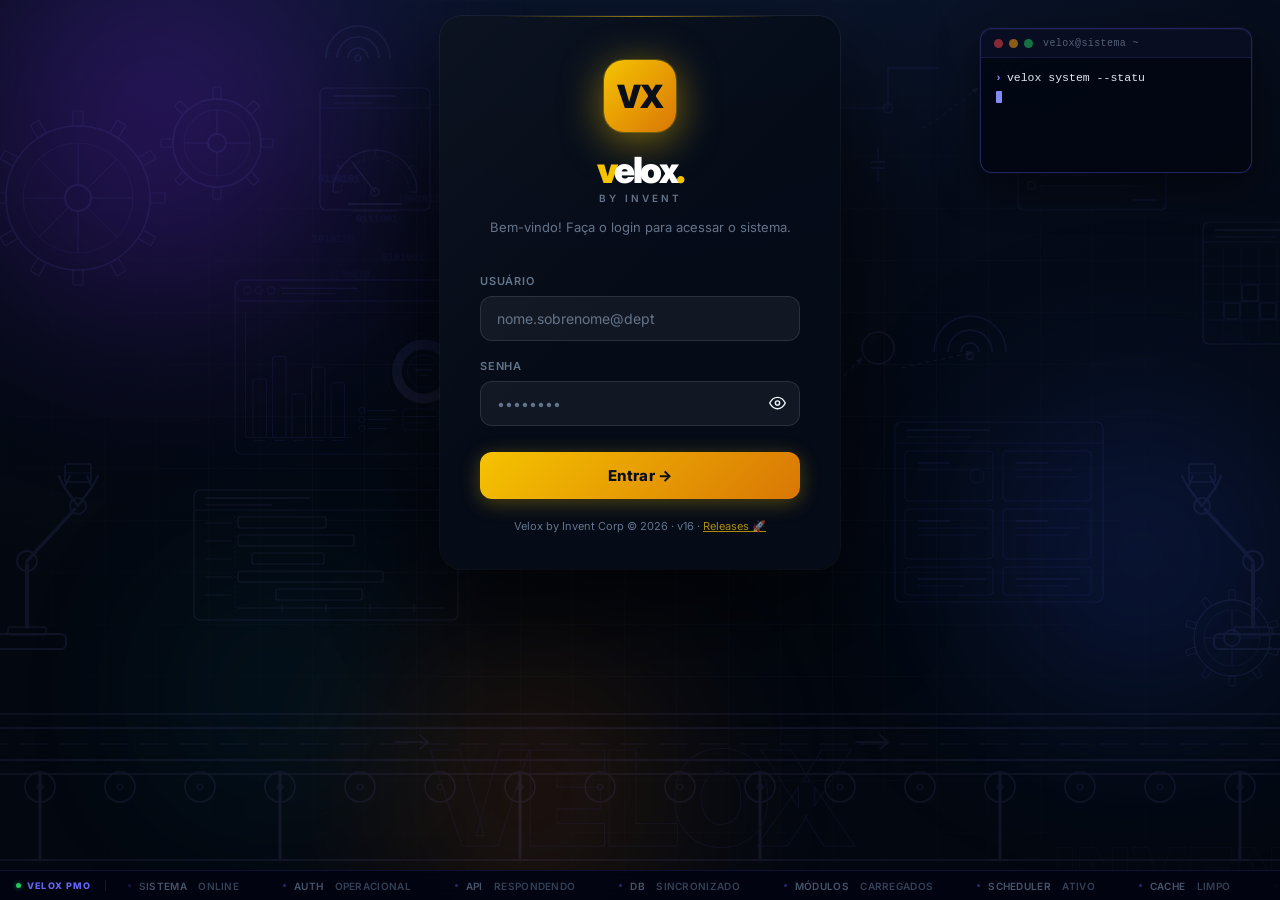
==== index.html @ f92113db "Fix TV Go Lives badge: move isMob logic from JS to CSS Problem: status badge ("Em andamento", "Bloqu" ====
<!DOCTYPE html>
<html lang="pt-BR" data-theme="dark">
<head>
<meta charset="UTF-8">
<meta name="viewport" content="width=device-width,initial-scale=1,viewport-fit=cover">
<meta name="mobile-web-app-capable" content="yes">
<meta name="apple-mobile-web-app-capable" content="yes">
<meta name="apple-mobile-web-app-status-bar-style" content="black-translucent">
<meta name="apple-mobile-web-app-title" content="Velox PMO">
<meta name="theme-color" content="#0a0e19">
<title>Dashboard — Velox by Invent</title>
<link rel="icon" href="data:image/svg+xml,<svg xmlns='http://www.w3.org/2000/svg' viewBox='0 0 32 32'><rect width='32' height='32' rx='8' fill='%23F5C300'/><text x='16' y='23' text-anchor='middle' font-size='18' font-weight='900' font-family='Inter,sans-serif' fill='%230a0e19'>VX</text></svg>">
<link rel="preconnect" href="https://fonts.googleapis.com">
<link href="https://fonts.googleapis.com/css2?family=Inter:wght@300;400;500;600;700;800;900&display=swap" rel="stylesheet">
<style>
*,*::before,*::after{box-sizing:border-box;margin:0;padding:0}
:root{--brand:#F5C300;--brand-dim:rgba(245,195,0,.15);--bg:#030610;--bg2:#100c2a;--surface:rgba(255,255,255,.065);--surface2:rgba(255,255,255,.1);--border:rgba(255,255,255,.12);--text:#f1f5f9;--muted:#64748b;--muted2:#94a3b8;--sidebar-w:240px;--sidebar-collapsed:60px;--radius:14px;--radius-sm:8px;--green:#22c55e;--blue:#3b82f6;--red:#ef4444}
[data-theme="light"]{--bg:#f1f5f9;--bg2:#e2e8f0;--surface:rgba(255,255,255,.9);--surface2:rgba(255,255,255,.7);--border:rgba(0,0,0,.08);--text:#0f172a;--muted:#64748b;--muted2:#475569}
html,body{height:100%;font-family:'Inter',sans-serif;background:radial-gradient(ellipse 120% 60% at 50% -5%,#1a1060 0%,#0a0520 35%,#030610 70%);color:var(--text);overflow:hidden}
[data-theme="light"] body{background:#f0f4f8!important}
button{cursor:pointer;border:none;background:none;font-family:inherit}
a{color:inherit;text-decoration:none}
::-webkit-scrollbar{width:6px;height:6px}::-webkit-scrollbar-track{background:transparent}::-webkit-scrollbar-thumb{background:var(--border);border-radius:3px}
.app{display:flex;height:100vh;overflow:hidden}
/* Sidebar */
#sidebar{width:var(--sidebar-w);min-width:var(--sidebar-w);background:var(--bg2);border-right:1px solid var(--border);display:flex;flex-direction:column;transition:all .3s cubic-bezier(.4,0,.2,1);z-index:10;overflow:hidden}
#sidebar.collapsed{width:var(--sidebar-collapsed);min-width:var(--sidebar-collapsed)}
.sb-header{padding:18px 14px 12px;display:flex;align-items:center;gap:10px;border-bottom:1px solid var(--border)}
.sb-logo{width:32px;height:32px;background:linear-gradient(135deg,#F5C300,#d97706);border-radius:8px;display:flex;align-items:center;justify-content:center;font-size:13px;font-weight:900;color:#0a0e19;flex-shrink:0;letter-spacing:-0.5px}
.sb-brand{overflow:hidden;transition:opacity .2s}
.sb-brand-name{font-size:13px;font-weight:900;letter-spacing:-0.5px;line-height:1;white-space:nowrap}
.sb-brand-name .vy{color:#F5C300}.sb-brand-name .dot{color:#F5C300}
.sb-brand-by{font-size:8px;font-weight:600;letter-spacing:1.5px;color:var(--muted);text-transform:uppercase;margin-top:1px;white-space:nowrap}
#sidebar.collapsed .sb-brand{opacity:0;width:0}
#sidebar-toggle{margin-left:auto;color:var(--muted);font-size:18px;padding:4px;border-radius:6px;flex-shrink:0;transition:color .2s}
#sidebar-toggle:hover{color:var(--text)}
.sb-nav{flex:1;padding:12px 8px;overflow-y:auto;display:flex;flex-direction:column;gap:2px}
.nav-item{display:flex;align-items:center;gap:12px;padding:10px;border-radius:var(--radius-sm);color:var(--muted2);font-size:13px;font-weight:500;transition:all .2s;white-space:nowrap;overflow:hidden}
.nav-item:hover{background:var(--surface2);color:var(--text)}.nav-item.active{background:var(--brand-dim);color:var(--brand)}
.nav-icon{font-size:17px;flex-shrink:0;width:20px;text-align:center}.nav-label{transition:opacity .2s}
#sidebar.collapsed .nav-label{opacity:0;width:0;overflow:hidden}
.sb-footer{padding:12px 8px;border-top:1px solid var(--border)}
#sidebar-user{display:flex;align-items:center;gap:10px;padding:8px 10px;border-radius:var(--radius-sm)}
.su-avatar{width:32px;height:32px;border-radius:8px;display:flex;align-items:center;justify-content:center;font-size:11px;font-weight:700;color:#fff;flex-shrink:0}
.su-info{overflow:hidden;flex:1}.su-nome{font-size:12px;font-weight:600;white-space:nowrap;overflow:hidden;text-overflow:ellipsis}.su-papel{font-size:10px;color:var(--muted);text-transform:capitalize}
.su-logout{padding:4px 6px;color:var(--muted);font-size:14px;border-radius:4px;transition:color .2s}.su-logout:hover{color:var(--red)}
#sidebar.collapsed .su-info{opacity:0;width:0;overflow:hidden}
/* Main */
#main{flex:1;overflow-y:auto;display:flex;flex-direction:column;min-width:0}
.topbar{padding:14px 28px;display:flex;align-items:center;gap:12px;border-bottom:1px solid var(--border);background:var(--bg2);position:sticky;top:0;z-index:5}
.topbar-left{flex:1}
.topbar-title{font-size:17px;font-weight:700}
.topbar-sub{font-size:11px;color:var(--muted);margin-top:1px}
.topbar-actions{display:flex;align-items:center;gap:8px}
.btn-icon{width:36px;height:36px;border-radius:var(--radius-sm);display:flex;align-items:center;justify-content:center;background:var(--surface);border:1px solid var(--border);color:var(--muted2);font-size:15px;transition:all .2s}
.btn-icon:hover{background:var(--surface2);color:var(--text)}
.btn-print{display:flex;align-items:center;gap:7px;padding:8px 16px;background:rgba(139,92,246,.12);border:1px solid rgba(139,92,246,.3);border-radius:var(--radius-sm);font-size:12px;font-weight:700;color:#a78bfa;transition:all .2s}
.btn-print:hover{background:rgba(139,92,246,.22);border-color:#a78bfa}
.btn-tv{display:flex;align-items:center;gap:7px;padding:8px 16px;background:rgba(59,130,246,.22);border:1px solid rgba(59,130,246,.6);border-radius:var(--radius-sm);font-size:12px;font-weight:700;color:#60a5fa;transition:all .2s;box-shadow:0 0 10px rgba(59,130,246,.25),inset 0 1px 0 rgba(255,255,255,.06);animation:tvBtnPulse 3s ease-in-out infinite}
.btn-tv:hover{background:rgba(59,130,246,.35);border-color:#3b82f6;box-shadow:0 0 18px rgba(59,130,246,.45),inset 0 1px 0 rgba(255,255,255,.08);animation:none}
@keyframes tvBtnPulse{0%,100%{box-shadow:0 0 8px rgba(59,130,246,.2),inset 0 1px 0 rgba(255,255,255,.06)}50%{box-shadow:0 0 16px rgba(59,130,246,.5),inset 0 1px 0 rgba(255,255,255,.06)}}
.btn-cmd{display:flex;align-items:center;gap:8px;padding:8px 14px;background:var(--surface);border:1px solid var(--border);border-radius:var(--radius-sm);font-size:12px;color:var(--muted);transition:all .2s}
.btn-cmd:hover{background:var(--surface2);color:var(--text);border-color:var(--brand)}
.btn-cmd kbd{background:var(--border);padding:1px 5px;border-radius:3px;font-size:10px}
/* Bento */
.bento{display:grid;grid-template-columns:repeat(12,1fr);gap:16px;padding:24px 28px;align-content:start}
.card{
  background:linear-gradient(145deg,rgba(255,255,255,.058) 0%,rgba(255,255,255,.02) 100%);
  border:1px solid rgba(255,255,255,.11);
  border-top:1px solid rgba(255,255,255,.17);
  border-radius:var(--radius);padding:20px;position:relative;overflow:hidden;
  backdrop-filter:blur(10px);-webkit-backdrop-filter:blur(10px);
  box-shadow:0 8px 32px rgba(0,0,0,.16);
}
.card::before{content:'';position:absolute;inset:0;border-radius:var(--radius);background:linear-gradient(135deg,rgba(255,255,255,.025),transparent 50%);pointer-events:none}
.card-title{font-size:11px;font-weight:700;text-transform:uppercase;letter-spacing:.7px;color:var(--muted);margin-bottom:16px;display:flex;align-items:center;justify-content:space-between}
.chip{background:var(--surface2);border:1px solid var(--border);color:var(--muted);font-size:10px;font-weight:600;padding:2px 8px;border-radius:20px;text-transform:none;letter-spacing:0}
.kpi-card{grid-column:span 3;display:flex;flex-direction:column;gap:6px}
.kpi-val{font-size:38px;font-weight:800;letter-spacing:-2px;line-height:1}
.kpi-lbl{font-size:10px;font-weight:700;text-transform:uppercase;letter-spacing:.8px;color:var(--muted)}
.kpi-sub{font-size:11px;color:var(--muted2)}
.health-card{grid-column:span 3;display:flex;align-items:center;gap:16px}
.health-info{flex:1}
.health-score{font-size:34px;font-weight:800;letter-spacing:-1px;margin:4px 0}
.health-lbl{font-size:10px;font-weight:700;text-transform:uppercase;letter-spacing:.8px;color:var(--muted)}
.health-status{font-size:12px;color:var(--muted2)}
.chart-fases{grid-column:span 7}
.chart-ativs{grid-column:span 5}
.chart-wrap{position:relative;height:220px}
.donut-center{position:absolute;top:50%;left:50%;transform:translate(-50%,-50%);text-align:center;pointer-events:none}
.donut-val{font-size:26px;font-weight:800;display:block}
.donut-lbl{font-size:10px;color:var(--muted)}
.feed-card{grid-column:span 5}
.timeline-card{grid-column:span 7}
.pulse-dot{width:7px;height:7px;background:var(--green);border-radius:50%;animation:blink 2s infinite;display:inline-block;margin-left:4px}
@keyframes blink{0%,100%{opacity:1}50%{opacity:.25}}
.feed-list{display:flex;flex-direction:column;gap:7px;max-height:280px;overflow-y:auto;padding-right:2px}
.feed-item{display:flex;align-items:flex-start;gap:9px;padding:8px 10px;background:var(--surface2);border-radius:var(--radius-sm)}
.feed-icon{font-size:13px;flex-shrink:0;margin-top:1px}
.feed-proj{font-size:10px;font-weight:700;color:var(--brand)}
.feed-text{font-size:11px;color:var(--muted2);overflow:hidden;text-overflow:ellipsis;white-space:nowrap;margin-top:1px}
.feed-time{font-size:10px;color:var(--muted);flex-shrink:0}
.gantt-row{display:flex;align-items:center;gap:10px;margin-bottom:9px}
.gantt-lbl{width:140px;font-size:12px;font-weight:500;white-space:nowrap;overflow:hidden;text-overflow:ellipsis;flex-shrink:0;color:var(--text)}
.gantt-track{flex:1;height:26px;background:rgba(255,255,255,.06);border-radius:6px;position:relative;overflow:hidden}
.gantt-bar{height:100%;border-radius:6px;position:absolute;display:flex;align-items:center;padding:0 10px;box-shadow:0 2px 6px rgba(0,0,0,.3)}
.gantt-bar-lbl{font-size:11px;font-weight:700;color:#fff;white-space:nowrap;text-shadow:0 1px 3px rgba(0,0,0,.4)}
.intel-card{grid-column:span 12}
.intel-grid{display:grid;grid-template-columns:repeat(4,1fr);gap:12px}
.farol-mini-grid{display:grid;grid-template-columns:repeat(auto-fill,minmax(200px,1fr));gap:10px;margin-top:8px}
.farol-mini{background:var(--surface2);border-radius:12px;padding:14px 16px;cursor:default;transition:all .25s;border:1px solid var(--border);position:relative;overflow:hidden}
.farol-mini::after{content:'';position:absolute;inset:0;background:linear-gradient(135deg,rgba(255,255,255,.02),transparent);pointer-events:none}
.farol-mini:hover{border-color:rgba(255,255,255,.18);transform:translateY(-2px);box-shadow:0 6px 20px rgba(0,0,0,.25)}
/* Urgency Banner */
#urgency-banner{padding:9px 28px;display:flex;align-items:center;gap:10px;flex-wrap:wrap;border-bottom:1px solid rgba(245,158,11,.2);background:linear-gradient(90deg,rgba(245,158,11,.07),transparent)}
#urgency-banner.has-overdue{border-color:rgba(239,68,68,.25);background:linear-gradient(90deg,rgba(239,68,68,.07),transparent)}
.urg-label{font-size:10px;font-weight:800;text-transform:uppercase;letter-spacing:.9px;color:var(--muted);flex-shrink:0}
.urg-item{display:inline-flex;align-items:center;gap:5px;padding:3px 10px;border-radius:20px;font-size:11px;font-weight:700;white-space:nowrap;background:rgba(245,158,11,.1);border:1px solid rgba(245,158,11,.25);color:#f59e0b;cursor:default;transition:all .2s}
.urg-item.overdue{background:rgba(239,68,68,.1);border-color:rgba(239,68,68,.3);color:#ef4444}
.urg-item.overdue{animation:urgPulse 2s infinite}
@keyframes urgPulse{0%,100%{box-shadow:none}50%{box-shadow:0 0 0 3px rgba(239,68,68,.15)}}
/* Live clock */
.topbar-clock{font-size:13px;font-weight:700;font-variant-numeric:tabular-nums;color:var(--muted2);letter-spacing:.3px;padding:7px 13px;background:var(--surface);border:1px solid var(--border);border-radius:var(--radius-sm);white-space:nowrap}
/* Card stagger animation */
@keyframes bentoIn{from{opacity:0;transform:translateY(16px)}to{opacity:1;transform:translateY(0)}}
.bento>.card{opacity:0;animation:bentoIn .45s cubic-bezier(.34,1.2,.64,1) forwards}
.bento>.card:nth-child(1){animation-delay:.02s}.bento>.card:nth-child(2){animation-delay:.07s}
.bento>.card:nth-child(3){animation-delay:.12s}.bento>.card:nth-child(4){animation-delay:.17s}
.bento>.card:nth-child(5){animation-delay:.22s}.bento>.card:nth-child(6){animation-delay:.27s}
.bento>.card:nth-child(7){animation-delay:.32s}.bento>.card:nth-child(8){animation-delay:.37s}
.bento>.card:nth-child(9){animation-delay:.42s}
/* Intel item hover */
.intel-item{transition:border-color .2s,background .2s}
.intel-item:hover{background:rgba(255,255,255,.06)}
/* KPI card hover */
.kpi-card{transition:border-color .25s,box-shadow .25s}
.kpi-card:hover{border-color:rgba(255,255,255,.14);box-shadow:0 4px 16px rgba(0,0,0,.2)}.hidden{display:none!important}
.intel-item{background:var(--surface2);border-radius:var(--radius-sm);padding:14px 16px;border-left:3px solid transparent}
.intel-lbl{font-size:10px;font-weight:600;text-transform:uppercase;letter-spacing:.7px;color:var(--muted);margin-bottom:5px}
.intel-val{font-size:19px;font-weight:700;margin-bottom:3px}
.intel-desc{font-size:11px;color:var(--muted2);line-height:1.4}
.viewer-mode .edit-only{display:none!important}
/* Command palette */
#cmd-overlay{position:fixed;inset:0;background:rgba(0,0,0,.7);backdrop-filter:blur(6px);z-index:9000;display:none;align-items:flex-start;justify-content:center;padding-top:15vh}
#cmd-overlay.open{display:flex}
#cmd-palette{background:var(--bg2);border:1px solid var(--border);border-radius:14px;width:520px;max-width:90vw;overflow:hidden;box-shadow:0 24px 80px rgba(0,0,0,.5)}
#cmd-header{display:flex;align-items:center;gap:12px;padding:14px 18px;border-bottom:1px solid var(--border)}
#cmd-icon{font-size:18px;color:var(--muted)}
#cmd-input{flex:1;background:none;border:none;outline:none;font-size:15px;color:var(--text);font-family:'Inter',sans-serif}
#cmd-list{max-height:360px;overflow-y:auto;padding:8px}
.cmd-item{display:flex;align-items:center;gap:12px;padding:10px 14px;border-radius:var(--radius-sm);cursor:pointer;font-size:13px;color:var(--muted2);transition:all .15s}
.cmd-item:hover,.cmd-item.active{background:var(--brand-dim);color:var(--brand)}
.cmd-empty{padding:20px;text-align:center;color:var(--muted);font-size:13px}
/* TV Mode */
#tv-overlay{position:fixed;inset:0;background:radial-gradient(ellipse 140% 90% at 50% -10%,#14093e 0%,#080420 45%,#020810 100%);z-index:8000;display:none;flex-direction:column;font-family:'Inter',sans-serif;overflow:hidden;padding-top:env(safe-area-inset-top);padding-bottom:env(safe-area-inset-bottom);padding-left:env(safe-area-inset-left);padding-right:env(safe-area-inset-right)}
#tv-overlay.open{display:flex}
.tv-bg-glow{position:absolute;inset:0;pointer-events:none;overflow:hidden;z-index:0}
.tv-glow-orb{position:absolute;border-radius:50%;filter:blur(130px);animation:tvOrbDrift 14s infinite alternate ease-in-out}
@keyframes tvOrbDrift{from{transform:translate(0,0) scale(1)}to{transform:translate(40px,30px) scale(1.15)}}
.tv-header{display:flex;align-items:center;justify-content:space-between;padding:16px 52px;border-bottom:1px solid rgba(139,92,246,.15);flex-shrink:0;position:relative;z-index:2;background:rgba(10,6,28,.88);backdrop-filter:blur(20px)}
.tv-logo-row{display:flex;align-items:center;gap:14px}
.tv-logo-icon{width:48px;height:48px;background:linear-gradient(135deg,#F5C300,#d97706);border-radius:13px;display:flex;align-items:center;justify-content:center;font-size:19px;font-weight:900;color:#0a0e19;box-shadow:0 4px 24px rgba(245,195,0,.45),0 0 0 1px rgba(245,195,0,.2)}
.tv-logo-name{font-size:26px;font-weight:900;letter-spacing:-1.5px;color:#fff}
.tv-logo-name .vy{color:#F5C300}.tv-logo-name .dot{color:#F5C300}
.tv-logo-by{font-size:9px;font-weight:600;letter-spacing:2.5px;color:#6d6e85;text-transform:uppercase;margin-top:2px}
.tv-slide-badge{display:flex;align-items:center;gap:8px;background:rgba(139,92,246,.1);border:1px solid rgba(139,92,246,.25);border-radius:24px;padding:7px 20px}
.tv-slide-badge-dot{width:7px;height:7px;border-radius:50%;background:#a78bfa;animation:blink 2s infinite;box-shadow:0 0 6px rgba(167,139,250,.6)}
.tv-slide-badge-txt{font-size:13px;font-weight:700;letter-spacing:1.8px;text-transform:uppercase;color:#a78bfa}
.tv-clock-wrap{text-align:right}
.tv-clock{font-size:34px;font-weight:800;color:#fff;letter-spacing:-1.5px;font-variant-numeric:tabular-nums;line-height:1}
.tv-date-lbl{font-size:11px;color:#6d6e85;margin-top:3px;letter-spacing:.3px}
.tv-body{flex:1;display:flex;align-items:stretch;justify-content:center;padding:16px 40px;overflow:hidden;position:relative;z-index:2;min-height:0}
.tv-slide{display:none;width:100%;max-width:1480px;animation:tvIn .5s cubic-bezier(.22,1,.36,1)}
.tv-slide.active{display:flex;flex-direction:column;flex:1;min-height:0;overflow:hidden}
.tv-golive-grid{display:grid;gap:14px;width:100%;flex:1;min-height:0;grid-auto-rows:minmax(0,1fr)}
.tv-glcval{font-size:52px;font-weight:900;letter-spacing:-3px;line-height:1}
.tv-glcval.urgent{font-size:56px}
/* Go Lives card — CSS-driven responsive (não depende de isMob em JS) */
.tv-glcard{padding:28px}
.tv-glcard-top{display:flex;align-items:flex-start;justify-content:space-between;margin-bottom:10px;gap:6px}
.tv-glcard-name{font-size:20px;font-weight:900;color:#f1f5f9;line-height:1.2;flex:1;min-width:0;overflow:hidden;white-space:nowrap;text-overflow:ellipsis}
.tv-glcard-badge{font-size:11px;padding:4px 10px;border-radius:9px;font-weight:700;flex-shrink:0;display:inline-flex;align-items:center;gap:0}
.tv-glcard-pmo{font-size:13px;color:#64748b;font-weight:600;margin-bottom:6px}
/* badge: mostra label completo por padrão (desktop/TV), só ícone no mobile via CSS */
.tv-sb-lbl{display:inline}
.tv-sb-ico{display:none}
.tv-farol-grid{display:grid;gap:12px;width:100%;flex:1;min-height:0;grid-auto-rows:minmax(0,1fr)}
.tv-pmo-grid{display:grid;gap:14px;width:100%;flex:1;min-height:0;grid-auto-rows:minmax(0,1fr)}
.tv-conq-grid{display:grid;gap:12px;width:100%;flex:1;min-height:0;grid-auto-rows:minmax(0,1fr)}
.tv-golive-card{border-radius:16px;padding:22px 24px;border:1px solid rgba(255,255,255,.07);background:rgba(255,255,255,.025);position:relative;overflow:hidden;display:flex;flex-direction:column}
@keyframes tvIn{from{opacity:0;transform:translateY(24px) scale(.99)}to{opacity:1;transform:none}}
@keyframes tvRotAnim{0%,100%{transform:rotate(0deg)}30%{transform:rotate(90deg)}70%{transform:rotate(90deg)}}
.tv-footer{padding:12px 52px;border-top:1px solid rgba(139,92,246,.12);display:flex;align-items:center;justify-content:space-between;flex-shrink:0;position:relative;z-index:2;background:rgba(10,6,28,.88);backdrop-filter:blur(20px)}
.tv-prog-bar{flex:1;height:3px;background:rgba(255,255,255,.07);border-radius:2px;margin:0 28px;overflow:hidden}
.tv-prog-fill{height:100%;background:linear-gradient(90deg,#8b5cf6,#F5C300);border-radius:2px;transition:width .1s linear;box-shadow:0 0 10px rgba(139,92,246,.6)}
.tv-controls{display:flex;gap:8px}
.tv-btn{width:36px;height:36px;border-radius:9px;display:flex;align-items:center;justify-content:center;background:rgba(139,92,246,.1);color:#8b8db8;font-size:15px;cursor:pointer;transition:all .2s;border:1px solid rgba(139,92,246,.2);font-family:'Inter',sans-serif}
.tv-btn:hover{background:rgba(139,92,246,.25);color:#fff;border-color:rgba(139,92,246,.5)}
.tv-slide-dots{display:flex;gap:6px;align-items:center}
.tv-dot{width:6px;height:6px;border-radius:50%;background:rgba(139,92,246,.3);transition:all .3s;cursor:pointer}
.tv-dot.active{background:#a78bfa;width:22px;border-radius:3px;box-shadow:0 0 8px rgba(167,139,250,.5)}
.tv-kbd{font-size:10px;color:#3d3d5c;border:1px solid #1e1b3a;border-radius:4px;padding:1px 5px;background:#0d0a1e}
/* Slide layouts */
.tv-s-title{font-size:30px;font-weight:900;letter-spacing:-1px;color:#f1f5f9;margin-bottom:22px;padding-bottom:14px;border-bottom:1px solid rgba(139,92,246,.2);display:flex;align-items:baseline;justify-content:space-between}
.tv-s-title-sub{font-size:14px;font-weight:400;color:#6d6e85;letter-spacing:.2px}
.tv-kpi-grid{display:grid;grid-template-columns:repeat(4,1fr);gap:18px;margin-bottom:20px}
.tv-kpi{border-radius:20px;padding:36px 28px;text-align:center;position:relative;overflow:hidden;border:1px solid rgba(139,92,246,.18);border-top:1px solid rgba(139,92,246,.35);background:rgba(255,255,255,.03)}
.tv-kpi::before{content:'';position:absolute;inset:0;border-radius:20px;background:linear-gradient(135deg,rgba(255,255,255,.04),transparent 55%);pointer-events:none}
.tv-kpi-accent{position:absolute;top:0;left:20%;right:20%;height:3px;border-radius:0 0 3px 3px}
.tv-kpi-val{font-size:92px;font-weight:900;letter-spacing:-6px;line-height:1.25;margin-bottom:10px}
.tv-kpi-lbl{font-size:13px;font-weight:700;text-transform:uppercase;letter-spacing:1.5px;color:#6d6e85}
.tv-kpi-sub{font-size:12px;color:#3d3d5c;margin-top:6px}
.tv-health-center{display:flex;flex-direction:column;align-items:center;margin:8px 0 24px}
.tv-health-ring-wrap{position:relative;width:160px;height:160px;margin-bottom:8px}
.tv-health-val{position:absolute;inset:0;display:flex;flex-direction:column;align-items:center;justify-content:center}
.tv-health-num{font-size:44px;font-weight:900;letter-spacing:-2px;line-height:1}
.tv-health-txt{font-size:11px;font-weight:700;letter-spacing:1px;text-transform:uppercase;color:#475569;margin-top:2px}
.tv-proj-cards{display:grid;gap:12px;width:100%}
.tv-proj-card{display:grid;grid-template-columns:auto 1fr auto 160px auto;gap:20px;align-items:center;padding:16px 24px;border-radius:14px;border:1px solid rgba(255,255,255,.07);background:rgba(255,255,255,.025);transition:border-color .2s}
.tv-proj-sema{width:44px;height:44px;border-radius:12px;display:flex;align-items:center;justify-content:center;font-size:22px;flex-shrink:0}
.tv-proj-name{font-size:17px;font-weight:700;color:#f1f5f9;line-height:1}
.tv-proj-sub{font-size:11px;color:#475569;margin-top:3px}
.tv-proj-status{display:inline-flex;align-items:center;gap:6px;padding:6px 14px;border-radius:20px;font-size:12px;font-weight:700;white-space:nowrap}
.tv-prog-wrap{display:flex;flex-direction:column;gap:5px}
.tv-prog-track{height:10px;background:rgba(255,255,255,.08);border-radius:5px;overflow:hidden}
.tv-prog-fill-bar{height:100%;border-radius:5px;transition:width .8s ease}
.tv-prog-pct{font-size:13px;font-weight:700;color:#94a3b8}
.tv-proj-risco{font-size:14px;font-weight:700}
.tv-fase-row{display:flex;align-items:center;gap:16px;margin-bottom:10px}
.tv-fase-num{width:28px;height:28px;border-radius:8px;display:flex;align-items:center;justify-content:center;font-size:11px;font-weight:800;flex-shrink:0}
.tv-fase-lbl{width:200px;font-size:13px;color:#94a3b8;flex-shrink:0;font-weight:500}
.tv-fase-track{flex:1;height:28px;background:rgba(255,255,255,.06);border-radius:8px;overflow:hidden;position:relative}
.tv-fase-fill{height:100%;border-radius:8px;display:flex;align-items:center;padding:0 12px;transition:width .9s cubic-bezier(.4,0,.2,1);min-width:2px}
.tv-fase-pct-lbl{font-size:11px;font-weight:800;color:rgba(255,255,255,.9);white-space:nowrap}
.tv-fase-pct-out{width:44px;text-align:right;font-size:14px;font-weight:800;flex-shrink:0}
.tv-golive-grid{display:grid;grid-template-columns:repeat(4,1fr);gap:14px;width:100%}
.tv-golive-card{border-radius:16px;padding:22px 24px;border:1px solid rgba(255,255,255,.07);background:rgba(255,255,255,.025);position:relative;overflow:hidden}
.tv-golive-name{font-size:16px;font-weight:800;color:#f1f5f9;margin-bottom:4px;line-height:1.2}
.tv-golive-pmo{font-size:11px;color:#475569;margin-bottom:16px}
.tv-golive-date{font-size:24px;font-weight:800;color:#fff;letter-spacing:-0.5px;line-height:1}
.tv-golive-countdown{font-size:14px;font-weight:700;margin-top:4px}
.tv-golive-prog{margin-top:14px;height:4px;background:rgba(255,255,255,.08);border-radius:2px;overflow:hidden}
.tv-golive-prog-fill{height:100%;border-radius:2px}
.kpi-spark{margin-top:auto;height:32px;overflow:hidden}
.kpi-trend{font-size:10px;font-weight:700;padding:2px 7px;border-radius:10px;display:inline-flex;align-items:center;gap:3px}
.kpi-trend.up{background:rgba(34,197,94,.15);color:#22c55e}
.kpi-trend.dn{background:rgba(239,68,68,.15);color:#ef4444}
.kpi-trend.flat{background:rgba(100,116,139,.15);color:#64748b}
.comm-feed{display:flex;flex-direction:column;gap:8px;max-height:300px;overflow-y:auto}
.comm-item{display:flex;gap:10px;padding:8px 10px;background:var(--surface2);border-radius:8px;align-items:flex-start;transition:background .15s;cursor:default}
.comm-item:hover{background:rgba(255,255,255,.08)}
.comm-dot{width:8px;height:8px;border-radius:50%;flex-shrink:0;margin-top:4px}
.comm-tipo-enviado  {background:#3b82f6}
.comm-tipo-recebido {background:#22c55e}
.comm-tipo-interno  {background:#a855f7}
.comm-tipo-urgente  {background:#ef4444;box-shadow:0 0 6px rgba(239,68,68,.5)}
.comm-tipo-resolvido{background:#22c55e}
.comm-proj{font-size:10px;font-weight:700;color:var(--brand);white-space:nowrap}
.comm-titulo{font-size:11px;font-weight:500;color:var(--text);line-height:1.3;overflow:hidden;text-overflow:ellipsis;white-space:nowrap}
.comm-data{font-size:10px;color:var(--muted);white-space:nowrap;flex-shrink:0;margin-left:auto}
.health-ring-wrap{position:relative;width:90px;height:90px;flex-shrink:0}
.health-ring-wrap svg{transform:rotate(-90deg)}
.health-ring-val{position:absolute;inset:0;display:flex;flex-direction:column;align-items:center;justify-content:center;text-align:center}
.health-ring-num{font-size:22px;font-weight:800;letter-spacing:-1px;line-height:1}
.health-ring-txt{font-size:8px;font-weight:700;letter-spacing:.5px;text-transform:uppercase;color:var(--muted)}
/* ── Chart sections (dentro do grid 5fr 4fr 3fr — sem span explícito) ─ */
.donut-section{}
.pmo-section  {}
.atencao-section{}
.donut-legend{display:flex;flex-direction:column;gap:5px;flex:1;min-width:80px}
.donut-leg-row{display:flex;align-items:center;gap:7px;font-size:11px;cursor:default}
.donut-leg-dot{width:9px;height:9px;border-radius:2px;flex-shrink:0}
.donut-leg-lbl{color:var(--muted2);flex:1;overflow:hidden;text-overflow:ellipsis;white-space:nowrap}
.donut-leg-val{font-weight:800;color:var(--text);flex-shrink:0}
/* PMO bar chart */
@keyframes pmoBarRise{from{transform:scaleY(0)}to{transform:scaleY(1)}}
/* Bubble chart */
.bubble-svg{display:block;cursor:default;user-select:none}
/* ── Dashboard Clean Layout ─────────────────────────── */
/* KPI Row */
.kpi-row{display:grid;grid-template-columns:repeat(4,1fr);gap:16px;grid-column:span 12}
.kpi-big{border-radius:16px;padding:28px 28px 24px;position:relative;overflow:hidden;cursor:default}
.kpi-big::before{content:'';position:absolute;inset:0;border-radius:16px;background:linear-gradient(135deg,rgba(255,255,255,.04),transparent 60%);pointer-events:none}
.kpi-big-accent{position:absolute;top:0;left:0;right:0;height:3px;border-radius:16px 16px 0 0}
.kpi-big-num{font-size:56px;font-weight:900;letter-spacing:-4px;line-height:1.25;margin-bottom:6px}
.kpi-big-lbl{font-size:11px;font-weight:700;text-transform:uppercase;letter-spacing:1.2px;color:var(--muted)}
.kpi-big-sub{font-size:12px;color:var(--muted2);margin-top:4px;font-weight:400}
/* Status table */
.status-section{grid-column:span 8}
.proj-table{width:100%;border-collapse:collapse}
.proj-table th{font-size:10px;font-weight:700;text-transform:uppercase;letter-spacing:.8px;color:var(--muted);padding:8px 12px;text-align:left;border-bottom:1px solid rgba(255,255,255,.07);white-space:nowrap}
.proj-table td{padding:11px 12px;font-size:12px;border-bottom:1px solid rgba(255,255,255,.04);vertical-align:middle}
.proj-table tr{cursor:default;transition:background .12s}
.proj-table tr:hover td{background:rgba(139,92,246,.08)}
.proj-table td:first-child{border-left:3px solid transparent}
.proj-table tr.row-crit td{background:rgba(239,68,68,.05)} .proj-table tr.row-crit td:first-child{border-left-color:#ef4444}
.proj-table tr.row-bloq td{background:rgba(249,115,22,.05)} .proj-table tr.row-bloq td:first-child{border-left-color:#f97316}
.proj-table tr.row-atras td{background:rgba(245,158,11,.04)} .proj-table tr.row-atras td:first-child{border-left-color:#f59e0b}
.pbar{height:5px;background:rgba(255,255,255,.08);border-radius:3px;overflow:hidden;min-width:60px}
.pbar-fill{height:100%;border-radius:3px;transition:width .7s ease}
/* Alerts sidebar */
.alerts-section{grid-column:span 4;display:flex;flex-direction:column;gap:10px}
.alert-item{display:flex;align-items:flex-start;gap:12px;padding:12px 14px;border-radius:12px;border:1px solid transparent;cursor:default;transition:all .15s}
.alert-item.sev-p0{background:rgba(239,68,68,.08);border-color:rgba(239,68,68,.2)}
.alert-item.sev-p1{background:rgba(249,115,22,.07);border-color:rgba(249,115,22,.18)}
.alert-item.sev-p2{background:rgba(245,195,0,.06);border-color:rgba(245,195,0,.15)}
.alert-item:hover{filter:brightness(1.15)}
.alert-sev{font-size:9px;font-weight:900;padding:2px 6px;border-radius:5px;letter-spacing:.5px;flex-shrink:0;margin-top:1px}
.alert-body{flex:1;min-width:0}
.alert-proj{font-size:12px;font-weight:700;white-space:nowrap;overflow:hidden;text-overflow:ellipsis}
.alert-msg{font-size:11px;color:var(--muted2);margin-top:2px;line-height:1.3;display:-webkit-box;-webkit-line-clamp:2;-webkit-box-orient:vertical;overflow:hidden}
/* Timeline section */
.timeline-section{grid-column:span 12}
.gantt-wrap{overflow-x:auto;padding-bottom:4px}
.gantt-row{display:grid;align-items:center;gap:12px;padding:6px 0;border-bottom:1px solid rgba(255,255,255,.04)}
.gantt-row:last-child{border-bottom:none}
.gantt-label{font-size:12px;font-weight:600;white-space:nowrap;overflow:hidden;text-overflow:ellipsis;cursor:default;color:var(--text)}
.gantt-label:hover{color:var(--brand)}
.gantt-track{position:relative;height:22px;background:rgba(255,255,255,.05);border-radius:6px;overflow:hidden;flex:1}
.gantt-bar{position:absolute;top:0;height:100%;border-radius:6px;transition:opacity .2s;display:flex;align-items:center;padding:0 8px;font-size:10px;font-weight:700;color:rgba(255,255,255,.9);white-space:nowrap;overflow:hidden}
.gantt-today{position:absolute;top:-2px;bottom:-2px;width:2px;background:#F5C300;border-radius:1px;z-index:2;box-shadow:0 0 6px rgba(245,195,0,.6)}
.gantt-header{display:grid;align-items:center;gap:12px;padding:0 0 6px;border-bottom:1px solid rgba(255,255,255,.07);margin-bottom:4px}
.gantt-month-labels{position:relative;height:16px}
.gantt-month-lbl{position:absolute;font-size:9px;font-weight:600;color:var(--muted);text-transform:uppercase;letter-spacing:.5px}
/* ── Print / PDF ──────────────────────────────────────── */
.print-header-bar{display:none}
@media print{
  *{-webkit-print-color-adjust:exact!important;print-color-adjust:exact!important}
  html,body{overflow:visible!important;height:auto!important;min-height:0!important;font-size:9.5px!important}
  #sidebar,.topbar,#tv-overlay,#cmd-overlay,#urgency-banner,.no-print{display:none!important}
  .app{display:block!important;height:auto!important;overflow:visible!important}
  #main{margin-left:0!important;padding:0!important;height:auto!important;overflow:visible!important}
  .print-header-bar{
    display:flex!important;justify-content:space-between;align-items:center;
    padding:5px 0 7px;border-bottom:1px solid var(--border);margin-bottom:8px;
    font-size:9px;color:var(--muted);
  }
  .print-header-bar strong{font-size:12px;color:var(--text);font-weight:800}
  /* Bento: mantém grid de 12 colunas mas comprimido */
  .bento{display:grid!important;grid-template-columns:repeat(12,1fr)!important;gap:8px!important;padding:6px 8px!important}
  /* Cards menores */
  .card{break-inside:avoid!important;padding:8px 10px!important}
  .card-title{font-size:10px!important;margin-bottom:6px!important}
  /* KPI comprimido */
  .kpi-big{padding:10px 8px!important}
  .kpi-big-num{font-size:30px!important;letter-spacing:-2px!important}
  .kpi-big-lbl{font-size:9px!important}
  .kpi-big-sub{font-size:9px!important}
  /* Mid-row */
  .mid-row{gap:8px!important}
  /* Tabela de projetos */
  .proj-table th,.proj-table td{padding:4px 6px!important;font-size:9px!important}
  /* Gantt menor */
  .gantt-row{min-height:24px!important}
  /* Intel cards */
  .intel-grid{gap:8px!important}
  @page{margin:5mm 7mm;size:A4 landscape}
}
</style>
<link rel="stylesheet" href="responsive.css">
</head>
<body>
<div class="app">
<nav id="sidebar">
  <div class="sb-header">
    <div class="sb-logo">VX</div>
    <div class="sb-brand">
      <div class="sb-brand-name"><span class="vy">v</span>elox<span class="dot">.</span></div>
      <div class="sb-brand-by">by invent</div>
    </div>
    <button id="sidebar-toggle">☰</button>
  </div>
  <div class="sb-nav">
    <a class="nav-item active" href="index.html">   <span class="nav-icon">📊</span><span class="nav-label">Dashboard</span></a>
    <a class="nav-item" href="gerencial.html">       <span class="nav-icon">⊞</span><span class="nav-label">Gerencial</span></a>
    <a class="nav-item" href="projetos.html">        <span class="nav-icon">📋</span><span class="nav-label">Projetos</span></a>
    <a class="nav-item" href="squads.html">          <span class="nav-icon">🏢</span><span class="nav-label">Áreas</span></a>
    <a class="nav-item" href="alertas.html">         <span class="nav-icon">🔔</span><span class="nav-label" id="nav-alertas-label">Alertas</span></a>
    <a class="nav-item edit-only" href="admin.html"> <span class="nav-icon">⚙</span><span class="nav-label">Admin</span></a>
    <a class="nav-item" href="releases.html">        <span class="nav-icon">🚀</span><span class="nav-label">Releases</span></a>
  </div>
  <div class="sb-footer"><div id="sidebar-user"></div></div>
</nav>
<div id="main">
  <div class="topbar">
    <div class="topbar-left">
      <div class="topbar-title">Dashboard</div>
      <div class="topbar-sub" id="topbar-date"></div>
    </div>
    <div class="topbar-actions">
      <div class="topbar-clock no-print" id="topbar-clock">--:--:--</div>
      <button class="btn-print no-print" onclick="openPM()">📄 <span class="btn-print-lbl">PDF / Imprimir</span></button>
      <button class="btn-tv no-print" onclick="openTV()">🖥️ <span class="btn-tv-lbl">Projetar na TV</span></button>
      <button class="btn-cmd no-print" onclick="document.getElementById('cmd-overlay').classList.add('open')">⌘ Buscar <kbd>Ctrl K</kbd></button>
      <button class="btn-icon no-print" id="theme-toggle-btn" onclick="toggleTheme();updateThemeIcon()" title="Alternar tema claro / escuro">🌙</button>
    </div>
  </div>
  <!-- Cabeçalho visível apenas no print -->
  <div class="print-header-bar">
    <div><strong>Velox PMO · Dashboard</strong><span style="margin-left:12px;font-size:11px;color:#555" id="print-idx-date"></span></div>
    <div style="font-size:9px;color:#888">velox. by invent</div>
  </div>
  <div id="urgency-banner" style="display:none"></div>
  <div id="briefing-bar" style="display:none;padding:12px 28px;background:linear-gradient(90deg,rgba(245,195,0,.06),transparent);border-bottom:1px solid rgba(245,195,0,.12);">
    <div style="display:flex;align-items:center;gap:16px;flex-wrap:wrap">
      <span style="font-size:10px;font-weight:800;text-transform:uppercase;letter-spacing:1px;color:var(--brand);flex-shrink:0">📋 Briefing de Hoje</span>
      <div id="briefing-chips" style="display:flex;gap:8px;flex-wrap:wrap;flex:1"></div>
      <span id="briefing-date" style="font-size:11px;color:var(--muted);flex-shrink:0"></span>
    </div>
  </div>
  <div class="bento" id="bento"></div>
</div>
</div>

<!-- TV Overlay -->
<div id="tv-overlay">
  <!-- Portrait-mode rotation hint (mobile only) -->
  <div id="tv-portrait-hint" style="display:none;position:absolute;inset:0;z-index:20;background:rgba(2,8,16,.92);backdrop-filter:blur(8px);-webkit-backdrop-filter:blur(8px);display:none;flex-direction:column;align-items:center;justify-content:center;gap:20px;text-align:center;padding:32px">
    <div style="font-size:64px;animation:tvRotAnim 2s ease-in-out infinite">🔄</div>
    <div style="font-size:22px;font-weight:800;color:#f1f5f9;letter-spacing:-.5px">Gire o dispositivo</div>
    <div style="font-size:14px;color:#64748b;max-width:260px;line-height:1.5">O modo TV foi projetado para visualização em <strong style="color:#a78bfa">paisagem (horizontal)</strong>. Rode o celular para continuar.</div>
    <button onclick="closeTV()" style="margin-top:8px;padding:10px 24px;border-radius:10px;background:rgba(239,68,68,.12);border:1px solid rgba(239,68,68,.3);color:#f87171;font-size:13px;font-weight:700;cursor:pointer">✕ Fechar TV</button>
  </div>
  <!-- Ambient glow background -->
  <div class="tv-bg-glow" id="tv-bg-glow">
    <div class="tv-glow-orb" id="tv-orb-1" style="width:600px;height:600px;top:-200px;left:-100px;animation-delay:0s"></div>
    <div class="tv-glow-orb" id="tv-orb-2" style="width:500px;height:500px;bottom:-150px;right:-100px;animation-delay:-5s"></div>
  </div>
  <div class="tv-header">
    <div class="tv-logo-row">
      <div class="tv-logo-icon">VX</div>
      <div>
        <div class="tv-logo-name"><span class="vy">v</span>elox<span class="dot">.</span></div>
        <div class="tv-logo-by">by invent</div>
      </div>
    </div>
    <div class="tv-slide-badge">
      <div class="tv-slide-badge-dot"></div>
      <span class="tv-slide-badge-txt" id="tv-slide-title">—</span>
    </div>
    <div class="tv-clock-wrap">
      <div class="tv-clock" id="tv-clock">--:--:--</div>
      <div class="tv-date-lbl" id="tv-date-lbl"></div>
    </div>
  </div>
  <div class="tv-body" id="tv-body"></div>
  <div class="tv-footer">
    <div class="tv-controls">
      <button class="tv-btn" onclick="tvPrev()" title="Anterior">‹</button>
      <button class="tv-btn" id="tv-pause-btn" onclick="tvTogglePause()" title="Pausar">⏸</button>
      <button class="tv-btn" onclick="tvNext()" title="Próximo">›</button>
    </div>
    <div class="tv-prog-bar"><div class="tv-prog-fill" id="tv-progress"></div></div>
    <div style="display:flex;align-items:center;gap:12px">
      <div class="tv-slide-dots" id="tv-dots"></div>
      <span class="tv-kbd">← →</span>
      <span class="tv-kbd">Esc</span>
      <button class="tv-btn" onclick="closeTV()" style="background:rgba(239,68,68,.12);color:#ef4444;border-color:rgba(239,68,68,.2)" title="Fechar">✕</button>
    </div>
  </div>
</div>

<script src="utils.js"></script>
<script>
initTheme();
checkAuth('index');
loadData();
initSidebar();
initPrintModal();
initCommandPalette([{label:'Projetar na TV',icon:'📺',action:()=>openTV()}]);

const dias=['domingo','segunda-feira','terça-feira','quarta-feira','quinta-feira','sexta-feira','sábado'];
const meses=['janeiro','fevereiro','março','abril','maio','junho','julho','agosto','setembro','outubro','novembro','dezembro'];
document.getElementById('topbar-date').textContent=`${dias[HOJE.getDay()]}, ${HOJE.getDate()} de ${meses[HOJE.getMonth()]} de ${HOJE.getFullYear()}`;

function render(){
  const isDark=document.documentElement.getAttribute('data-theme')==='dark';
  const gridColor=isDark?'rgba(255,255,255,.06)':'rgba(0,0,0,.06)';
  const lblColor=isDark?'#64748b':'#94a3b8';
  const ativos=PROJETOS.filter(p=>{const s=calcStatus(p);return s!=='Concluído'&&s!=='Não Iniciado'&&s!=='Standby';});
  const concluidos=PROJETOS.filter(p=>calcStatus(p)==='Concluído');
  const criticos=PROJETOS.filter(p=>isCritico(p));
  const health=calcPortfolioHealth();
  const hColor=health>=70?'#22c55e':health>=45?'#f5c300':'#ef4444';
  const hLabel=health>=70?'Portfólio saudável':health>=45?'Atenção necessária':'Portfólio crítico';
  const ativs=ATIVIDADES.filter(a=>ativos.find(p=>p.nome===a.projeto));
  const ativCount={'Concluído':0,'Em andamento':0,'Aguardando':0,'Não Iniciado':0};
  ativs.forEach(a=>{if(ativCount[a.status]!==undefined)ativCount[a.status]++;});
  const ativRaw=Object.values(ativCount).reduce((s,v)=>s+v,0);
  const ativTotal=ativRaw||1; // evita div/0 em veloc
  const faseProgs=FASES.map(f=>{const fa=ativs.filter(a=>a.fase===f);return fa.length?Math.round(fa.filter(a=>a.status==='Concluído').length/fa.length*100):0;});
  const ganttAtivos=[...ativos].sort((a,b)=>new Date(getFimEfetivo(a)||a.fim)-new Date(getFimEfetivo(b)||b.fim));
  const allD=ganttAtivos.map(p=>new Date(p.inicio).getTime()).filter(d=>!isNaN(d));
  const allE=ganttAtivos.map(p=>new Date(getFimEfetivo(p)||p.fim).getTime()).filter(d=>!isNaN(d));
  const minD=allD.length?Math.min(...allD):HOJE.getTime();
  const maxD=allE.length?Math.max(...allE):HOJE.getTime()+30*86400000;
  const span=maxD-minD||1;
  const veloc=Math.round(ativCount['Concluído']/ativTotal*100);
  const diasList=ativos.map(p=>{const fe=getFimEfetivo(p);return fe?Math.round((new Date(fe)-HOJE)/86400000):null;}).filter(d=>d!==null);
  const avgDias=diasList.length?Math.round(diasList.reduce((a,b)=>a+b,0)/diasList.length):0;
  const maisRisc=criticos[0];

  // ── Urgency Banner ────────────────────────────────────────
  const urgentes = getUrgentProjects(7);
  const ubEl = document.getElementById('urgency-banner');
  if(ubEl){
    if(urgentes.length){
      const hasOverdue = urgentes.some(p=>calcStatus(p)==='Atrasado'||Math.round((new Date(getFimEfetivo(p)||p.fim)-HOJE)/86400000)<0);
      ubEl.style.display='flex';
      if(hasOverdue) ubEl.classList.add('has-overdue'); else ubEl.classList.remove('has-overdue');
      const itemsHtml = urgentes.map(p=>{
        const fe=getFimEfetivo(p)||p.fim;
        const d=Math.round((new Date(fe)-HOJE)/86400000);
        const isOver=d<0;
        const rel=formatRelativeDate(fe);
        return `<span class="urg-item${isOver?' overdue':''}" title="${p.nome}">
          ${isOver?'🚨':'⚡'} ${p.nome} · <strong>${rel}</strong>
        </span>`;
      }).join('');
      ubEl.innerHTML=`<span class="urg-label">⏰ Prazos</span>${itemsHtml}`;
    } else {
      ubEl.style.display='none';
    }
  }

  const atrasadosCount = PROJETOS.filter(p=>calcStatus(p)==='Atrasado').length;
  const bloqCount2 = PROJETOS.filter(p=>p.bloqueador&&p.bloqueador.trim()&&calcStatus(p)!=='Concluído').length;

  // ── Build clean bento HTML ─────────────────────────────────
  const sorted = [...PROJETOS].sort((a,b)=>{
    const stOrder = {Bloqueado:0,Atrasado:1,'Em andamento':2,Standby:3,'Não Iniciado':4,Concluído:5};
    const sa=calcStatus(a), sb=calcStatus(b);
    if(stOrder[sa]!==stOrder[sb]) return (stOrder[sa]||99)-(stOrder[sb]||99);
    const ra=calcRisco(a), rb=calcRisco(b);
    return {alto:0,medio:1,baixo:2}[ra]-{alto:0,medio:1,baixo:2}[rb];
  });

  // KPI cards
  const concl = concluidos.length;
  const atras = PROJETOS.filter(p=>calcStatus(p)==='Atrasado').length;
  const kpiHtml = `
  <div class="kpi-row">
    <div class="card kpi-big" style="border-color:rgba(59,130,246,.25)">
      <div class="kpi-big-accent" style="background:linear-gradient(90deg,#3b82f6,#6366f1)"></div>
      <div class="kpi-big-num" id="kn-ativos" style="color:#60a5fa">0</div>
      <div class="kpi-big-lbl">Projetos Ativos</div>
      <div class="kpi-big-sub">${PROJETOS.length} no portfólio · ${concl} concluídos</div>
    </div>
    <div class="card kpi-big" style="border-color:rgba(239,68,68,.25)">
      <div class="kpi-big-accent" style="background:linear-gradient(90deg,#ef4444,#f97316)"></div>
      <div class="kpi-big-num" id="kn-atras" style="color:#f87171">0</div>
      <div class="kpi-big-lbl">Em Atraso</div>
      <div class="kpi-big-sub">${ativos.length>0?Math.round(atras/ativos.length*100):0}% dos ativos</div>
    </div>
    <div class="card kpi-big" style="border-color:rgba(245,195,0,.25)">
      <div class="kpi-big-accent" style="background:linear-gradient(90deg,#f59e0b,#f5c300)"></div>
      <div class="kpi-big-num" id="kn-crit" style="color:#fbbf24">0</div>
      <div class="kpi-big-lbl">Críticos</div>
      <div class="kpi-big-sub">${bloqCount2} com bloqueio ativo</div>
    </div>
    <div class="card kpi-big" style="border-color:rgba(${hColor==='#22c55e'?'34,197,94':hColor==='#f5c300'?'245,195,0':'239,68,68'},.25)">
      <div class="kpi-big-accent" style="background:linear-gradient(90deg,${hColor},${hColor}aa)"></div>
      <div class="kpi-big-num" id="kn-health" style="color:${hColor}">0</div>
      <div class="kpi-big-lbl">Health Score</div>
      <div class="kpi-big-sub" style="color:${hColor}">${hLabel}</div>
    </div>
  </div>`;

  // ── SVG Donut helper ──────────────────────────────────────────
  function svgDonut(segs, sz=180, thick=26){
    const tot=segs.reduce((s,d)=>s+d.v,0)||1;
    const r=(sz-thick)/2, cx=sz/2, cy=sz/2, circ=2*Math.PI*r;
    let off=0;
    const arcs=segs.filter(d=>d.v>0).map(d=>{
      const dash=(d.v/tot)*circ, rot=(off/circ)*360-90;
      const arc=`<circle cx="${cx}" cy="${cy}" r="${r}" fill="none" stroke="${d.color}" stroke-width="${thick}"
        stroke-dasharray="${dash.toFixed(2)} ${(circ-dash).toFixed(2)}"
        style="transform:rotate(${rot.toFixed(1)}deg);transform-origin:${cx}px ${cy}px;transition:stroke-dasharray .8s ease"/>`;
      off+=dash; return arc;
    }).join('');
    return `<svg width="${sz}" height="${sz}" viewBox="0 0 ${sz} ${sz}" style="overflow:visible">${arcs}</svg>`;
  }

  // ── Donut: Status + Prioridade ────────────────────────────────
  const stOrder=['Bloqueado','Atrasado','Aguardando','Em andamento','Não Iniciado','Standby','Concluído'];
  const statusDist={};
  PROJETOS.forEach(p=>{ const s=calcStatus(p); statusDist[s]=(statusDist[s]||0)+1; });
  const donutSegs = stOrder.filter(s=>statusDist[s]).map(s=>({
    s, v:statusDist[s], color:(STATUS_MAP[s]||STATUS_MAP['Em andamento']).color
  }));
  const donutSVG = svgDonut(donutSegs, 92, 13);
  const donutLegend = donutSegs.map(d=>{
    const sm=STATUS_MAP[d.s]||STATUS_MAP['Em andamento'];
    return `<div class="donut-leg-row" title="${sm.label}: ${d.v}">
      <div class="donut-leg-dot" style="background:${sm.color}"></div>
      <span class="donut-leg-lbl">${sm.icon} ${sm.label}</span>
      <span class="donut-leg-val">${d.v}</span>
    </div>`;
  }).join('');

  // Prioridade donut
  const priorColors={'Alta':'#ef4444','Média':'#f59e0b','Baixa':'#22c55e','Não definida':'#64748b'};
  const priorDist={};
  PROJETOS.forEach(p=>{ const k=(p.prioridade&&p.prioridade.trim())||'Não definida'; priorDist[k]=(priorDist[k]||0)+1; });
  const priorOrder=['Alta','Média','Baixa','Não definida'];
  const priorSegs=priorOrder.filter(k=>priorDist[k]).map(k=>({s:k,v:priorDist[k],color:priorColors[k]}));
  const priorSVG=svgDonut(priorSegs, 92, 13);
  const priorLegend=priorSegs.map(d=>`<div class="donut-leg-row">
      <div class="donut-leg-dot" style="background:${d.color}"></div>
      <span class="donut-leg-lbl">${d.s}</span>
      <span class="donut-leg-val">${d.v}</span>
    </div>`).join('');

  // Top projetos críticos/bloqueados para exibir no portfolio
  const topPortfolioProjs = [...PROJETOS]
    .filter(p=>{const s=calcStatus(p);return s!=='Concluído'&&s!=='Não Iniciado'&&s!=='Standby';})
    .sort((a,b)=>{
      const ord={'Atrasado':0,'Bloqueado':1};
      const critA=isCritico(a)?-1:0, critB=isCritico(b)?-1:0;
      if(critA!==critB) return critA-critB;
      const oa=ord[calcStatus(a)]??2, ob=ord[calcStatus(b)]??2;
      if(oa!==ob) return oa-ob;
      const fa=getFimEfetivo(a)||a.fim||'9999', fb=getFimEfetivo(b)||b.fim||'9999';
      return fa.localeCompare(fb);
    })
    .slice(0,6);
  const topPortfolioHtml = topPortfolioProjs.map(p=>{
    const st=calcStatus(p), sm=STATUS_MAP[st]||STATUS_MAP['Em andamento'];
    const prog=calcProgresso(p);
    const isCrit=isCritico(p);
    const isBloq=!!(p.bloqueador&&p.bloqueador.trim()&&st!=='Concluído');
    const dotColor=isCrit?'#ef4444':isBloq?'#f97316':sm.color;
    return `<div style="display:flex;align-items:center;gap:7px;padding:5px 0;border-bottom:1px solid rgba(255,255,255,.04)">
      <span style="width:7px;height:7px;border-radius:50%;background:${dotColor};flex-shrink:0;box-shadow:0 0 5px ${dotColor}88"></span>
      <span style="font-size:11px;color:var(--text);flex:1;overflow:hidden;text-overflow:ellipsis;white-space:nowrap">${escHtml(p.nome)}</span>
      <span style="font-size:10px;font-weight:700;color:${dotColor};flex-shrink:0;min-width:28px;text-align:right">${prog}%</span>
    </div>`;
  }).join('');

  const donutHtml=`
  <div class="card donut-section" style="overflow:visible;display:flex;flex-direction:column">
    <div class="card-title">📊 Portfolio</div>
    <div style="display:grid;grid-template-columns:1fr 1fr;gap:28px;align-items:start">
      <div>
        <div style="font-size:9px;font-weight:700;text-transform:uppercase;letter-spacing:.8px;color:var(--muted);margin-bottom:10px;text-align:center">Status</div>
        <div style="display:flex;align-items:center;gap:8px;min-width:0">
          <div style="position:relative;flex-shrink:0">
            ${donutSVG}
            <div style="position:absolute;inset:0;display:flex;flex-direction:column;align-items:center;justify-content:center;pointer-events:none">
              <div style="font-size:16px;font-weight:900;letter-spacing:-1px;line-height:1">${PROJETOS.length}</div>
              <div style="font-size:7px;font-weight:700;text-transform:uppercase;letter-spacing:1px;color:var(--muted)">total</div>
            </div>
          </div>
          <div class="donut-legend" style="min-width:0;flex:1">${donutLegend}</div>
        </div>
      </div>
      <div>
        <div style="font-size:9px;font-weight:700;text-transform:uppercase;letter-spacing:.8px;color:var(--muted);margin-bottom:10px;text-align:center">Prioridade</div>
        <div style="display:flex;align-items:center;gap:8px;min-width:0">
          <div style="position:relative;flex-shrink:0">
            ${priorSVG}
            <div style="position:absolute;inset:0;display:flex;flex-direction:column;align-items:center;justify-content:center;pointer-events:none">
              <div style="font-size:16px;font-weight:900;letter-spacing:-1px;line-height:1;color:#ef4444">${priorDist['Alta']||0}</div>
              <div style="font-size:7px;font-weight:700;text-transform:uppercase;letter-spacing:1px;color:#ef4444">alta</div>
            </div>
          </div>
          <div class="donut-legend" style="min-width:0;flex:1">${priorLegend}</div>
        </div>
      </div>
    </div>
    ${topPortfolioProjs.length ? `
    <div style="margin-top:14px;padding-top:12px;border-top:1px solid rgba(255,255,255,.07);flex:1">
      <div style="font-size:9px;font-weight:700;text-transform:uppercase;letter-spacing:.8px;color:var(--muted);margin-bottom:8px">Projetos em andamento</div>
      ${topPortfolioHtml}
    </div>` : ''}
  </div>`;

  // ── PMO Workload — Gráfico de barras vertical ─────────────────
  const pmoMap={};
  PROJETOS.forEach(p=>{
    if(!p.pmo||!p.pmo.trim()) return;
    const raw=p.pmo.trim();
    const k = raw==='PMO' ? 'Sem PMO' : raw; // 'PMO' literal = sem gestor definido
    if(!pmoMap[k]) pmoMap[k]={total:0,bloq:0,crit:0,atras:0,projetos:[]};
    pmoMap[k].total++;
    const st=calcStatus(p);
    if(p.bloqueador&&p.bloqueador.trim()&&st!=='Concluído') pmoMap[k].bloq++;
    if(isCritico(p)) pmoMap[k].crit++;
    if(st==='Atrasado') pmoMap[k].atras++;
    pmoMap[k].projetos.push({nome:p.nome,status:st,crit:isCritico(p),bloq:!!(p.bloqueador&&p.bloqueador.trim()&&st!=='Concluído'),prog:calcProgresso(p)});
  });
  const pmoList=Object.entries(pmoMap)
    .sort((a,b)=>{ if(a[0]==='Sem PMO') return 1; if(b[0]==='Sem PMO') return -1; return b[1].total-a[1].total; })
    .slice(0,8);
  // Expõe dados globalmente para o tooltip de hover
  window._pmoDashData = {};
  pmoList.forEach(([nome,d])=>{ window._pmoDashData[nome]=d; });
  const pmoMax=pmoList[0]?.[1]?.total||1;

  // SVG dimensions
  const pmW=260, pmH=190, pmBottom=50, pmLeft=24, pmTop=8;
  const pmBarArea=pmH-pmBottom-pmTop;
  const pmN=pmoList.length||1;
  const pmSlot=Math.floor((pmW-pmLeft-8)/pmN);
  const pmBarW=Math.min(34,Math.max(16,pmSlot-10));

  // Grid lines
  const pmGrid=[0,.25,.5,.75,1].map(f=>{
    const y=pmTop+pmBarArea-Math.round(f*pmBarArea);
    const val=Math.round(f*pmoMax);
    return `<line x1="${pmLeft}" y1="${y}" x2="${pmW-4}" y2="${y}" stroke="rgba(255,255,255,.055)" stroke-width="1"/>
    ${f>0?`<text x="${pmLeft-3}" y="${y+3}" text-anchor="end" font-size="8" fill="#475569" font-family="Inter,sans-serif">${val}</text>`:''}`;
  }).join('');

  // Barras
  const pmBarsVSvg=pmoList.map(([nome,d],i)=>{
    const bh=Math.max(3,Math.round(d.total/pmoMax*pmBarArea));
    const col=d.crit>0?'#ef4444':d.bloq>0?'#f97316':d.atras>0?'#f59e0b':'#6366f1';
    const cx=pmLeft+(i+.5)*pmSlot;
    const bx=cx-pmBarW/2;
    const by=pmTop+pmBarArea-bh;
    const labelY=(pmTop+pmBarArea+14).toFixed(1);
    const delay=(i*0.07).toFixed(2);
    const safeNome=nome.replace(/\\/g,'\\\\').replace(/'/g,"\\'");
    return `<g onmouseenter="__pmoHover(event,'${safeNome}')" onmouseleave="__pmoLeave()" style="cursor:pointer">
    <rect x="${(bx-4).toFixed(1)}" y="${pmTop.toFixed(1)}" width="${(pmBarW+8).toFixed(1)}" height="${pmBarArea}" rx="4" fill="transparent"/>
    <rect x="${bx.toFixed(1)}" y="${by.toFixed(1)}" width="${pmBarW}" height="${bh}" rx="4"
      fill="${col}" opacity=".82" class="pmo-bar-rect"
      style="transform-origin:${cx.toFixed(1)}px ${(pmTop+pmBarArea).toFixed(1)}px;animation:pmoBarRise .6s cubic-bezier(.4,0,.2,1) ${delay}s both;transition:opacity .15s"/>
    <text x="${cx.toFixed(1)}" y="${(by-4).toFixed(1)}" text-anchor="middle" font-size="10" font-weight="800" fill="${col}" font-family="Inter,sans-serif">${d.total}</text>
    <text x="${cx.toFixed(1)}" y="${labelY}" text-anchor="end" font-size="8" font-weight="600" fill="${nome==='Sem PMO'?'#475569':'#94a3b8'}" font-family="Inter,sans-serif"
      transform="rotate(-40,${cx.toFixed(1)},${labelY})">${escHtml(nome)}</text>
    </g>`;
  }).join('');

  const pmoHtml=`
  <div class="card pmo-section">
    <div class="card-title">👥 Carga por PMO/Gestor
      <span style="font-size:11px;font-weight:400;color:var(--muted)">${pmoList.length} gestores</span>
    </div>
    ${pmoList.length?`
    <div style="width:100%;overflow:visible">
      <svg class="bubble-svg" width="100%" viewBox="0 0 ${pmW} ${pmH}" preserveAspectRatio="xMidYMid meet" style="overflow:visible">
        ${pmGrid}
        <line x1="${pmLeft}" y1="${pmTop+pmBarArea}" x2="${pmW-4}" y2="${pmTop+pmBarArea}" stroke="rgba(255,255,255,.15)" stroke-width="1.5"/>
        ${pmBarsVSvg}
      </svg>
    </div>
    <div style="margin-top:6px;display:flex;gap:10px;flex-wrap:wrap;justify-content:center">
      <span style="font-size:9px;color:#ef4444;font-weight:700">● crítico</span>
      <span style="font-size:9px;color:#f97316;font-weight:700">● bloqueado</span>
      <span style="font-size:9px;color:#f59e0b;font-weight:700">● atraso</span>
      <span style="font-size:9px;color:#6366f1;font-weight:700">● saudável</span>
    </div>`
    :'<div style="color:var(--muted);font-size:12px;text-align:center;padding:20px 0">Nenhum gestor cadastrado</div>'}
  </div>
  <!-- PMO Tooltip -->
  <div id="pmo-tt" style="display:none;position:fixed;z-index:9999;pointer-events:none;
    background:rgba(10,14,25,.97);border:1px solid rgba(99,102,241,.35);border-radius:12px;
    padding:12px 14px;min-width:190px;max-width:240px;box-shadow:0 8px 32px rgba(0,0,0,.6);
    backdrop-filter:blur(12px);transition:opacity .12s">
  </div>`;

  // ── Atenção Imediata — Bubble chart SVG ──────────────────────
  const atvItems=[];
  PROJETOS.forEach(p=>{
    const st=calcStatus(p);
    if(st==='Concluído'||st==='Não Iniciado'||st==='Standby') return;
    const fe=getFimEfetivo(p)||p.fim;
    const d=fe?Math.round((new Date(fe)-HOJE)/86400000):null;
    const dp=calcDiasParadoAuto(p);
    if(st==='Bloqueado'&&p.bloqueador) atvItems.push({sev:'P0',p,tip:'Bloqueado'});
    else if(st==='Atrasado') atvItems.push({sev:'P0',p,tip:'Atrasado'+(d!==null?' '+Math.abs(d)+'d':'')});
    else if(dp>=15) atvItems.push({sev:'P1',p,tip:'Parado '+dp+'d'});
    else if(d!==null&&d<=7&&d>=0) atvItems.push({sev:'P1',p,tip:'Go Live '+(d===0?'hoje':d+'d')});
    else if(d!==null&&d<=30) atvItems.push({sev:'P2',p,tip:'Prazo '+d+'d'});
  });
  atvItems.sort((a,b)=>a.sev.localeCompare(b.sev));

  // Build bubble SVG
  const bvW=280;
  const sevR={P0:30,P1:22,P2:16};
  // Fill sólido mas com gradiente interno — equilibrado como PMO/Portfolio
  const sevFill  ={P0:'rgba(239,68,68,.42)',   P1:'rgba(249,115,22,.38)',  P2:'rgba(59,130,246,.34)'};
  const sevStroke={P0:'#ff5252',               P1:'#ff9a3c',               P2:'#60a5fa'};
  const sevEdge  ={P0:'rgba(255,120,120,.55)', P1:'rgba(255,180,80,.5)',   P2:'rgba(120,180,255,.48)'};

  function bubbleRow(items, r, cy){
    if(!items.length) return '';
    const spacing=Math.min(bvW/(items.length+.5), r*2+18);
    const startX=(bvW-(spacing*(items.length-1)))/2;
    return items.map((b,i)=>{
      const cx=startX+i*spacing;
      const abbr=b.p.nome.replace(/[^A-Z0-9]/gi,'').substring(0,3).toUpperCase()||b.p.nome.substring(0,3).toUpperCase();
      const col=sevStroke[b.sev];
      const fs=r>=28?12:r>=20?10:9;
      const gradId=`bg${b.sev}${i}`;
      const glowId=`gw${b.sev}${i}`;
      // Nome completo do projeto (1ª palavra), mais longo
      const nomeCurto=b.p.nome.replace(/\s*-\s*/g,' ').split(' ')[0].substring(0,11);
      return `<defs>
  <radialGradient id="${gradId}" cx="38%" cy="35%" r="60%">
    <stop offset="0%" stop-color="${sevEdge[b.sev]}"/>
    <stop offset="100%" stop-color="${sevFill[b.sev]}"/>
  </radialGradient>
  <filter id="${glowId}" x="-80%" y="-80%" width="260%" height="260%">
    <feGaussianBlur stdDeviation="3.5" result="blur"/>
    <feMerge><feMergeNode in="blur"/><feMergeNode in="SourceGraphic"/></feMerge>
  </filter>
</defs>
<circle cx="${cx.toFixed(1)}" cy="${cy}" r="${r}" fill="url(#${gradId})" stroke="${col}" stroke-width="2" filter="url(#${glowId})"/>
<text x="${cx.toFixed(1)}" y="${cy}" text-anchor="middle" dominant-baseline="central" font-size="${fs}" font-weight="900" fill="#ffffff" font-family="Inter,sans-serif">${abbr}</text>
<text x="${cx.toFixed(1)}" y="${cy+r+11}" text-anchor="middle" font-size="8.5" fill="#94a3b8" font-family="Inter,sans-serif" font-weight="700">${nomeCurto}</text>
<text x="${cx.toFixed(1)}" y="${cy+r+22}" text-anchor="middle" font-size="8" fill="${col}" font-family="Inter,sans-serif" font-weight="700">${b.tip}</text>`;
    }).join('');
  }

  const p0list=atvItems.filter(a=>a.sev==='P0').slice(0,4);
  const p1list=atvItems.filter(a=>a.sev==='P1').slice(0,4);
  const p2list=atvItems.filter(a=>a.sev==='P2').slice(0,5);
  let bRows='', bH=20;
  if(p0list.length){bRows+=bubbleRow(p0list,sevR.P0,bH+sevR.P0+10);bH+=sevR.P0*2+36;}
  if(p1list.length){bRows+=bubbleRow(p1list,sevR.P1,bH+sevR.P1+8); bH+=sevR.P1*2+32;}
  if(p2list.length){bRows+=bubbleRow(p2list,sevR.P2,bH+sevR.P2+6); bH+=sevR.P2*2+28;}
  const bViewH=Math.max(60,bH+4);

  const p0cnt=p0list.length;
  const atvHtml=atvItems.length===0?`
  <div class="card atencao-section">
    <div class="card-title">⚡ Atenção Imediata</div>
    <div style="display:flex;flex-direction:column;align-items:center;justify-content:center;padding:30px 0 20px;gap:6px">
      <div style="font-size:40px;line-height:1">✅</div>
      <div style="font-size:13px;font-weight:800;color:#22c55e;margin-top:4px">Tudo em dia</div>
      <div style="font-size:10px;color:var(--muted)">Nenhum projeto crítico</div>
    </div>
  </div>`:`
  <div class="card atencao-section">
    <div class="card-title">⚡ Atenção Imediata
      <span style="font-size:11px;font-weight:400;color:var(--muted)">${atvItems.length} proj</span>
    </div>
    <div style="width:100%;display:flex;justify-content:center;overflow:hidden">
      <svg class="bubble-svg" width="100%" viewBox="0 0 ${bvW} ${bViewH}" preserveAspectRatio="xMidYMid meet" style="overflow:visible;max-height:100%">
        ${bRows}
      </svg>
    </div>
    <div style="margin-top:4px;display:flex;gap:10px;justify-content:center;flex-wrap:wrap">
      <span style="font-size:9px;color:#ff5252;font-weight:700">● P0 crítico</span>
      <span style="font-size:9px;color:#ff9a3c;font-weight:700">● P1 alerta</span>
      <span style="font-size:9px;color:#60a5fa;font-weight:700">● P2 prazo</span>
    </div>
    ${atvItems.length>8?`<div style="text-align:center;padding:6px 0 0;font-size:10px;color:var(--muted)">+${atvItems.length-8} registros</div>`:''}
  </div>`;

  // Timeline / Gantt
  const ganttProjs = ganttAtivos.slice(0,10);
  const labelW = 140;
  const todayPct = Math.min(100,Math.max(0,(HOJE.getTime()-minD)/span*100));
  const monthMarks = [];
  let cur = new Date(minD); cur.setDate(1);
  while(cur.getTime()<=maxD){
    const pct=(cur.getTime()-minD)/span*100;
    if(pct>=0&&pct<=100) monthMarks.push({pct,lbl:cur.toLocaleString('pt-BR',{month:'short',year:'2-digit'})});
    cur.setMonth(cur.getMonth()+1);
  }
  const ganttRows = ganttProjs.map(p=>{
    const st=calcStatus(p); const sm=STATUS_MAP[st]||STATUS_MAP['Em andamento'];
    const r=calcRisco(p);
    const s=new Date(p.inicio).getTime(); const e=new Date(getFimEfetivo(p)||p.fim).getTime();
    const left=Math.max(0,(s-minD)/span*100); const w=Math.min(100-left,(e-s)/span*100);
    const prog=calcProgresso(p);
    const barColor=st==='Atrasado'?'#ef4444':st==='Bloqueado'?'#f97316':isCritico(p)?'#f59e0b':sm.color;
    return `<div class="gantt-row" style="grid-template-columns:${labelW}px 1fr" title="${escHtml(p.nome)}">
      <div class="gantt-label" title="${escHtml(p.nome)}">${p.bloqueador?'🔒 ':''}${escHtml(p.nome)}</div>
      <div style="position:relative;height:22px;background:rgba(255,255,255,.05);border-radius:6px;overflow:hidden">
        <div style="position:absolute;left:${left}%;width:${Math.max(.5,w)}%;top:0;height:100%;background:${barColor};opacity:.75;border-radius:6px;display:flex;align-items:center;padding:0 6px;font-size:10px;font-weight:700;color:rgba(255,255,255,.95);overflow:hidden;white-space:nowrap">${prog}%</div>
        <div style="position:absolute;left:${left}%;width:${Math.max(.5,w*prog/100)}%;top:0;height:100%;background:${barColor};border-radius:6px 0 0 6px;pointer-events:none"></div>
        <div style="position:absolute;left:${todayPct}%;top:-2px;bottom:-2px;width:2px;background:#F5C300;border-radius:1px;box-shadow:0 0 6px rgba(245,195,0,.7);z-index:2"></div>
      </div>
    </div>`;
  }).join('');
  const monthLabels = monthMarks.map(m=>`<span style="position:absolute;left:${m.pct}%;font-size:9px;font-weight:600;color:var(--muted);text-transform:uppercase;letter-spacing:.4px;transform:translateX(-50%)">${m.lbl}</span>`).join('');

  const ganttHtml = `
  <div class="card timeline-section">
    <div class="card-title">📅 Timeline de Projetos
      <span style="font-size:11px;font-weight:400;color:var(--muted)">${ganttAtivos.length} projetos ativos</span>
    </div>
    <div class="gantt-wrap">
      <div style="display:grid;grid-template-columns:${labelW}px 1fr;gap:12px;margin-bottom:8px;padding-bottom:6px;border-bottom:1px solid rgba(255,255,255,.06)">
        <div></div>
        <div style="position:relative;height:20px">${monthLabels}<div style="position:absolute;left:${todayPct}%;top:0;font-size:9px;font-weight:700;color:#F5C300;transform:translateX(-50%)">hoje</div></div>
      </div>
      <div style="display:flex;flex-direction:column;gap:4px">${ganttRows}</div>
    </div>
    ${ganttAtivos.length>10?`<div style="text-align:center;padding:8px 0 0;font-size:11px;color:var(--muted)">mostrando 10 de ${ganttAtivos.length} projetos</div>`:''}
  </div>`;

  document.getElementById('bento').innerHTML = kpiHtml + `
  <div class="mid-row" style="grid-column:span 12;display:grid;grid-template-columns:5fr 4fr 3fr;gap:16px;align-items:stretch">
    ${donutHtml}${pmoHtml}${atvHtml}
  </div>` + ganttHtml;
  // Dashboard é estático — nada clicável nas áreas de gráfico.
  // Links de navegação explícitos ("ver todos →") são mantidos.

  renderBriefing();

  // ── KPI counter animations ────────────────────────────────────
  (function(){
    const health = calcPortfolioHealth();
    const counterMap=[
      {id:'kn-ativos', val:ativos.length},
      {id:'kn-atras',  val:atrasadosCount},
      {id:'kn-crit',   val:criticos.length},
      {id:'kn-health', val:health},
    ];
    counterMap.forEach(({id,val})=>{
      const el=document.getElementById(id);
      if(!el){return;}
      if(val===0){el.textContent=id==='kn-health'?'0%':'0';return;}
      let n=0;
      const dur=700, steps=35, inc=Math.max(1,Math.ceil(val/steps));
      const isHealth=id==='kn-health';
      const iv=setInterval(()=>{ n=Math.min(n+inc,val); el.textContent=isHealth?n+'%':n; if(n>=val)clearInterval(iv); },dur/steps);
    });
  })();

  updateAlertBadge();
}

// ── PMO Tooltip Hover ─────────────────────────────────────
let _pmoTtTimer = null;
function __pmoHover(e, nome){
  clearTimeout(_pmoTtTimer);
  const d = window._pmoDashData && window._pmoDashData[nome];
  if(!d) return;
  const tt = document.getElementById('pmo-tt');
  if(!tt) return;

  const stColor = {
    'Em andamento':'#6366f1','Bloqueado':'#f97316','Atrasado':'#ef4444',
    'Concluído':'#22c55e','Não Iniciado':'#64748b','Standby':'#64748b',
    'Aguardando':'#f59e0b','Pausado':'#94a3b8'
  };
  const projRows = (d.projetos||[]).map(pr=>{
    const dot = pr.crit ? '#ef4444' : pr.bloq ? '#f97316' : (stColor[pr.status]||'#6366f1');
    const pct = Math.round(pr.prog||0);
    return `<div style="display:flex;align-items:center;gap:7px;padding:4px 0;border-bottom:1px solid rgba(255,255,255,.05)">
      <span style="width:7px;height:7px;border-radius:50%;background:${dot};flex-shrink:0;box-shadow:0 0 5px ${dot}88"></span>
      <span style="font-size:11px;color:#e2e8f0;flex:1;white-space:nowrap;overflow:hidden;text-overflow:ellipsis">${pr.nome}</span>
      <span style="font-size:10px;color:${dot};font-weight:700;flex-shrink:0">${pct}%</span>
    </div>`;
  }).join('');

  const badges = [
    d.crit  ? `<span style="background:rgba(239,68,68,.18);color:#f87171;border-radius:5px;padding:2px 7px;font-size:10px;font-weight:700">⚠ ${d.crit} crít.</span>` : '',
    d.bloq  ? `<span style="background:rgba(249,115,22,.18);color:#fb923c;border-radius:5px;padding:2px 7px;font-size:10px;font-weight:700">🔒 ${d.bloq} bloq.</span>` : '',
    d.atras ? `<span style="background:rgba(245,158,11,.18);color:#fbbf24;border-radius:5px;padding:2px 7px;font-size:10px;font-weight:700">⏰ ${d.atras} atras.</span>` : '',
  ].filter(Boolean).join(' ');

  tt.innerHTML = `
    <div style="font-size:13px;font-weight:800;color:#f1f5f9;margin-bottom:4px">${nome}</div>
    <div style="font-size:10px;color:#64748b;margin-bottom:8px">${d.total} projeto${d.total===1?'':'s'}</div>
    ${badges ? `<div style="display:flex;flex-wrap:wrap;gap:4px;margin-bottom:8px">${badges}</div>` : ''}
    <div style="max-height:160px;overflow-y:auto">${projRows}</div>`;

  // Posição relativa ao mouse
  const pad = 12;
  let x = e.clientX + pad, y = e.clientY - 10;
  tt.style.display = 'block';
  tt.style.opacity = '0';
  requestAnimationFrame(()=>{
    const tw = tt.offsetWidth, th = tt.offsetHeight;
    if(x + tw > window.innerWidth - 8) x = e.clientX - tw - pad;
    if(y + th > window.innerHeight - 8) y = window.innerHeight - th - 8;
    tt.style.left = x + 'px';
    tt.style.top  = y + 'px';
    tt.style.opacity = '1';
  });
}
function __pmoLeave(){
  _pmoTtTimer = setTimeout(()=>{
    const tt = document.getElementById('pmo-tt');
    if(tt){ tt.style.opacity='0'; setTimeout(()=>{ if(tt) tt.style.display='none'; },120); }
  }, 80);
}

function renderBriefing() {
  const bar = document.getElementById('briefing-bar');
  const chips = document.getElementById('briefing-chips');
  const dateEl = document.getElementById('briefing-date');
  if (!bar || !chips) return;

  const dateStr = HOJE.toLocaleDateString('pt-BR', {weekday:'long', day:'2-digit', month:'long', year:'numeric'});
  if (dateEl) dateEl.textContent = dateStr;

  const goLives = getGoLivesProximos(7);
  const bloqueados = PROJETOS.filter(p => p.bloqueador && p.bloqueador.trim() && calcStatus(p) !== 'Concluído');
  const atrasados  = PROJETOS.filter(p => calcStatus(p) === 'Atrasado');

  const items = [];
  goLives.forEach(p => {
    const days = p._daysLeft;
    const txt  = days === 0 ? 'GO LIVE HOJE' : `Go Live em ${days}d`;
    items.push(`<span style="background:rgba(239,68,68,.15);border:1px solid rgba(239,68,68,.3);color:#ef4444;font-size:11px;font-weight:700;padding:4px 12px;border-radius:14px;white-space:nowrap;animation:urgPulse 2s infinite">🔴 ${p.nome} — ${txt}</span>`);
  });
  bloqueados.slice(0, 3).forEach(p => {
    items.push(`<span style="background:rgba(249,115,22,.12);border:1px solid rgba(249,115,22,.25);color:#f97316;font-size:11px;font-weight:600;padding:4px 12px;border-radius:14px;white-space:nowrap">🔒 ${p.nome} bloqueado</span>`);
  });
  if (atrasados.length) {
    items.push(`<span style="background:rgba(245,158,11,.12);border:1px solid rgba(245,158,11,.25);color:#f59e0b;font-size:11px;font-weight:600;padding:4px 12px;border-radius:14px;white-space:nowrap">⏰ ${atrasados.length} projeto${atrasados.length>1?'s':''} atrasado${atrasados.length>1?'s':''}</span>`);
  }

  chips.innerHTML = items.join('') || `<span style="font-size:11px;color:var(--muted)">✅ Sem alertas urgentes hoje</span>`;
  bar.style.display = items.length ? 'block' : 'none';
}


// ── TV Mode ─────────────────────────────────────────────────
let tvSlide=0, tvPaused=false, tvTimer=null, tvProg=0, tvClkInt=null, tvSlides=[];
const TV_DUR = 12000; // 12s per slide

const TV_THEMES = [
  { orb1:'rgba(99,102,241,.38)',  orb2:'rgba(139,92,246,.3)'  }, // indigo/violet
  { orb1:'rgba(239,68,68,.28)',   orb2:'rgba(245,158,11,.22)' }, // red/amber — alerts
  { orb1:'rgba(59,130,246,.32)',  orb2:'rgba(99,102,241,.28)' }, // blue/indigo
  { orb1:'rgba(16,185,129,.25)',  orb2:'rgba(245,195,0,.22)'  }, // green/gold
  { orb1:'rgba(168,85,247,.35)',  orb2:'rgba(236,72,153,.22)' }, // purple/pink
];

function tvSvgRing(pct, color, size=160){
  const r=64, cx=80, cy=80, circ=2*Math.PI*r;
  const offset=circ*(1-pct/100);
  return `<svg width="${size}" height="${size}" viewBox="0 0 160 160">
    <circle cx="${cx}" cy="${cy}" r="${r}" fill="none" stroke="rgba(255,255,255,.06)" stroke-width="10"/>
    <circle cx="${cx}" cy="${cy}" r="${r}" fill="none" stroke="${color}" stroke-width="10"
      stroke-dasharray="${circ.toFixed(1)}" stroke-dashoffset="${offset.toFixed(1)}"
      stroke-linecap="round" transform="rotate(-90 80 80)"
      style="filter:drop-shadow(0 0 8px ${color})"/>
    <text x="80" y="74" text-anchor="middle" dominant-baseline="middle" fill="${color}" font-size="32" font-weight="900" font-family="Inter">${pct}%</text>
    <text x="80" y="99" text-anchor="middle" dominant-baseline="middle" fill="#64748b" font-size="13" font-weight="700" font-family="Inter">SAÚDE</text>
  </svg>`;
}

function tvSemaforoClass(p){
  const r=calcRisco(p);
  if(r==='alto')  return {cls:'s-vermelho',icon:'🔴',bg:'rgba(239,68,68,.15)',border:'rgba(239,68,68,.3)'};
  if(r==='medio') return {cls:'s-amarelo', icon:'🟡',bg:'rgba(245,158,11,.15)',border:'rgba(245,158,11,.3)'};
  return             {cls:'s-verde',    icon:'🟢',bg:'rgba(34,197,94,.15)', border:'rgba(34,197,94,.3)'};
}

function buildSlides(){
  const ativos    = PROJETOS.filter(p=>{const s=calcStatus(p);return s!=='Concluído'&&s!=='Não Iniciado'&&s!=='Standby';});
  const concluidos = PROJETOS.filter(p=>calcStatus(p)==='Concluído');
  const bloqueados = ativos.filter(p=>calcStatus(p)==='Bloqueado'||isCritico(p)||calcStatus(p)==='Atrasado');
  const criticos   = PROJETOS.filter(p=>isCritico(p));
  const health     = calcPortfolioHealth();
  const hColor     = health>=70?'#22c55e':health>=45?'#F5C300':'#ef4444';
  const hLabel     = health>=70?'Portfólio Saudável':health>=45?'Atenção Necessária':'Portfólio em Risco';
  const ativs      = ATIVIDADES.filter(a=>ativos.find(p=>p.nome===a.projeto));
  const faseProgs  = FASES.map(f=>{const fa=ativs.filter(a=>a.fase===f);return fa.length?Math.round(fa.filter(a=>a.status==='Concluído').length/fa.length*100):0;});
  const faseCores  = ['#a855f7','#3b82f6','#06b6d4','#10b981','#f59e0b','#ef4444','#22c55e'];

  // ── Slide 0: Splash / Health ──────────────────────────
  const bloqCount = PROJETOS.filter(p=>p.bloqueador&&p.bloqueador.trim()&&calcStatus(p)!=='Concluído'&&calcStatus(p)!=='Standby').length;
  const goliveProx = ativos.filter(p=>{const fe=getFimEfetivo(p)||p.fim;return fe&&Math.round((new Date(fe)-HOJE)/86400000)<=30;}).length;
  const taxaConc  = PROJETOS.length ? Math.round(concluidos.length/PROJETOS.length*100) : 0;
  const atrasadosTv = PROJETOS.filter(p=>calcStatus(p)==='Atrasado').length;
  const s0 = `
  <div style="display:flex;flex-direction:column;align-items:center;justify-content:center;gap:24px;width:100%;flex:1;min-height:0">
    <div style="display:flex;align-items:center;gap:40px">
      ${tvSvgRing(health,hColor,260)}
      <div>
        <div style="font-size:12px;font-weight:700;letter-spacing:3px;text-transform:uppercase;color:#3d3d5c;margin-bottom:10px">Portfólio · ${HOJE.toLocaleDateString('pt-BR',{day:'2-digit',month:'long',year:'numeric'})}</div>
        <div style="font-size:72px;font-weight:900;letter-spacing:-4px;line-height:.95;color:#f1f5f9">Velox<br><span style="color:#F5C300">PMO</span></div>
        <div style="font-size:20px;font-weight:700;color:${hColor};margin-top:14px;display:flex;align-items:center;gap:10px">
          <span style="width:10px;height:10px;border-radius:50%;background:${hColor};display:inline-block;animation:blink 2s infinite;box-shadow:0 0 12px ${hColor}"></span>
          ${hLabel}
        </div>
        <div style="font-size:13px;color:#3d3d5c;margin-top:6px">${PROJETOS.length} projetos · ${ativos.length} ativos · ${concluidos.length} concluídos</div>
      </div>
    </div>
    <div style="display:grid;grid-template-columns:repeat(4,1fr);gap:16px;width:100%">
      <div class="tv-kpi" style="background:rgba(59,130,246,.07);border-color:rgba(59,130,246,.35);border-top-color:rgba(59,130,246,.7)">
        <div class="tv-kpi-accent" style="background:linear-gradient(90deg,transparent,#3b82f6,transparent)"></div>
        <div class="tv-kpi-val" style="color:#60a5fa">${ativos.length}</div>
        <div class="tv-kpi-lbl" style="color:#3b82f6">Projetos Ativos</div>
        <div class="tv-kpi-sub" style="color:#1e40af">${PROJETOS.length} total · ${concluidos.length} concluídos</div>
      </div>
      <div class="tv-kpi" style="background:rgba(239,68,68,.07);border-color:rgba(239,68,68,.35);border-top-color:rgba(239,68,68,.7)">
        <div class="tv-kpi-accent" style="background:linear-gradient(90deg,transparent,#ef4444,transparent)"></div>
        <div class="tv-kpi-val" style="color:#f87171">${atrasadosTv}</div>
        <div class="tv-kpi-lbl" style="color:#ef4444">Em Atraso</div>
        <div class="tv-kpi-sub" style="color:#7f1d1d">${ativos.length>0?Math.round(atrasadosTv/ativos.length*100):0}% dos ativos</div>
      </div>
      <div class="tv-kpi" style="background:rgba(249,115,22,.07);border-color:rgba(249,115,22,.35);border-top-color:rgba(249,115,22,.7)">
        <div class="tv-kpi-accent" style="background:linear-gradient(90deg,transparent,#f97316,transparent)"></div>
        <div class="tv-kpi-val" style="color:#fb923c">${bloqCount}</div>
        <div class="tv-kpi-lbl" style="color:#f97316">Bloqueadores</div>
        <div class="tv-kpi-sub" style="color:#7c2d12">${criticos.length} projetos críticos</div>
      </div>
      <div class="tv-kpi" style="background:rgba(245,195,0,.07);border-color:rgba(245,195,0,.35);border-top-color:rgba(245,195,0,.7)">
        <div class="tv-kpi-accent" style="background:linear-gradient(90deg,transparent,#F5C300,transparent)"></div>
        <div class="tv-kpi-val" style="color:#fbbf24">${goliveProx}</div>
        <div class="tv-kpi-lbl" style="color:#F5C300">Go Live &lt;30d</div>
        <div class="tv-kpi-sub" style="color:#78350f">prazos críticos este mês</div>
      </div>
    </div>
  </div>`;


  // ── Slide 2: Críticos & Bloqueados ─────────────────────
  const bloqRows = bloqueados.length ? bloqueados.slice(0,8).map((p,idx)=>{
    const st=calcStatus(p), sm=STATUS_MAP[st]||STATUS_MAP['Em andamento'];
    const sema=tvSemaforoClass(p);
    const fe=getFimEfetivo(p)||p.fim;
    const dias=fe?Math.round((new Date(fe)-HOJE)/86400000):null;
    const dc=dias===null?'#64748b':dias<0?'#ef4444':dias<=7?'#ef4444':dias<=30?'#F5C300':'#94a3b8';
    const diasStr=dias===null?'—':dias<0?`${Math.abs(dias)}d atraso`:dias===0?'Hoje!':dias+'d';
    const bloq=p.bloqueador?p.bloqueador.split(';')[0].trim():'';
    const prog=calcProgresso(p);
    const isP0 = isCritico(p)||(dias!==null&&dias<0);
    return `<div style="display:grid;grid-template-columns:44px 1fr 130px 75px 100px;gap:14px;align-items:center;padding:12px 16px;border-radius:10px;border-left:4px solid ${sema.border};background:${isP0?'rgba(239,68,68,.06)':'rgba(255,255,255,.025)'};margin-bottom:6px;animation:bentoIn .4s ease ${(idx*.05).toFixed(2)}s both">
      <div style="width:40px;height:40px;border-radius:10px;display:flex;align-items:center;justify-content:center;font-size:22px;background:${sema.bg};border:1px solid ${sema.border}">${sema.icon}</div>
      <div style="min-width:0">
        <div style="font-size:16px;font-weight:800;white-space:nowrap;overflow:hidden;text-overflow:ellipsis;color:#f1f5f9">${escHtml(p.nome)}</div>
        <div style="font-size:11px;color:#475569;white-space:nowrap;overflow:hidden;text-overflow:ellipsis;margin-top:2px">${bloq?'🔒 '+escHtml(bloq):(p.pmo?'👤 '+escHtml(p.pmo):'')}</div>
      </div>
      <span style="font-size:11px;font-weight:700;padding:5px 10px;border-radius:8px;background:${sm.bg};color:${sm.color};text-align:center;white-space:nowrap">${sm.icon} ${sm.label}</span>
      <span style="font-size:15px;font-weight:900;color:${dc};text-align:right;letter-spacing:-.5px">${diasStr}</span>
      <div style="display:flex;align-items:center;gap:6px">
        <div style="flex:1;height:8px;background:rgba(255,255,255,.08);border-radius:4px;overflow:hidden"><div style="height:100%;width:${prog}%;background:${sm.color};border-radius:4px;box-shadow:0 0 6px ${sm.color}88"></div></div>
        <span style="font-size:12px;font-weight:800;color:${sm.color};flex-shrink:0">${prog}%</span>
      </div>
    </div>`;
  }).join('')
  : `<div style="text-align:center;padding:80px;color:#22c55e;font-size:22px;font-weight:700;letter-spacing:-.5px">✅ Nenhum projeto crítico ou bloqueado</div>`;

  const s2=`
  <div class="tv-s-title">⚠️ Alertas — Bloqueados & Críticos <span class="tv-s-title-sub">${bloqueados.length} projeto${bloqueados.length!==1?'s':''} requerem atenção</span></div>
  <div style="width:100%;flex:1;min-height:0;overflow-y:auto">${bloqRows}</div>`;

  // ── helper: gera linha do farol — legível na TV ────────
  function _farolRow(p){
    const st=calcStatus(p), sm=STATUS_MAP[st]||STATUS_MAP['Em andamento'];
    const sema=tvSemaforoClass(p);
    const prog=calcProgresso(p);
    const fe=getFimEfetivo(p)||p.fim;
    const dias=fe?Math.round((new Date(fe)-HOJE)/86400000):null;
    const dc=dias===null?'#475569':dias<0?'#ef4444':dias<=7?'#ef4444':dias<=30?'#F5C300':'#94a3b8';
    const diasStr=dias===null?'—':dias<0?`${Math.abs(dias)}d atr`:dias===0?'Hoje':dias+'d';
    return `<div style="display:grid;grid-template-columns:32px 1fr 105px 55px 72px;gap:10px;align-items:center;padding:8px 10px;border-bottom:1px solid rgba(255,255,255,.05);border-left:3px solid ${sema.border}">
      <div style="width:28px;height:28px;border-radius:7px;display:flex;align-items:center;justify-content:center;font-size:16px;background:${sema.bg}">${sema.icon}</div>
      <div style="min-width:0">
        <div style="font-size:14px;font-weight:700;white-space:nowrap;overflow:hidden;text-overflow:ellipsis;color:#e2e8f0">${escHtml(p.nome)}</div>
        <div style="font-size:11px;color:#475569;white-space:nowrap;overflow:hidden;text-overflow:ellipsis;margin-top:1px">${escHtml(p.pmo||p.local||'—')}</div>
      </div>
      <span style="font-size:10px;font-weight:700;padding:3px 7px;border-radius:6px;background:${sm.bg};color:${sm.color};text-align:center;white-space:nowrap">${sm.icon} ${sm.label}</span>
      <span style="font-size:13px;font-weight:800;color:${dc};text-align:right">${diasStr}</span>
      <div style="display:flex;align-items:center;gap:4px">
        <div style="flex:1;height:6px;background:rgba(255,255,255,.08);border-radius:3px;overflow:hidden"><div style="height:100%;width:${prog}%;background:${sm.color};border-radius:3px"></div></div>
        <span style="font-size:11px;font-weight:700;color:${sm.color};flex-shrink:0;min-width:26px;text-align:right">${prog}%</span>
      </div>
    </div>`;
  }

  // ── Slide 3: Farol Visual — grid de tiles por projeto ──
  const ativosSort=[...ativos].sort((a,b)=>{
    const critA=isCritico(a)?-1:0, critB=isCritico(b)?-1:0;
    if(critA!==critB) return critA-critB;
    const ord={'Atrasado':0,'Bloqueado':1,'Aguardando':2,'Em andamento':3};
    const oa=ord[calcStatus(a)]??4, ob=ord[calcStatus(b)]??4;
    if(oa!==ob) return oa-ob;
    const fa=getFimEfetivo(a)||a.fim||'9999', fb=getFimEfetivo(b)||b.fim||'9999';
    return fa.localeCompare(fb);
  });
  const maxFarol = 8; // 2 linhas × 4 cols — cards grandes, sem distorcer
  const farolTiles = ativosSort.slice(0, maxFarol).map((p, idx)=>{
    const st=calcStatus(p), sm=STATUS_MAP[st]||STATUS_MAP['Em andamento'];
    const prog=calcProgresso(p);
    const fe=getFimEfetivo(p)||p.fim;
    const dias=fe?Math.round((new Date(fe)-HOJE)/86400000):null;
    const isCrit=isCritico(p), isBloq=!!(p.bloqueador&&p.bloqueador.trim()&&st!=='Concluído');
    // Cor dominante do tile baseada no risco real
    const tileColor = isCrit||st==='Atrasado' ? '#ef4444'
                    : isBloq||st==='Bloqueado' ? '#f97316'
                    : st==='Aguardando'         ? '#f59e0b'
                    : '#6366f1';
    const dc = dias===null?'#475569':dias<0?'#ef4444':dias<=7?'#ef4444':dias<=30?'#F5C300':'#94a3b8';
    const diasTxt = dias===null?'—':dias<0?`${Math.abs(dias)}d atr`:dias===0?'HOJE':dias+'d';
    const diasBig = dias!==null && (dias<0||dias<=7);
    return `<div style="border-radius:18px;padding:20px 22px;background:linear-gradient(145deg,${tileColor}12,${tileColor}06);border:1px solid ${tileColor}35;border-top:4px solid ${tileColor};position:relative;overflow:hidden;animation:bentoIn .4s ease ${(idx*.04).toFixed(2)}s both;display:flex;flex-direction:column">
      <div style="position:absolute;bottom:-16px;right:-10px;font-size:60px;opacity:.06;pointer-events:none;line-height:1">${sm.icon}</div>
      <div style="display:flex;align-items:flex-start;justify-content:space-between;gap:8px;margin-bottom:10px">
        <span style="font-size:11px;font-weight:700;padding:4px 10px;border-radius:7px;background:${tileColor}25;color:${tileColor};white-space:nowrap">${sm.icon} ${sm.label}</span>
        <span style="font-size:${diasBig?'26':'22'}px;font-weight:900;color:${dc};letter-spacing:-1px;white-space:nowrap;${diasBig?'animation:urgPulse 1.5s infinite':''}">${diasTxt}</span>
      </div>
      <div style="font-size:18px;font-weight:800;color:#f1f5f9;line-height:1.25;margin-bottom:6px;overflow:hidden;display:-webkit-box;-webkit-line-clamp:2;-webkit-box-orient:vertical">${escHtml(p.nome)}</div>
      <div style="font-size:12px;color:#475569;white-space:nowrap;overflow:hidden;text-overflow:ellipsis">${escHtml(p.pmo||p.local||'—')}</div>
      <div style="flex:1"></div>
      <div style="display:flex;align-items:center;gap:10px">
        <div style="flex:1;height:9px;background:rgba(255,255,255,.07);border-radius:5px;overflow:hidden">
          <div style="height:100%;width:${prog}%;background:${tileColor};border-radius:5px;box-shadow:0 0 10px ${tileColor}66"></div>
        </div>
        <span style="font-size:17px;font-weight:900;color:${tileColor};flex-shrink:0">${prog}%</span>
      </div>
    </div>`;
  }).join('');
  const _maisFarol = ativos.length > maxFarol
    ? `<div style="font-size:12px;color:#3d3d5c;font-weight:600;flex-shrink:0;padding-top:6px;text-align:center">+ ${ativos.length-maxFarol} projetos adicionais</div>` : '';
  const s3=`
  <div class="tv-s-title">🚦 Farol de Projetos <span class="tv-s-title-sub">${ativos.length} ativos · top ${Math.min(ativos.length,maxFarol)} por urgência</span></div>
  <div class="tv-farol-grid" style="grid-template-columns:repeat(4,1fr)">${farolTiles}</div>
  ${_maisFarol}`;

  // ── Slide 5: Go Lives — próximos prazos ───────────────
  const proximosTodos = ativos
    .filter(p=>getFimEfetivo(p)||p.fim)
    .sort((a,b)=>new Date(getFimEfetivo(a)||a.fim)-new Date(getFimEfetivo(b)||b.fim));
  // TV: máx 4 para 1 linha grande (mais impacto visual)
  const proximos = proximosTodos.slice(0,4);
  const goCards = proximos.map((p,idx)=>{
    const fe=getFimEfetivo(p)||p.fim;
    const dias=Math.round((new Date(fe)-HOJE)/86400000);
    const isUrgente = dias <= 7;
    const isAtras   = dias < 0;
    const dc=isAtras?'#ef4444':isUrgente?'#ef4444':dias<=30?'#F5C300':'#22c55e';
    const prog=calcProgresso(p);
    const label=isAtras?`−${Math.abs(dias)}d`:dias===0?'HOJE':dias+'d';
    const sm=STATUS_MAP[calcStatus(p)]||STATUS_MAP['Em andamento'];
    return `<div class="tv-glcard" style="border-radius:20px;border:1px solid ${dc}35;background:linear-gradient(145deg,${dc}09,rgba(255,255,255,.015));position:relative;overflow:hidden;animation:bentoIn .4s ease ${(idx*.06).toFixed(2)}s both;display:flex;flex-direction:column">
      <div style="position:absolute;top:0;left:0;right:0;height:4px;background:linear-gradient(90deg,transparent,${dc},transparent);opacity:.9"></div>
      <div style="position:absolute;top:0;right:0;bottom:0;width:4px;background:linear-gradient(180deg,${dc},transparent);opacity:.4"></div>
      <div class="tv-glcard-top">
        <div class="tv-glcard-name">${escHtml(p.nome)}</div>
        <span class="tv-glcard-badge" style="background:${sm.bg};color:${sm.color}"><span class="tv-sb-lbl">${sm.icon} ${sm.label}</span><span class="tv-sb-ico">${sm.icon}</span></span>
      </div>
      <div class="tv-glcard-pmo">${escHtml(p.pmo||'—')}</div>
      <div style="flex:1"></div>
      <div class="tv-glcval-row" style="display:flex;align-items:baseline;justify-content:space-between;margin-bottom:14px">
        <div class="tv-glcval-date" style="font-size:15px;color:#64748b;font-weight:600">${formatDate(fe)}</div>
        <div class="tv-glcval${isAtras||isUrgente?' urgent':''}" style="color:${dc};${isAtras?'animation:urgPulse 1.5s infinite':''}">${label}</div>
      </div>
      <div style="height:10px;background:rgba(255,255,255,.07);border-radius:5px;overflow:hidden;margin-bottom:8px">
        <div style="height:100%;width:${prog}%;background:${dc};border-radius:5px;box-shadow:0 0 14px ${dc}77;transition:width .8s ease"></div>
      </div>
      <div style="font-size:13px;color:#475569;font-weight:700">${prog}% concluído</div>
    </div>`;
  }).join('')||`<div style="text-align:center;padding:60px;color:#22c55e;font-size:22px;font-weight:700">✅ Nenhum Go Live próximo</div>`;
  const _gCols5=Math.min(proximos.length||1,4);
  const _maisGoLives = proximosTodos.length > 4 ? ` · +${proximosTodos.length-4} no portfólio` : '';
  const s5=`
  <div class="tv-s-title">📅 Go Lives — Próximos Prazos <span class="tv-s-title-sub">top ${proximos.length} por urgência${_maisGoLives}</span></div>
  <div class="tv-golive-grid" style="grid-template-columns:repeat(${_gCols5},1fr)">${goCards}</div>`;

  // ── Slide 6: Por PMO — cards visuais ──────────────────
  const wl=calcWorkload();
  const wlEntries=Object.entries(wl).sort((a,b)=>b[1].total-a[1].total);
  const maxWl=wlEntries.reduce((m,[,d])=>Math.max(m,d.total),1);
  const pmoCards=wlEntries.map(([nome,d],idx)=>{
    const pct=Math.round(d.total/maxWl*100);
    const riskColor=d.criticos>0?'#ef4444':d.bloqueados>0?'#f97316':'#22c55e';
    const riskBg   =d.criticos>0?'rgba(239,68,68,.1)':d.bloqueados>0?'rgba(249,115,22,.08)':'rgba(34,197,94,.06)';
    const initials = nome.split(' ').slice(0,2).map(w=>w[0]||'').join('').toUpperCase()||nome.substring(0,2).toUpperCase();
    const dots = (d.projetos||[]).slice(0,6).map(pr=>{
      const dotC = pr.crit?'#ef4444':pr.bloq?'#f97316':(pr.status==='Atrasado'?'#F5C300':'#6366f1');
      return `<span style="width:9px;height:9px;border-radius:50%;background:${dotC};display:inline-block;box-shadow:0 0 5px ${dotC}88" title="${pr.nome}"></span>`;
    }).join('');
    return `<div style="background:${riskBg};border:1px solid ${riskColor}40;border-top:2px solid ${riskColor};border-radius:16px;padding:18px 20px;animation:bentoIn .4s ease ${(idx*.08).toFixed(2)}s both;display:flex;flex-direction:column">
      <div style="display:flex;align-items:center;gap:12px;margin-bottom:14px">
        <div style="width:44px;height:44px;border-radius:12px;background:linear-gradient(135deg,${riskColor}40,${riskColor}20);border:1px solid ${riskColor}50;display:flex;align-items:center;justify-content:center;font-size:16px;font-weight:900;color:${riskColor};flex-shrink:0">${initials}</div>
        <div style="flex:1;min-width:0">
          <div style="font-size:15px;font-weight:800;color:#f1f5f9;white-space:nowrap;overflow:hidden;text-overflow:ellipsis">${escHtml(nome)}</div>
          <div style="display:flex;gap:6px;margin-top:3px;flex-wrap:wrap">${dots}</div>
        </div>
      </div>
      <div style="flex:1"></div>
      <div style="height:10px;background:rgba(255,255,255,.06);border-radius:5px;overflow:hidden;margin-bottom:10px">
        <div style="height:100%;width:${pct}%;background:linear-gradient(90deg,${riskColor}cc,${riskColor}66);border-radius:5px;box-shadow:0 0 8px ${riskColor}55"></div>
      </div>
      <div style="display:grid;grid-template-columns:1fr 1fr 1fr;gap:8px;text-align:center">
        <div><div style="font-size:26px;font-weight:900;color:#60a5fa;letter-spacing:-1px">${d.total}</div><div style="font-size:10px;color:#475569;font-weight:600">projetos</div></div>
        <div><div style="font-size:26px;font-weight:900;color:${d.bloqueados>0?'#f97316':'#334155'};letter-spacing:-1px">${d.bloqueados}</div><div style="font-size:10px;color:#475569;font-weight:600">bloqueados</div></div>
        <div><div style="font-size:26px;font-weight:900;color:${riskColor};letter-spacing:-1px">${d.criticos}</div><div style="font-size:10px;color:#475569;font-weight:600">críticos</div></div>
      </div>
    </div>`;
  }).join('');
  const _gCols6=Math.min(wlEntries.length||1,4);
  const s6=`
  <div class="tv-s-title">👥 Carga por PMO / Gestor <span class="tv-s-title-sub">${wlEntries.length} gestores · portfólio ativo</span></div>
  <div class="tv-pmo-grid" style="grid-template-columns:repeat(${_gCols6},1fr)">${pmoCards}</div>`;

  // ── Slide Conquistas ──────────────────────────────────────────
  const hoje90c=new Date(HOJE); hoje90c.setDate(hoje90c.getDate()-90);
  const concFilt=concluidos.filter(p=>p.fim&&new Date(p.fim)>=hoje90c);
  const concShow=(concFilt.length?concFilt:[...concluidos])
    .sort((a,b)=>new Date(b.fim||'2000')-new Date(a.fim||'2000')).slice(0,8);
  const conquCards=concShow.length===0?`<div style="text-align:center;padding:80px;color:#475569;font-size:20px;font-weight:600">Nenhum projeto concluído ainda</div>`:
    concShow.map((p,idx)=>{
      const fim=p.fim||'';
      const diasAtras=fim?Math.round((HOJE-new Date(fim))/86400000):null;
      const diasLabel=diasAtras===null?'—':diasAtras===0?'Hoje':diasAtras===1?'Ontem':`${diasAtras}d atrás`;
      const isRecente=diasAtras!==null&&diasAtras<=30;
      return `<div style="border-radius:16px;padding:18px 20px;background:linear-gradient(145deg,rgba(34,197,94,.09),rgba(16,185,129,.04));border:1px solid rgba(34,197,94,.3);border-top:3px solid #22c55e;position:relative;overflow:hidden;animation:bentoIn .4s ease ${(idx*.05).toFixed(2)}s both;display:flex;flex-direction:column">
      <div style="position:absolute;bottom:-14px;right:-10px;font-size:56px;opacity:.07;pointer-events:none;line-height:1">🏆</div>
      <div style="display:flex;justify-content:space-between;align-items:flex-start;gap:6px;margin-bottom:8px">
        <span style="font-size:10px;font-weight:700;padding:3px 8px;border-radius:6px;background:rgba(34,197,94,.2);color:#22c55e;white-space:nowrap">✅ Concluído</span>
        <span style="font-size:${isRecente?'16':'14'}px;font-weight:900;color:${isRecente?'#4ade80':'#94a3b8'};letter-spacing:-.5px;white-space:nowrap">${diasLabel}</span>
      </div>
      <div style="font-size:15px;font-weight:800;color:#f1f5f9;line-height:1.25;margin-bottom:4px;overflow:hidden;display:-webkit-box;-webkit-line-clamp:2;-webkit-box-orient:vertical">${escHtml(p.nome)}</div>
      <div style="font-size:11px;color:#475569;margin-bottom:8px;white-space:nowrap;overflow:hidden;text-overflow:ellipsis">${escHtml(p.pmo||p.local||'—')}</div>
      <div style="flex:1"></div>
      <div style="display:flex;align-items:center;gap:8px">
        <div style="flex:1;height:7px;background:rgba(255,255,255,.07);border-radius:4px;overflow:hidden"><div style="height:100%;width:100%;background:linear-gradient(90deg,#22c55e,#4ade80);border-radius:4px;box-shadow:0 0 8px #22c55e55"></div></div>
        <span style="font-size:15px;font-weight:900;color:#22c55e;flex-shrink:0">100%</span>
      </div>
      ${fim?`<div style="font-size:10px;color:#1e3a1e;margin-top:6px;font-weight:600">${formatDate(fim)}</div>`:''}
    </div>`;
    }).join('');
  const _gColsC=Math.min(concShow.length||1,4);
  const sConq=`
  <div class="tv-s-title">🏆 Conquistas <span class="tv-s-title-sub">${concShow.length} projeto${concShow.length!==1?'s':''} entregues</span></div>
  <div class="tv-conq-grid" style="grid-template-columns:repeat(${_gColsC},1fr)">${conquCards}</div>`;

  // ── Slide Atenção Imediata (TV) ────────────────────────────────
  const tvAtvItems=[];
  PROJETOS.forEach(p=>{
    const st=calcStatus(p);
    if(st==='Concluído'||st==='Não Iniciado'||st==='Standby') return;
    const fe=getFimEfetivo(p)||p.fim;
    const d=fe?Math.round((new Date(fe)-HOJE)/86400000):null;
    const dp=calcDiasParadoAuto(p);
    if(st==='Bloqueado'&&p.bloqueador)   tvAtvItems.push({sev:'P0',p,tip:'Bloqueado'});
    else if(st==='Atrasado')             tvAtvItems.push({sev:'P0',p,tip:'Atrasado'+(d!==null?' '+Math.abs(d)+'d':'')});
    else if(dp>=15)                      tvAtvItems.push({sev:'P1',p,tip:'Parado '+dp+'d'});
    else if(d!==null&&d<=7&&d>=0)        tvAtvItems.push({sev:'P1',p,tip:'Go Live '+(d===0?'hoje':d+'d')});
    else if(d!==null&&d<=30)             tvAtvItems.push({sev:'P2',p,tip:'Prazo '+d+'d'});
  });
  tvAtvItems.sort((a,b)=>a.sev.localeCompare(b.sev));
  const tvSevFill  ={P0:'rgba(239,68,68,.42)',  P1:'rgba(249,115,22,.38)', P2:'rgba(59,130,246,.34)'};
  const tvSevStroke={P0:'#ff5252',              P1:'#ff9a3c',              P2:'#60a5fa'};
  const tvSevEdge  ={P0:'rgba(255,120,120,.55)',P1:'rgba(255,180,80,.5)',  P2:'rgba(120,180,255,.48)'};
  const tvAtvW=1100, tvSevR={P0:68,P1:50,P2:36};
  const tvP0list=tvAtvItems.filter(a=>a.sev==='P0').slice(0,5);
  const tvP1list=tvAtvItems.filter(a=>a.sev==='P1').slice(0,6);
  const tvP2list=tvAtvItems.filter(a=>a.sev==='P2').slice(0,7);
  function tvBubRow(items,r,cy){
    if(!items.length) return '';
    const sp=Math.min(tvAtvW/(items.length+.5),r*2+28);
    const sx=(tvAtvW-sp*(items.length-1))/2;
    return items.map((b,i)=>{
      const cx=(sx+i*sp).toFixed(1);
      const col=tvSevStroke[b.sev];
      const gid=`tvbg${b.sev}${i}`;
      const fid=`tvfw${b.sev}${i}`;
      const words=b.p.nome.replace(/\s*[-–]\s*/g,' ').split(' ').filter(Boolean);
      const ln1=words.slice(0,2).join(' ').substring(0,15);
      const ln2=words.length>2?words.slice(2,4).join(' ').substring(0,15):'';
      const fsN=r>=60?13:r>=44?11:9;
      const fsTip=r>=60?10:9;
      const yOff=ln2?-(fsN+2):0;
      return `<defs><radialGradient id="${gid}" cx="38%" cy="35%" r="60%"><stop offset="0%" stop-color="${tvSevEdge[b.sev]}"/><stop offset="100%" stop-color="${tvSevFill[b.sev]}"/></radialGradient><filter id="${fid}" x="-80%" y="-80%" width="260%" height="260%"><feGaussianBlur stdDeviation="${r>=60?6:4}" result="blur"/><feMerge><feMergeNode in="blur"/><feMergeNode in="SourceGraphic"/></feMerge></filter></defs><circle cx="${cx}" cy="${cy}" r="${r}" fill="url(#${gid})" stroke="${col}" stroke-width="2.5" filter="url(#${fid})"/><text x="${cx}" y="${cy+yOff}" text-anchor="middle" dominant-baseline="middle" font-size="${fsN}" font-weight="800" fill="#ffffff" font-family="Inter,sans-serif">${ln1}</text>${ln2?`<text x="${cx}" y="${cy+yOff+fsN+4}" text-anchor="middle" dominant-baseline="middle" font-size="${fsN}" font-weight="800" fill="#ffffff" font-family="Inter,sans-serif">${ln2}</text>`:''}<text x="${cx}" y="${cy+r-fsTip-4}" text-anchor="middle" dominant-baseline="middle" font-size="${fsTip}" font-weight="700" fill="${col}" font-family="Inter,sans-serif">${b.tip}</text><text x="${cx}" y="${cy+r+15}" text-anchor="middle" font-size="10" fill="#64748b" font-family="Inter,sans-serif" font-weight="600">${escHtml(b.p.pmo||'')}</text>`;
    }).join('');
  }
  let tvBH=20,tvBRows='';
  if(tvP0list.length){tvBRows+=tvBubRow(tvP0list,tvSevR.P0,tvBH+tvSevR.P0+10);tvBH+=tvSevR.P0*2+42;}
  if(tvP1list.length){tvBRows+=tvBubRow(tvP1list,tvSevR.P1,tvBH+tvSevR.P1+8); tvBH+=tvSevR.P1*2+38;}
  if(tvP2list.length){tvBRows+=tvBubRow(tvP2list,tvSevR.P2,tvBH+tvSevR.P2+6); tvBH+=tvSevR.P2*2+32;}
  const tvBViewH=Math.max(100,tvBH+10);
  let sAtencao;
  if(tvAtvItems.length===0){
    sAtencao=`
  <div class="tv-s-title">⚡ Atenção Imediata <span class="tv-s-title-sub">0 alertas ativos</span></div>
  <div style="display:flex;flex-direction:column;align-items:center;justify-content:center;flex:1;gap:18px">
    <div style="font-size:90px;line-height:1">✅</div>
    <div style="font-size:36px;font-weight:900;color:#22c55e;letter-spacing:-2px">Portfólio Saudável</div>
    <div style="font-size:17px;color:#475569">Nenhum projeto em situação crítica no momento</div>
  </div>`;
  } else {
    sAtencao=`
  <div class="tv-s-title">⚡ Atenção Imediata <span class="tv-s-title-sub">${tvAtvItems.length} projeto${tvAtvItems.length!==1?'s':''} requerem atenção</span></div>
  <div style="display:flex;gap:14px;margin-bottom:10px;flex-wrap:wrap">
    ${tvP0list.length?`<div style="display:flex;align-items:center;gap:8px;padding:7px 16px;border-radius:10px;background:rgba(239,68,68,.12);border:1px solid rgba(239,68,68,.35)"><span style="width:11px;height:11px;border-radius:50%;background:#ef4444;display:inline-block;animation:blink 2s infinite;box-shadow:0 0 8px #ef4444"></span><span style="font-size:13px;font-weight:800;color:#f87171">P0 — ${tvP0list.length} crítico${tvP0list.length!==1?'s':''}</span></div>`:''}
    ${tvP1list.length?`<div style="display:flex;align-items:center;gap:8px;padding:7px 16px;border-radius:10px;background:rgba(249,115,22,.10);border:1px solid rgba(249,115,22,.3)"><span style="width:11px;height:11px;border-radius:50%;background:#f97316;display:inline-block;animation:blink 2.5s infinite;box-shadow:0 0 8px #f97316"></span><span style="font-size:13px;font-weight:800;color:#fb923c">P1 — ${tvP1list.length} alerta${tvP1list.length!==1?'s':''}</span></div>`:''}
    ${tvP2list.length?`<div style="display:flex;align-items:center;gap:8px;padding:7px 16px;border-radius:10px;background:rgba(59,130,246,.08);border:1px solid rgba(59,130,246,.3)"><span style="width:11px;height:11px;border-radius:50%;background:#3b82f6;display:inline-block;box-shadow:0 0 8px #3b82f6"></span><span style="font-size:13px;font-weight:800;color:#60a5fa">P2 — ${tvP2list.length} prazo${tvP2list.length!==1?'s':''}</span></div>`:''}
  </div>
  <div style="width:100%;flex:1;min-height:0;overflow:hidden;display:flex;align-items:center">
    <svg width="100%" height="100%" viewBox="0 0 ${tvAtvW} ${tvBViewH}" preserveAspectRatio="xMidYMid meet" style="overflow:visible;max-height:100%">
      ${tvBRows}
    </svg>
  </div>`;
  }

  return [
    {title:'VELOX PMO',          html:s0},
    {title:'GO LIVES',           html:s5},
    {title:'ALERTAS · CRÍTICOS', html:s2},
    {title:'CONQUISTAS',         html:sConq},
    {title:'FAROL · ATIVOS',     html:s3},
    {title:'CARGA POR PMO',      html:s6},
    {title:'ATENÇÃO IMEDIATA',   html:sAtencao},
  ];
}

function tvUpdateDots(){
  const dotsEl = document.getElementById('tv-dots');
  if(!dotsEl) return;
  dotsEl.innerHTML = tvSlides.map((_,i)=>
    `<div class="tv-dot${i===tvSlide?' active':''}" onclick="tvGoTo(${i})" title="Slide ${i+1}"></div>`
  ).join('');
}
function tvGoTo(i){ clearInterval(tvTimer); tvSlide=i; tvRender(); if(!tvPaused) tvStart(); }
function tvUpdateTheme(){
  const t = TV_THEMES[tvSlide % TV_THEMES.length];
  document.getElementById('tv-orb-1').style.background = `radial-gradient(circle, ${t.orb1}, transparent 70%)`;
  document.getElementById('tv-orb-2').style.background = `radial-gradient(circle, ${t.orb2}, transparent 70%)`;
}

function tvCheckOrientation(){
  const hint=document.getElementById('tv-portrait-hint');
  if(!hint) return;
  const isPortrait=window.innerHeight>window.innerWidth;
  hint.style.display=isPortrait?'flex':'none';
}
// ── TV: Fullscreen helpers ────────────────────────────────
function tvEnterFullscreen(){
  const el=document.documentElement;
  const isIOS=/iPad|iPhone|iPod/.test(navigator.userAgent)&&!window.MSStream;
  const hasFullscreen=!!(el.requestFullscreen||el.webkitRequestFullscreen||el.mozRequestFullScreen);
  if(isIOS||!hasFullscreen){
    // iOS Safari: Fullscreen API não disponível — exibe dica de PWA
    _tvShowIOSHint();
    return;
  }
  try{
    if(el.requestFullscreen)           el.requestFullscreen({navigationUI:'hide'});
    else if(el.webkitRequestFullscreen) el.webkitRequestFullscreen();
    else if(el.mozRequestFullScreen)    el.mozRequestFullScreen();
  }catch(e){}
}
function _tvShowIOSHint(){
  if(document.getElementById('tv-ios-hint')) return;
  const isPWA=window.navigator.standalone===true;
  if(isPWA) return; // já está em PWA, não precisa do aviso
  const h=document.createElement('div');
  h.id='tv-ios-hint';
  h.style.cssText='position:fixed;bottom:72px;left:50%;transform:translateX(-50%);z-index:9999;'+
    'background:rgba(15,20,35,.95);border:1px solid rgba(245,195,0,.4);border-radius:14px;'+
    'padding:12px 18px;display:flex;align-items:center;gap:12px;max-width:320px;'+
    'box-shadow:0 8px 32px rgba(0,0,0,.6);animation:tvIOSHintIn .3s ease;backdrop-filter:blur(8px);';
  h.innerHTML=`
    <div style="font-size:28px;flex-shrink:0">📲</div>
    <div>
      <div style="font-size:12px;font-weight:700;color:#f1f5f9;letter-spacing:.5px">TELA CHEIA NO iPHONE</div>
      <div style="font-size:11px;color:#94a3b8;margin-top:3px;line-height:1.4">Toque em <strong style="color:#f5c300">Compartilhar ↑</strong> e depois <strong style="color:#f5c300">Adicionar à Tela Inicial</strong> para abrir sem a barra do Safari.</div>
    </div>
    <button onclick="this.parentNode.remove()" style="background:none;border:none;color:#64748b;font-size:18px;cursor:pointer;flex-shrink:0;padding:4px;line-height:1">✕</button>`;
  // Keyframe
  if(!document.getElementById('tv-ios-hint-style')){
    const s=document.createElement('style');
    s.id='tv-ios-hint-style';
    s.textContent='@keyframes tvIOSHintIn{from{opacity:0;transform:translateX(-50%) translateY(12px)}to{opacity:1;transform:translateX(-50%) translateY(0)}}';
    document.head.appendChild(s);
  }
  document.body.appendChild(h);
  setTimeout(()=>{ if(h.parentNode) h.style.opacity='0'; h.style.transition='opacity .5s'; setTimeout(()=>h.remove(),500); }, 8000);
}
function tvExitFullscreen(){
  try{
    if(document.exitFullscreen&&document.fullscreenElement)          document.exitFullscreen();
    else if(document.webkitExitFullscreen&&document.webkitFullscreenElement) document.webkitExitFullscreen();
    else if(document.mozCancelFullScreen&&document.mozFullScreenElement)     document.mozCancelFullScreen();
  }catch(e){}
}
// Se usuário sair do fullscreen pelo SO → fechar TV também
['fullscreenchange','webkitfullscreenchange','mozfullscreenchange'].forEach(ev=>{
  document.addEventListener(ev,()=>{
    const fs=document.fullscreenElement||document.webkitFullscreenElement||document.mozFullScreenElement;
    if(!fs){
      const ov=document.getElementById('tv-overlay');
      if(ov&&ov.classList.contains('open')) closeTV();
    }
  });
});

function openTV(){
  tvSlides=buildSlides(); tvSlide=0; tvPaused=false;
  if(typeof window._hidePortraitToast === 'function') window._hidePortraitToast();
  document.getElementById('tv-overlay').classList.add('open');
  tvRender(); tvStart(); tvClock();
  tvClkInt=setInterval(tvClock,1000);
  tvCheckOrientation();
  tvEnterFullscreen();
}
function closeTV(){
  document.getElementById('tv-overlay').classList.remove('open');
  clearInterval(tvTimer); clearInterval(tvClkInt);
  tvTimer=null; tvClkInt=null;
  tvExitFullscreen();
}
window.addEventListener('resize',()=>{
  const ov=document.getElementById('tv-overlay');
  if(ov&&ov.classList.contains('open')){ tvCheckOrientation(); tvFitSlide(); }
});

// ── TV: swipe touch — listener no document (mais robusto) ────
(function(){
  let tx=0, ty=0;
  document.addEventListener('touchstart',e=>{
    tx=e.touches[0].clientX; ty=e.touches[0].clientY;
    window._tvTx=tx; // compartilhado com click-nav
  },{passive:true});
  document.addEventListener('touchend',e=>{
    const ov=document.getElementById('tv-overlay');
    if(!ov||!ov.classList.contains('open')) return;
    const dx=e.changedTouches[0].clientX-tx;
    const dy=e.changedTouches[0].clientY-ty;
    if(Math.abs(dx)>Math.abs(dy)&&Math.abs(dx)>44){ if(dx<0) tvNext(); else tvPrev(); }
  },{passive:true});
})();
function tvFitSlide(){
  // CSS grid-auto-rows:minmax(0,1fr) + flex:1 + align-items:stretch cuidam do layout.
  // Esta função apenas garante que nenhum transform residual de slides anteriores persista.
  const slide=document.querySelector('#tv-body .tv-slide');
  if(slide){ slide.style.transform=''; slide.style.transformOrigin=''; }
}
// Navegação por toque/clique nas zonas esquerda e direita do tv-body
(function(){
  let _wasSwiped=false;
  // Marca swipe para não disparar click após touchend
  document.addEventListener('touchstart',()=>{ _wasSwiped=false; },{passive:true,capture:true});
  document.addEventListener('touchend',e=>{
    const ov=document.getElementById('tv-overlay');
    if(!ov||!ov.classList.contains('open')) return;
    // Já tratado pelo listener de swipe acima — apenas marca flag
    const dx=Math.abs(e.changedTouches[0].clientX - (window._tvTx||0));
    if(dx>20) _wasSwiped=true;
  },{passive:true,capture:true});

  function tvBodyNav(e){
    if(_wasSwiped){ _wasSwiped=false; return; } // era swipe, ignora click
    const ov=document.getElementById('tv-overlay');
    if(!ov||!ov.classList.contains('open')) return;
    if(e.target.closest('.tv-footer,.tv-header,.tv-btn')) return;
    const body=document.getElementById('tv-body');
    if(!body) return;
    const rect=body.getBoundingClientRect();
    const relX=(e.clientX-rect.left)/rect.width;
    if(relX<0.35) tvPrev();
    else if(relX>0.65) tvNext();
  }
  // DOM já carregado (script no fim do body)
  const tvb=document.getElementById('tv-body');
  if(tvb) tvb.addEventListener('click', tvBodyNav);
})();
function tvRender(){
  const s=tvSlides[tvSlide];
  document.getElementById('tv-body').innerHTML=`<div class="tv-slide active">${s.html}</div>`;
  document.getElementById('tv-slide-title').textContent=s.title;
  document.getElementById('tv-progress').style.width='0%';
  tvProg=0;
  tvUpdateDots();
  tvUpdateTheme();
  tvFitSlide();
}
function tvNext(){ clearInterval(tvTimer); tvSlide=(tvSlide+1)%tvSlides.length; tvRender(); if(!tvPaused)tvStart(); }
function tvPrev(){ clearInterval(tvTimer); tvSlide=(tvSlide-1+tvSlides.length)%tvSlides.length; tvRender(); if(!tvPaused)tvStart(); }
function tvTogglePause(){
  tvPaused=!tvPaused;
  document.getElementById('tv-pause-btn').textContent=tvPaused?'▶':'⏸';
  if(tvPaused) clearInterval(tvTimer); else tvStart();
}
function tvStart(){
  clearInterval(tvTimer);
  const step=100;
  tvTimer=setInterval(()=>{
    tvProg+=step/TV_DUR*100;
    document.getElementById('tv-progress').style.width=Math.min(tvProg,100)+'%';
    if(tvProg>=100) tvNext();
  }, step);
}
function tvClock(){
  const n=new Date();
  document.getElementById('tv-clock').textContent=
    `${String(n.getHours()).padStart(2,'0')}:${String(n.getMinutes()).padStart(2,'0')}:${String(n.getSeconds()).padStart(2,'0')}`;
  const ms=['jan','fev','mar','abr','mai','jun','jul','ago','set','out','nov','dez'];
  const ds=['Dom','Seg','Ter','Qua','Qui','Sex','Sáb'];
  document.getElementById('tv-date-lbl').textContent=
    `${ds[n.getDay()]}, ${n.getDate()} ${ms[n.getMonth()]} ${n.getFullYear()}`;
}
document.addEventListener('keydown',e=>{
  if(e.key==='Escape'){
    // TV overlay first
    const tv = document.getElementById('tv-overlay');
    if(tv && tv.classList.contains('open')){ closeTV(); return; }
    // Command palette
    const cmd = document.getElementById('cmd-overlay');
    if(cmd && cmd.classList.contains('open')){ cmd.classList.remove('open'); return; }
    return;
  }
  if(!document.getElementById('tv-overlay').classList.contains('open'))return;
  if(e.key==='ArrowRight'||e.key===' '){e.preventDefault();tvNext();}
  if(e.key==='ArrowLeft'){e.preventDefault();tvPrev();}
});

render();

// Popula data no print header
(function(){ const el=document.getElementById('print-idx-date'); if(el) el.textContent=HOJE_ISO; })();

// ── Theme Toggle Icon (☀️ / 🌙) ──────────────────────────────
function updateThemeIcon(){
  const btn=document.getElementById('theme-toggle-btn');
  if(!btn) return;
  const isDark=document.documentElement.getAttribute('data-theme')==='dark';
  btn.textContent=isDark?'🌙':'☀️';
}
updateThemeIcon();

// ── Live Clock (topbar) ───────────────────────────────────
(function liveClock(){
  function tick(){
    const n=new Date();
    const el=document.getElementById('topbar-clock');
    if(el) el.textContent=
      `${String(n.getHours()).padStart(2,'0')}:${String(n.getMinutes()).padStart(2,'0')}:${String(n.getSeconds()).padStart(2,'0')}`;
  }
  tick();
  setInterval(tick,1000);
})();

// ── Refresh dashboard quando tab volta ao foco ────────────
// Só recarrega se o usuário ficou ausente mais de 5 minutos
// (evita rebuild completo do DOM a cada troca rápida de aba)
let _tabHiddenAt = 0;
document.addEventListener('visibilitychange',()=>{
  if(document.hidden){
    _tabHiddenAt = Date.now();
  } else {
    if(Date.now() - _tabHiddenAt > 5 * 60 * 1000){
      loadData(); render();
    }
  }
});


</script>
</body>
</html>
---- responsive.css ----
/* ============================================================
 * RESPONSIVE.CSS — V16 · Velox by Invent · PMO Dashboard
 * Mobile-friendly overrides · desktop ≥1024 · tablet 768-1023 · mobile <768
 * ============================================================ */

/* ── Hamburger button (visible only on mobile) ─────────────── */
.topbar-hamburger {
  display: none;
  width: 36px; height: 36px;
  border-radius: 8px;
  align-items: center; justify-content: center;
  background: var(--surface);
  border: 1px solid var(--border);
  color: var(--muted2);
  font-size: 18px;
  cursor: pointer;
  transition: all .2s;
  flex-shrink: 0;
  font-family: inherit;
}
.topbar-hamburger:hover { background: var(--surface2); color: var(--text); }

/* ── Mobile backdrop (behind drawer) ───────────────────────── */
#sidebar-backdrop {
  display: none;
  position: fixed; inset: 0;
  background: rgba(0,0,0,.55);
  backdrop-filter: blur(3px);
  -webkit-backdrop-filter: blur(3px);
  z-index: 99;
  animation: fadeInBd .2s ease;
}
#sidebar-backdrop.open { display: block; }
@keyframes fadeInBd { from { opacity:0 } to { opacity:1 } }

/* ── Tablet: 900–1199px ─────────────────────────────────────── */
@media (max-width: 1199px) {
  .bento { padding: 18px 20px !important; gap: 14px !important; }
  .tv-body { padding: 16px 32px !important; }
  .topbar { padding: 12px 20px !important; }
}

/* ── Sidebar drawer (< 900px) ───────────────────────────────── */
@media (max-width: 900px) {
  /* Show hamburger */
  .topbar-hamburger { display: flex !important; }

  /* Sidebar becomes fixed drawer */
  #sidebar {
    position: fixed !important;
    top: 0; left: 0; height: 100dvh !important;
    z-index: 100 !important;
    transform: translateX(-110%) !important;
    transition: transform .3s cubic-bezier(.4,0,.2,1) !important;
    width: 260px !important;
    min-width: 260px !important;
    box-shadow: none;
  }
  #sidebar.mobile-open {
    transform: translateX(0) !important;
    box-shadow: 6px 0 40px rgba(0,0,0,.55) !important;
  }
  /* When collapsed on mobile, drawer still shows full width */
  #sidebar.collapsed {
    width: 260px !important;
    min-width: 260px !important;
  }
  #sidebar.collapsed .sb-brand { opacity: 1 !important; width: auto !important; }
  #sidebar.collapsed .nav-label { opacity: 1 !important; width: auto !important; overflow: visible !important; }
  #sidebar.collapsed .su-info { opacity: 1 !important; width: auto !important; overflow: visible !important; }

  /* Hide desktop collapse toggle */
  #sidebar-toggle { display: none !important; }

  /* Topbar breathing room */
  .topbar { padding: 10px 16px !important; gap: 8px; }

  /* Hide large action buttons on tablet */
  .btn-print, .btn-tv { font-size: 11px !important; padding: 6px 10px !important; }
  .btn-cmd { display: none !important; }
  .topbar-clock { display: none !important; }
}

/* ── Mobile layout (< 768px) ────────────────────────────────── */
@media (max-width: 768px) {
  /* Allow page to scroll */
  html, body { overflow: auto !important; height: auto !important; }
  .app { flex-direction: column; overflow: visible !important; height: auto !important; }
  #main { height: auto !important; overflow: visible !important; }

  /* ── Topbar ── */
  .topbar { padding: 10px 14px !important; gap: 8px; flex-wrap: nowrap; }
  .topbar-title { font-size: 15px !important; }
  .topbar-sub { display: none !important; }
  .btn-print, .btn-cmd { display: none !important; }
  .topbar-clock { display: none !important; }

  /* ── TV e Print: ícone apenas no mobile ── */
  .btn-tv  { display: flex !important; padding: 7px 10px !important; gap: 0 !important; }
  .btn-tv-lbl { display: none !important; }
  .btn-print { display: flex !important; padding: 7px 10px !important; gap: 0 !important; }
  .btn-print-lbl { display: none !important; }

  /* ── Theme toggle: touch target maior ── */
  .btn-icon { width: 40px !important; height: 40px !important; font-size: 18px !important; }

  /* ── TV Overlay: ajustes para mobile ── */
  .tv-header { padding: 10px 14px !important; gap: 8px !important; flex-wrap: wrap !important; }
  .tv-logo-row { gap: 8px !important; }
  .tv-logo-icon { width: 28px !important; height: 28px !important; font-size: 11px !important; }
  .tv-logo-name { font-size: 16px !important; }
  .tv-logo-by { font-size: 8px !important; }
  .tv-slide-badge { padding: 4px 12px !important; }
  .tv-slide-badge-txt { font-size: 11px !important; letter-spacing: .8px !important; }
  .tv-clock { font-size: 16px !important; }
  .tv-date-lbl { display: none !important; }
  .tv-body { padding: 10px 12px !important; overflow: hidden !important; }
  .tv-s-title { font-size: 15px !important; margin-bottom: 10px !important; padding-bottom: 10px !important; flex-shrink: 0 !important; }
  .tv-s-title-sub { font-size: 10px !important; }
  .tv-kpi-val { font-size: 48px !important; }
  .tv-kpi-lbl { font-size: 11px !important; }
  .tv-kpi-sub { font-size: 10px !important; }
  .tv-footer { padding: 10px 14px !important; }
  /* Portrait: 2 colunas — grid-auto-rows:1fr cuida das linhas automaticamente */
  .tv-golive-grid,
  .tv-farol-grid,
  .tv-pmo-grid,
  .tv-conq-grid { grid-template-columns: 1fr 1fr !important; gap: 8px !important; }
  .tv-golive-card { padding: 14px 16px !important; }
  .tv-golive-name { font-size: 13px !important; }
  .tv-golive-date { font-size: 20px !important; }
  /* Go Lives mobile: data em cima, countdown embaixo (evita overflow lateral) */
  .tv-glcval-row { flex-direction: column !important; align-items: flex-start !important; gap: 2px !important; }
  .tv-glcval-date { font-size: 11px !important; }
  .tv-glcval       { font-size: 30px !important; letter-spacing: -1px !important; }
  .tv-glcval.urgent{ font-size: 32px !important; }
  /* Go Lives card: ajustes por CSS (não por isMob em JS) */
  .tv-glcard        { padding: 16px !important; }
  .tv-glcard-top    { margin-bottom: 6px !important; }
  .tv-glcard-name   { font-size: 14px !important; }
  .tv-glcard-pmo    { font-size: 11px !important; }
  .tv-glcard-badge  { font-size: 14px !important; padding: 3px 6px !important; }
  /* Badge: esconde o texto, mostra só o ícone */
  .tv-sb-lbl { display: none !important; }
  .tv-sb-ico { display: inline !important; }
  .tv-kbd { display: none !important; }

  /* ── Urgency Banner ── */
  #urgency-banner { padding: 8px 14px !important; }

  /* ── Bento grid → vertical stack ── */
  .bento {
    display: flex !important;
    flex-direction: column !important;
    padding: 14px !important;
    gap: 12px !important;
  }

  /* ── KPI row → 2-column grid ── */
  .kpi-row {
    display: grid !important;
    grid-template-columns: 1fr 1fr !important;
    gap: 10px !important;
    width: 100% !important;
  }

  /* ── KPI card sizes ── */
  .kpi-big { padding: 18px 14px 14px !important; }
  .kpi-big-num { font-size: 42px !important; letter-spacing: -2.5px !important; }
  .kpi-big-lbl { font-size: 10px !important; }
  .kpi-big-sub { font-size: 11px !important; }

  /* ── Mid-row (Portfolio / PMO / Atenção) → stacked ── */
  .mid-row {
    display: flex !important;
    flex-direction: column !important;
    gap: 12px !important;
    width: 100% !important;
  }
  .donut-section, .pmo-section, .atencao-section { width: 100% !important; }

  /* ── Status table + alerts → stacked ── */
  .status-section { width: 100% !important; overflow-x: auto !important; }
  .alerts-section { width: 100% !important; }
  .timeline-section { width: 100% !important; }

  /* ── Gantt → horizontal scroll ── */
  .gantt-wrap { overflow-x: auto !important; -webkit-overflow-scrolling: touch; }

  /* ── Proj table → horizontal scroll ── */
  .proj-table { min-width: 540px; }

  /* ── Intel grid → 2 col ── */
  .intel-grid { grid-template-columns: 1fr 1fr !important; }
  .intel-card { width: 100% !important; }

  /* ── Farol grid → 1 col ── */
  .farol-mini-grid { grid-template-columns: 1fr !important; }

  /* ── General card ── */
  .card { min-width: 0; width: 100% !important; }
}

/* ── Small mobile (< 480px) ─────────────────────────────────── */
@media (max-width: 480px) {
  .bento { padding: 10px !important; gap: 10px !important; }
  .kpi-row { grid-template-columns: 1fr !important; }
  .kpi-big-num { font-size: 36px !important; }
  .intel-grid { grid-template-columns: 1fr !important; }
  .topbar-hamburger { width: 34px; height: 34px; }
}

/* ── Login page mobile — portrait ───────────────────────────── */
@media (max-width: 768px) {
  html, body { overflow: auto !important; height: auto !important; }
  .login-wrap { padding: 20px 16px 40px !important; min-height: 100dvh; align-items: flex-start !important; padding-top: 48px !important; }
  .login-card { padding: 32px 24px 28px !important; max-width: 100% !important; }
  .wm-bg, .wm-belt, #wm-gear-lg, #wm-gear-md, #wm-gear-sm { display: none !important; }
}
@media (max-width: 480px) {
  .login-wrap { padding: 12px 10px 32px !important; padding-top: 32px !important; }
  .login-card { padding: 28px 18px 24px !important; border-radius: 16px !important; }
}

/* ── Login page mobile — landscape (altura pequena) ──────────── */
@media (max-height: 560px) {
  html, body { overflow: auto !important; height: auto !important; }
  .login-wrap {
    min-height: 100dvh !important;
    align-items: flex-start !important;
    padding: 16px 20px 32px !important;
    padding-top: 20px !important;
  }
  .login-card { padding: 24px 28px 20px !important; max-width: 480px !important; }
  .wm-bg, .wm-belt, #wm-gear-lg, #wm-gear-md, #wm-gear-sm { display: none !important; }
  /* Compactar logo e espaçamentos */
  .login-logo { width: 52px !important; height: 52px !important; border-radius: 14px !important; }
  .logo-name { font-size: 26px !important; }
  .logo-welcome { margin-top: 8px !important; font-size: 12px !important; }
}

/* ── Releases page mobile ───────────────────────────────────── */
@media (max-width: 768px) {
  .releases-wrap { padding: 16px 14px !important; }
  .rel-hero { flex-direction: column !important; text-align: center !important; padding: 24px 18px !important; gap: 16px !important; }
  .rel-hero-badge { width: 100px; margin: 0 auto; }
  .rel-hero-sub { max-width: 100% !important; }
  .rel-hero-meta { justify-content: center; }
  .rel-grid { grid-template-columns: 1fr !important; }
  .rel-modules { grid-template-columns: 1fr !important; }
  .rel-next-grid { grid-template-columns: 1fr 1fr !important; }
}
@media (max-width: 480px) {
  .rel-next-grid { grid-template-columns: 1fr !important; }
}

/* ── Other pages (gerencial, projetos, squads, alertas, admin) ─ */
@media (max-width: 768px) {
  /* Generic page content areas */
  .page-wrap, .page-content, .content-wrap {
    padding: 14px !important;
  }
  /* Tables in other pages */
  table { min-width: 480px; }
  .table-wrap, .proj-list-wrap { overflow-x: auto !important; -webkit-overflow-scrolling: touch; }
  /* Filters and toolbars */
  .filters-bar, .toolbar { flex-wrap: wrap !important; gap: 8px !important; padding: 10px 14px !important; }
  /* Modals */
  .modal-box, .dialog-box { width: 95vw !important; max-width: 95vw !important; margin: 10px !important; }
  /* Charts */
  .chart-wrap { min-height: 180px; }
  /* Hide decorative side panels */
  .side-panel-deco { display: none !important; }
}

/* ── TV Overlay: landscape mobile (altura < 560px) ─────────────
   Breakpoint por ALTURA — cobre landscape em qualquer largura   */
@media (max-height: 560px) {
  /* Header super-compacto */
  .tv-header { padding: 5px 12px !important; gap: 5px !important; }
  .tv-logo-icon { width: 24px !important; height: 24px !important; font-size: 10px !important; }
  .tv-logo-name { font-size: 13px !important; }
  .tv-logo-by   { display: none !important; }
  .tv-logo-row  { gap: 6px !important; }
  .tv-slide-badge { padding: 3px 10px !important; }
  .tv-slide-badge-txt { font-size: 9px !important; letter-spacing: .5px !important; }
  .tv-clock { font-size: 13px !important; }
  .tv-date-lbl { display: none !important; }
  /* Body: padding mínimo — CSS fill cuida do resto */
  .tv-body { padding: 6px 10px !important; overflow: hidden !important; }
  .tv-s-title { font-size: 13px !important; margin-bottom: 6px !important; padding-bottom: 6px !important; flex-shrink: 0 !important; }
  .tv-s-title-sub { font-size: 9px !important; }
  /* Landscape: 4 colunas (mais largura disponível) — grid-auto-rows cuida das linhas */
  .tv-golive-grid,
  .tv-farol-grid,
  .tv-pmo-grid,
  .tv-conq-grid { grid-template-columns: repeat(4,1fr) !important; gap: 6px !important; }
  .tv-golive-card { padding: 10px 12px !important; border-radius: 10px !important; }
  .tv-golive-name { font-size: 12px !important; margin-bottom: 2px !important; }
  .tv-golive-pmo  { font-size: 9px !important; margin-bottom: 8px !important; }
  .tv-golive-date { font-size: 22px !important; }
  .tv-golive-countdown { font-size: 11px !important; }
  .tv-golive-prog { margin-top: 8px !important; }
  /* Go Lives card — landscape mobile: compact mas ícone ainda */
  .tv-glcard        { padding: 10px 12px !important; }
  .tv-glcard-top    { margin-bottom: 4px !important; }
  .tv-glcard-name   { font-size: 12px !important; }
  .tv-glcard-pmo    { font-size: 9px !important; }
  .tv-glcard-badge  { font-size: 13px !important; padding: 2px 5px !important; }
  .tv-sb-lbl { display: none !important; }
  .tv-sb-ico { display: inline !important; }
  /* Footer compacto */
  .tv-footer { padding: 5px 12px !important; }
  .tv-btn { width: 28px !important; height: 28px !important; font-size: 13px !important; }
  .tv-kbd  { display: none !important; }
  .tv-slide-dots { gap: 4px !important; }
  .tv-dot { width: 5px !important; height: 5px !important; }
}
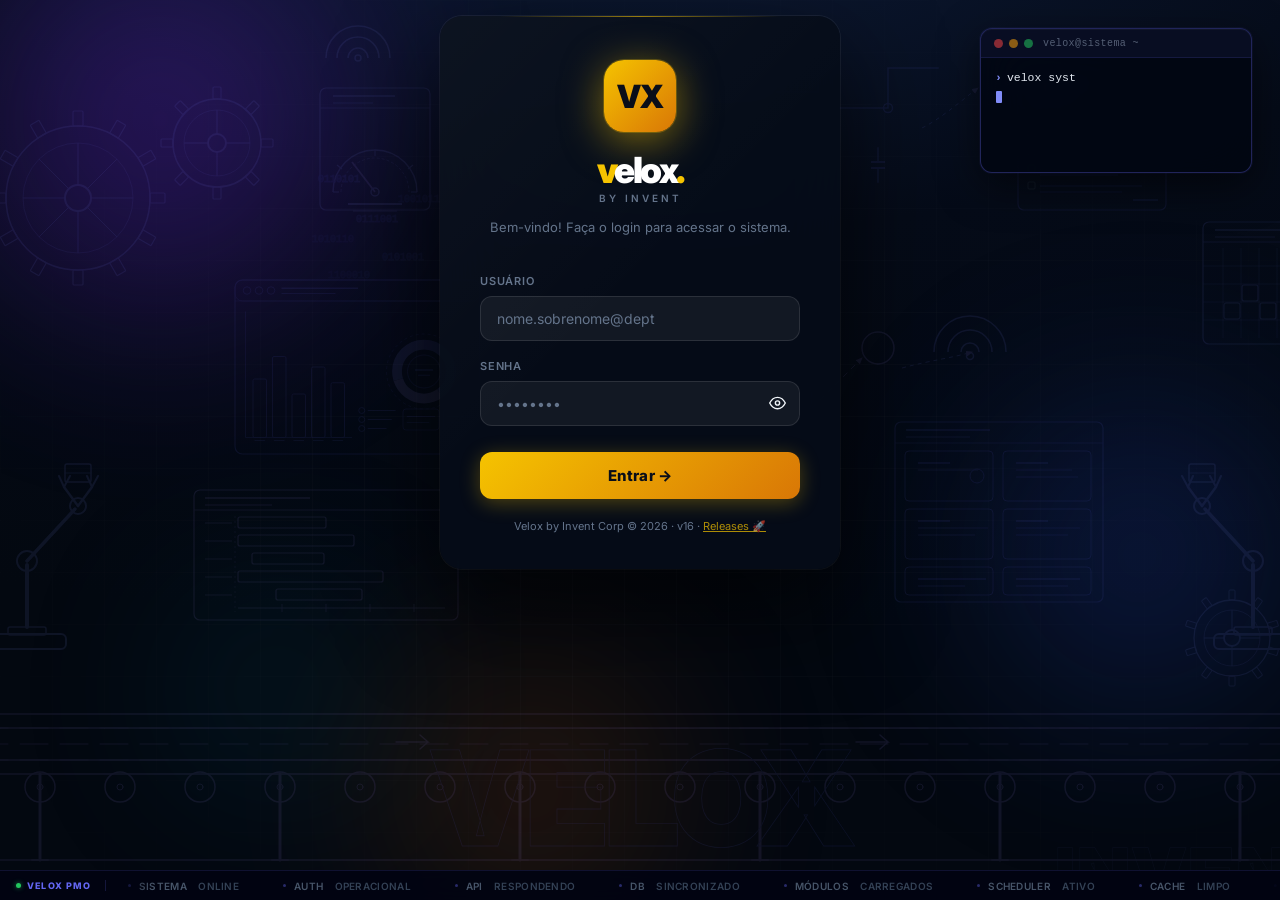
==== commit c802a456: "UX: releases start collapsed; prioridade donut pushed right - releases.html: remove 'open' from V16 " ====
--- a/index.html
+++ b/index.html
@@ -654,7 +654,7 @@
           <div class="donut-legend" style="min-width:0;flex:1">${donutLegend}</div>
         </div>
       </div>
-      <div>
+      <div style="padding-left:16px">
         <div style="font-size:9px;font-weight:700;text-transform:uppercase;letter-spacing:.8px;color:var(--muted);margin-bottom:10px;text-align:center">Prioridade</div>
         <div style="display:flex;align-items:center;gap:8px;min-width:0">
           <div style="position:relative;flex-shrink:0">
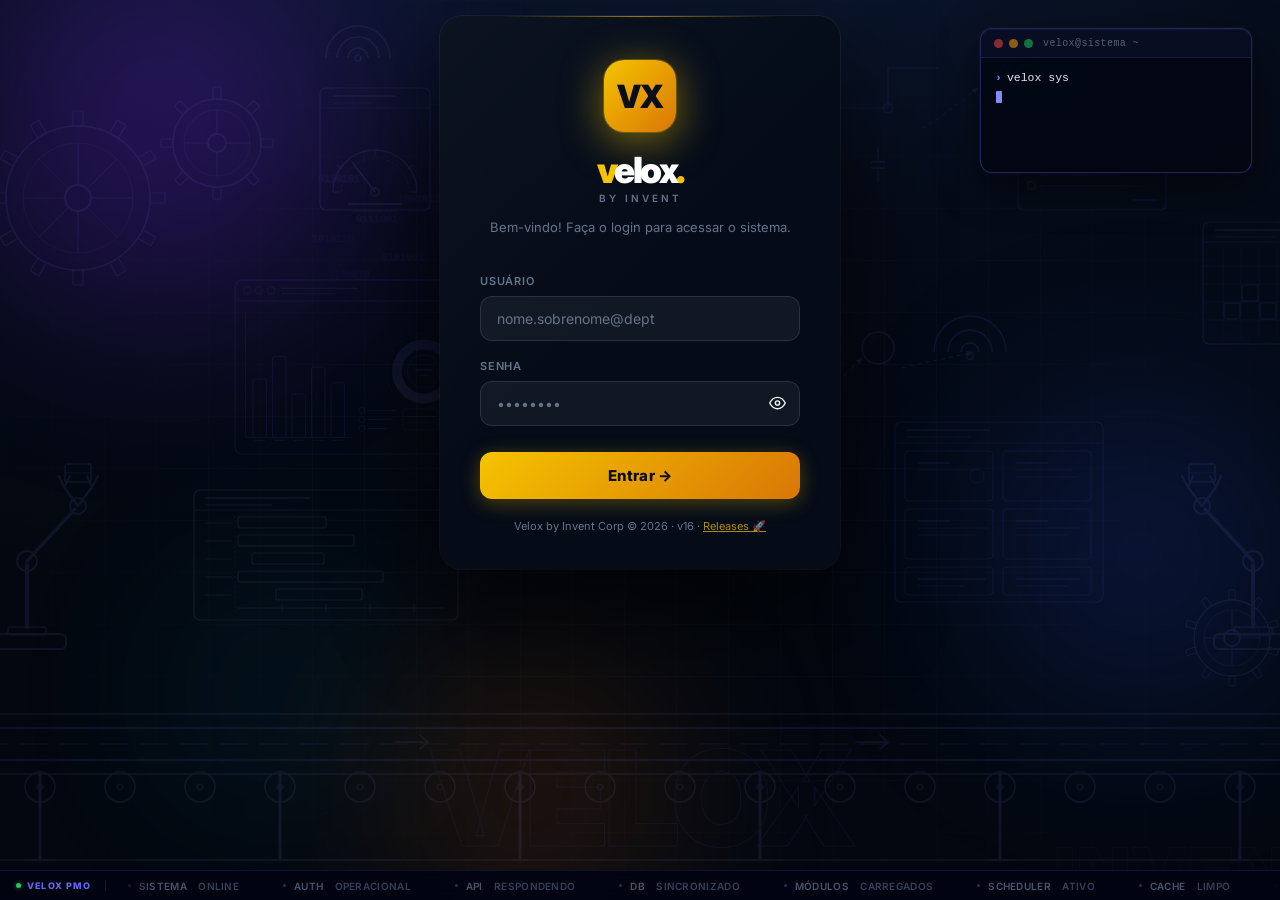
==== commit 4e3cb53b: "TV mode: redesign Go Lives, Farol, Conquistas, PMO slides Go Lives: countdown number is now the visu" ====
--- a/index.html
+++ b/index.html
@@ -1188,20 +1188,26 @@
     const dc = dias===null?'#475569':dias<0?'#ef4444':dias<=7?'#ef4444':dias<=30?'#F5C300':'#94a3b8';
     const diasTxt = dias===null?'—':dias<0?`${Math.abs(dias)}d atr`:dias===0?'HOJE':dias+'d';
     const diasBig = dias!==null && (dias<0||dias<=7);
-    return `<div style="border-radius:18px;padding:20px 22px;background:linear-gradient(145deg,${tileColor}12,${tileColor}06);border:1px solid ${tileColor}35;border-top:4px solid ${tileColor};position:relative;overflow:hidden;animation:bentoIn .4s ease ${(idx*.04).toFixed(2)}s both;display:flex;flex-direction:column">
-      <div style="position:absolute;bottom:-16px;right:-10px;font-size:60px;opacity:.06;pointer-events:none;line-height:1">${sm.icon}</div>
-      <div style="display:flex;align-items:flex-start;justify-content:space-between;gap:8px;margin-bottom:10px">
+    const risco=calcRisco(p), rm=RISCO_MAP[risco];
+    const farolBloq=isBloq&&p.bloqueador?p.bloqueador.split(';')[0].trim().substring(0,42):'';
+    const fe2=getFimEfetivo(p)||p.fim;
+    return `<div style="border-radius:18px;padding:18px 20px;background:linear-gradient(145deg,${tileColor}12,${tileColor}04);border:1px solid ${tileColor}35;border-top:4px solid ${tileColor};position:relative;overflow:hidden;animation:bentoIn .4s ease ${(idx*.04).toFixed(2)}s both;display:flex;flex-direction:column;gap:8px">
+      <div style="position:absolute;bottom:-16px;right:-10px;font-size:56px;opacity:.05;pointer-events:none;line-height:1">${sm.icon}</div>
+      <div style="display:flex;align-items:flex-start;justify-content:space-between;gap:8px">
         <span style="font-size:11px;font-weight:700;padding:4px 10px;border-radius:7px;background:${tileColor}25;color:${tileColor};white-space:nowrap">${sm.icon} ${sm.label}</span>
-        <span style="font-size:${diasBig?'26':'22'}px;font-weight:900;color:${dc};letter-spacing:-1px;white-space:nowrap;${diasBig?'animation:urgPulse 1.5s infinite':''}">${diasTxt}</span>
-      </div>
-      <div style="font-size:18px;font-weight:800;color:#f1f5f9;line-height:1.25;margin-bottom:6px;overflow:hidden;display:-webkit-box;-webkit-line-clamp:2;-webkit-box-orient:vertical">${escHtml(p.nome)}</div>
-      <div style="font-size:12px;color:#475569;white-space:nowrap;overflow:hidden;text-overflow:ellipsis">${escHtml(p.pmo||p.local||'—')}</div>
-      <div style="flex:1"></div>
-      <div style="display:flex;align-items:center;gap:10px">
-        <div style="flex:1;height:9px;background:rgba(255,255,255,.07);border-radius:5px;overflow:hidden">
-          <div style="height:100%;width:${prog}%;background:${tileColor};border-radius:5px;box-shadow:0 0 10px ${tileColor}66"></div>
+        <span style="font-size:${diasBig?'24':'20'}px;font-weight:900;color:${dc};letter-spacing:-1px;white-space:nowrap;${diasBig?'animation:urgPulse 1.5s infinite':''}">${diasTxt}</span>
+      </div>
+      <div style="font-size:17px;font-weight:800;color:#f1f5f9;line-height:1.25;overflow:hidden;display:-webkit-box;-webkit-line-clamp:2;-webkit-box-orient:vertical">${escHtml(p.nome)}</div>
+      <div style="font-size:12px;color:#64748b;white-space:nowrap;overflow:hidden;text-overflow:ellipsis">👤 ${escHtml(p.pmo||p.local||'—')}${fe2?` · 📅 ${formatDate(fe2)}`:''}</div>
+      ${farolBloq?`<div style="font-size:11px;color:#f97316;background:rgba(249,115,22,.1);border-radius:6px;padding:4px 8px;white-space:nowrap;overflow:hidden;text-overflow:ellipsis">🔒 ${escHtml(farolBloq)}</div>`:''}
+      <div style="display:flex;align-items:center;justify-content:space-between;margin-top:auto;padding-top:4px">
+        <span style="font-size:10px;font-weight:700;color:${rm.color}">${rm.dot} Risco ${risco}</span>
+        <div style="display:flex;align-items:center;gap:8px;flex:1;margin-left:10px">
+          <div style="flex:1;height:8px;background:rgba(255,255,255,.07);border-radius:4px;overflow:hidden">
+            <div style="height:100%;width:${prog}%;background:${tileColor};border-radius:4px;box-shadow:0 0 8px ${tileColor}66"></div>
+          </div>
+          <span style="font-size:15px;font-weight:900;color:${tileColor};flex-shrink:0">${prog}%</span>
         </div>
-        <span style="font-size:17px;font-weight:900;color:${tileColor};flex-shrink:0">${prog}%</span>
       </div>
     </div>`;
   }).join('');
@@ -1227,23 +1233,26 @@
     const prog=calcProgresso(p);
     const label=isAtras?`−${Math.abs(dias)}d`:dias===0?'HOJE':dias+'d';
     const sm=STATUS_MAP[calcStatus(p)]||STATUS_MAP['Em andamento'];
-    return `<div class="tv-glcard" style="border-radius:20px;border:1px solid ${dc}35;background:linear-gradient(145deg,${dc}09,rgba(255,255,255,.015));position:relative;overflow:hidden;animation:bentoIn .4s ease ${(idx*.06).toFixed(2)}s both;display:flex;flex-direction:column">
-      <div style="position:absolute;top:0;left:0;right:0;height:4px;background:linear-gradient(90deg,transparent,${dc},transparent);opacity:.9"></div>
-      <div style="position:absolute;top:0;right:0;bottom:0;width:4px;background:linear-gradient(180deg,${dc},transparent);opacity:.4"></div>
+    const bloqTxt = p.bloqueador&&calcStatus(p)==='Bloqueado' ? p.bloqueador.split(';')[0].trim().substring(0,50) : '';
+    return `<div class="tv-glcard" style="border-radius:20px;border:1px solid ${dc}35;background:linear-gradient(145deg,${dc}0d,rgba(255,255,255,.01));position:relative;overflow:hidden;animation:bentoIn .4s ease ${(idx*.06).toFixed(2)}s both;display:flex;flex-direction:column">
+      <div style="position:absolute;top:0;left:0;right:0;height:3px;background:linear-gradient(90deg,transparent,${dc},transparent)"></div>
+      <div style="position:absolute;inset:0;display:flex;align-items:center;justify-content:center;pointer-events:none;overflow:hidden">
+        <div style="font-size:200px;font-weight:900;color:${dc};opacity:.04;letter-spacing:-12px;line-height:1;white-space:nowrap">${label}</div>
+      </div>
       <div class="tv-glcard-top">
         <div class="tv-glcard-name">${escHtml(p.nome)}</div>
         <span class="tv-glcard-badge" style="background:${sm.bg};color:${sm.color}"><span class="tv-sb-lbl">${sm.icon} ${sm.label}</span><span class="tv-sb-ico">${sm.icon}</span></span>
       </div>
-      <div class="tv-glcard-pmo">${escHtml(p.pmo||'—')}</div>
-      <div style="flex:1"></div>
-      <div class="tv-glcval-row" style="display:flex;align-items:baseline;justify-content:space-between;margin-bottom:14px">
-        <div class="tv-glcval-date" style="font-size:15px;color:#64748b;font-weight:600">${formatDate(fe)}</div>
-        <div class="tv-glcval${isAtras||isUrgente?' urgent':''}" style="color:${dc};${isAtras?'animation:urgPulse 1.5s infinite':''}">${label}</div>
-      </div>
+      <div class="tv-glcard-pmo">${bloqTxt?`🔒 ${escHtml(bloqTxt)}`:escHtml(p.pmo||'—')}</div>
+      <div style="flex:1;display:flex;flex-direction:column;align-items:center;justify-content:center;padding:10px 0">
+        <div class="tv-glcval${isAtras||isUrgente?' urgent':''}" style="color:${dc};text-align:center;${isAtras?'animation:urgPulse 1.5s infinite':''}">${label}</div>
+        <div class="tv-glcval-date" style="color:#64748b;font-weight:700;margin-top:6px;text-align:center">📅 ${formatDate(fe)}</div>
+      </div>
+      <div style="height:1px;background:linear-gradient(90deg,transparent,${dc}35,transparent);margin-bottom:12px"></div>
       <div style="height:10px;background:rgba(255,255,255,.07);border-radius:5px;overflow:hidden;margin-bottom:8px">
-        <div style="height:100%;width:${prog}%;background:${dc};border-radius:5px;box-shadow:0 0 14px ${dc}77;transition:width .8s ease"></div>
-      </div>
-      <div style="font-size:13px;color:#475569;font-weight:700">${prog}% concluído</div>
+        <div style="height:100%;width:${prog}%;background:linear-gradient(90deg,${dc},${dc}cc);border-radius:5px;box-shadow:0 0 14px ${dc}77;transition:width .8s ease"></div>
+      </div>
+      <div style="font-size:13px;color:#64748b;font-weight:700">${prog}% concluído</div>
     </div>`;
   }).join('')||`<div style="text-align:center;padding:60px;color:#22c55e;font-size:22px;font-weight:700">✅ Nenhum Go Live próximo</div>`;
   const _gCols5=Math.min(proximos.length||1,4);
@@ -1257,31 +1266,35 @@
   const wlEntries=Object.entries(wl).sort((a,b)=>b[1].total-a[1].total);
   const maxWl=wlEntries.reduce((m,[,d])=>Math.max(m,d.total),1);
   const pmoCards=wlEntries.map(([nome,d],idx)=>{
-    const pct=Math.round(d.total/maxWl*100);
-    const riskColor=d.criticos>0?'#ef4444':d.bloqueados>0?'#f97316':'#22c55e';
-    const riskBg   =d.criticos>0?'rgba(239,68,68,.1)':d.bloqueados>0?'rgba(249,115,22,.08)':'rgba(34,197,94,.06)';
+    const riskColor=d.criticos>0?'#ef4444':d.bloqueados>0?'#f97316':d.atrasados>0?'#F5C300':'#22c55e';
+    const riskBg   =d.criticos>0?'rgba(239,68,68,.07)':d.bloqueados>0?'rgba(249,115,22,.06)':d.atrasados>0?'rgba(245,195,0,.06)':'rgba(34,197,94,.05)';
     const initials = nome.split(' ').slice(0,2).map(w=>w[0]||'').join('').toUpperCase()||nome.substring(0,2).toUpperCase();
-    const dots = (d.projetos||[]).slice(0,6).map(pr=>{
-      const dotC = pr.crit?'#ef4444':pr.bloq?'#f97316':(pr.status==='Atrasado'?'#F5C300':'#6366f1');
-      return `<span style="width:9px;height:9px;border-radius:50%;background:${dotC};display:inline-block;box-shadow:0 0 5px ${dotC}88" title="${pr.nome}"></span>`;
+    const projList=(d.projetos||[]).slice(0,5).map(pr=>{
+      const dotC=pr.crit?'#ef4444':pr.bloq?'#f97316':(pr.status==='Atrasado'?'#F5C300':pr.status==='Em andamento'?'#6366f1':'#475569');
+      const pctW=pr.prog||0;
+      return `<div style="display:flex;align-items:center;gap:7px;padding:5px 0;border-bottom:1px solid rgba(255,255,255,.04)">
+        <span style="width:7px;height:7px;border-radius:50%;background:${dotC};flex-shrink:0;box-shadow:0 0 4px ${dotC}88"></span>
+        <span style="font-size:12px;color:#cbd5e1;flex:1;overflow:hidden;white-space:nowrap;text-overflow:ellipsis">${escHtml(pr.nome)}</span>
+        <div style="width:48px;height:5px;background:rgba(255,255,255,.08);border-radius:3px;overflow:hidden;flex-shrink:0"><div style="height:100%;width:${pctW}%;background:${dotC};border-radius:3px"></div></div>
+        <span style="font-size:10px;color:#475569;font-weight:700;min-width:26px;text-align:right;flex-shrink:0">${pctW}%</span>
+      </div>`;
     }).join('');
-    return `<div style="background:${riskBg};border:1px solid ${riskColor}40;border-top:2px solid ${riskColor};border-radius:16px;padding:18px 20px;animation:bentoIn .4s ease ${(idx*.08).toFixed(2)}s both;display:flex;flex-direction:column">
-      <div style="display:flex;align-items:center;gap:12px;margin-bottom:14px">
-        <div style="width:44px;height:44px;border-radius:12px;background:linear-gradient(135deg,${riskColor}40,${riskColor}20);border:1px solid ${riskColor}50;display:flex;align-items:center;justify-content:center;font-size:16px;font-weight:900;color:${riskColor};flex-shrink:0">${initials}</div>
+    const extras=(d.projetos||[]).length>5?`<div style="font-size:10px;color:#475569;text-align:center;padding-top:5px;font-weight:600">+${(d.projetos||[]).length-5} projetos</div>`:'';
+    return `<div style="background:${riskBg};border:1px solid ${riskColor}35;border-top:3px solid ${riskColor};border-radius:16px;padding:16px 18px;animation:bentoIn .4s ease ${(idx*.08).toFixed(2)}s both;display:flex;flex-direction:column">
+      <div style="display:flex;align-items:center;gap:10px;margin-bottom:10px">
+        <div style="width:40px;height:40px;border-radius:10px;background:linear-gradient(135deg,${riskColor}35,${riskColor}15);border:1px solid ${riskColor}45;display:flex;align-items:center;justify-content:center;font-size:14px;font-weight:900;color:${riskColor};flex-shrink:0">${initials}</div>
         <div style="flex:1;min-width:0">
-          <div style="font-size:15px;font-weight:800;color:#f1f5f9;white-space:nowrap;overflow:hidden;text-overflow:ellipsis">${escHtml(nome)}</div>
-          <div style="display:flex;gap:6px;margin-top:3px;flex-wrap:wrap">${dots}</div>
+          <div style="font-size:14px;font-weight:800;color:#f1f5f9;white-space:nowrap;overflow:hidden;text-overflow:ellipsis">${escHtml(nome)}</div>
+          <div style="display:flex;gap:10px;margin-top:2px;flex-wrap:wrap">
+            <span style="font-size:11px;color:#60a5fa;font-weight:700">${d.total} proj</span>
+            ${d.bloqueados>0?`<span style="font-size:11px;color:#f97316;font-weight:700">🔒 ${d.bloqueados} bloq</span>`:''}
+            ${d.criticos>0?`<span style="font-size:11px;color:#ef4444;font-weight:700">⚠️ ${d.criticos} crit</span>`:''}
+            ${d.atrasados>0?`<span style="font-size:11px;color:#F5C300;font-weight:700">⏰ ${d.atrasados} atr</span>`:''}
+          </div>
         </div>
       </div>
-      <div style="flex:1"></div>
-      <div style="height:10px;background:rgba(255,255,255,.06);border-radius:5px;overflow:hidden;margin-bottom:10px">
-        <div style="height:100%;width:${pct}%;background:linear-gradient(90deg,${riskColor}cc,${riskColor}66);border-radius:5px;box-shadow:0 0 8px ${riskColor}55"></div>
-      </div>
-      <div style="display:grid;grid-template-columns:1fr 1fr 1fr;gap:8px;text-align:center">
-        <div><div style="font-size:26px;font-weight:900;color:#60a5fa;letter-spacing:-1px">${d.total}</div><div style="font-size:10px;color:#475569;font-weight:600">projetos</div></div>
-        <div><div style="font-size:26px;font-weight:900;color:${d.bloqueados>0?'#f97316':'#334155'};letter-spacing:-1px">${d.bloqueados}</div><div style="font-size:10px;color:#475569;font-weight:600">bloqueados</div></div>
-        <div><div style="font-size:26px;font-weight:900;color:${riskColor};letter-spacing:-1px">${d.criticos}</div><div style="font-size:10px;color:#475569;font-weight:600">críticos</div></div>
-      </div>
+      <div style="height:1px;background:rgba(255,255,255,.06);margin-bottom:8px"></div>
+      <div style="flex:1">${projList}${extras}</div>
     </div>`;
   }).join('');
   const _gCols6=Math.min(wlEntries.length||1,4);
@@ -1300,20 +1313,22 @@
       const diasAtras=fim?Math.round((HOJE-new Date(fim))/86400000):null;
       const diasLabel=diasAtras===null?'—':diasAtras===0?'Hoje':diasAtras===1?'Ontem':`${diasAtras}d atrás`;
       const isRecente=diasAtras!==null&&diasAtras<=30;
-      return `<div style="border-radius:16px;padding:18px 20px;background:linear-gradient(145deg,rgba(34,197,94,.09),rgba(16,185,129,.04));border:1px solid rgba(34,197,94,.3);border-top:3px solid #22c55e;position:relative;overflow:hidden;animation:bentoIn .4s ease ${(idx*.05).toFixed(2)}s both;display:flex;flex-direction:column">
-      <div style="position:absolute;bottom:-14px;right:-10px;font-size:56px;opacity:.07;pointer-events:none;line-height:1">🏆</div>
-      <div style="display:flex;justify-content:space-between;align-items:flex-start;gap:6px;margin-bottom:8px">
+      const prog100=calcProgresso(p);
+      return `<div style="border-radius:16px;padding:18px 20px;background:linear-gradient(145deg,rgba(34,197,94,.09),rgba(16,185,129,.03));border:1px solid rgba(34,197,94,.25);border-top:3px solid #22c55e;position:relative;overflow:hidden;animation:bentoIn .4s ease ${(idx*.05).toFixed(2)}s both;display:flex;flex-direction:column;gap:7px">
+      <div style="position:absolute;top:50%;right:-10px;transform:translateY(-50%);font-size:90px;opacity:.06;pointer-events:none;line-height:1">🏆</div>
+      <div style="display:flex;justify-content:space-between;align-items:center;gap:6px">
         <span style="font-size:10px;font-weight:700;padding:3px 8px;border-radius:6px;background:rgba(34,197,94,.2);color:#22c55e;white-space:nowrap">✅ Concluído</span>
-        <span style="font-size:${isRecente?'16':'14'}px;font-weight:900;color:${isRecente?'#4ade80':'#94a3b8'};letter-spacing:-.5px;white-space:nowrap">${diasLabel}</span>
-      </div>
-      <div style="font-size:15px;font-weight:800;color:#f1f5f9;line-height:1.25;margin-bottom:4px;overflow:hidden;display:-webkit-box;-webkit-line-clamp:2;-webkit-box-orient:vertical">${escHtml(p.nome)}</div>
-      <div style="font-size:11px;color:#475569;margin-bottom:8px;white-space:nowrap;overflow:hidden;text-overflow:ellipsis">${escHtml(p.pmo||p.local||'—')}</div>
-      <div style="flex:1"></div>
+        <span style="font-size:${isRecente?'15':'13'}px;font-weight:900;color:${isRecente?'#4ade80':'#475569'};letter-spacing:-.5px;white-space:nowrap">${diasLabel}</span>
+      </div>
+      <div style="font-size:16px;font-weight:800;color:#f1f5f9;line-height:1.25;overflow:hidden;display:-webkit-box;-webkit-line-clamp:2;-webkit-box-orient:vertical">${escHtml(p.nome)}</div>
+      <div style="font-size:12px;color:#64748b;white-space:nowrap;overflow:hidden;text-overflow:ellipsis">👤 ${escHtml(p.pmo||p.local||'—')}</div>
+      ${p.fase?`<div style="font-size:11px;color:#475569;white-space:nowrap;overflow:hidden;text-overflow:ellipsis">📌 ${escHtml(p.fase)}</div>`:''}
+      ${fim?`<div style="font-size:13px;color:#22c55e;font-weight:700">📅 ${formatDate(fim)}</div>`:''}
+      <div style="height:1px;background:rgba(34,197,94,.12);margin-top:2px"></div>
       <div style="display:flex;align-items:center;gap:8px">
-        <div style="flex:1;height:7px;background:rgba(255,255,255,.07);border-radius:4px;overflow:hidden"><div style="height:100%;width:100%;background:linear-gradient(90deg,#22c55e,#4ade80);border-radius:4px;box-shadow:0 0 8px #22c55e55"></div></div>
-        <span style="font-size:15px;font-weight:900;color:#22c55e;flex-shrink:0">100%</span>
-      </div>
-      ${fim?`<div style="font-size:10px;color:#1e3a1e;margin-top:6px;font-weight:600">${formatDate(fim)}</div>`:''}
+        <div style="flex:1;height:8px;background:rgba(255,255,255,.06);border-radius:4px;overflow:hidden"><div style="height:100%;width:${prog100}%;background:linear-gradient(90deg,#22c55e,#4ade80);border-radius:4px;box-shadow:0 0 8px #22c55e55"></div></div>
+        <span style="font-size:15px;font-weight:900;color:#22c55e;flex-shrink:0">${prog100}%</span>
+      </div>
     </div>`;
     }).join('');
   const _gColsC=Math.min(concShow.length||1,4);
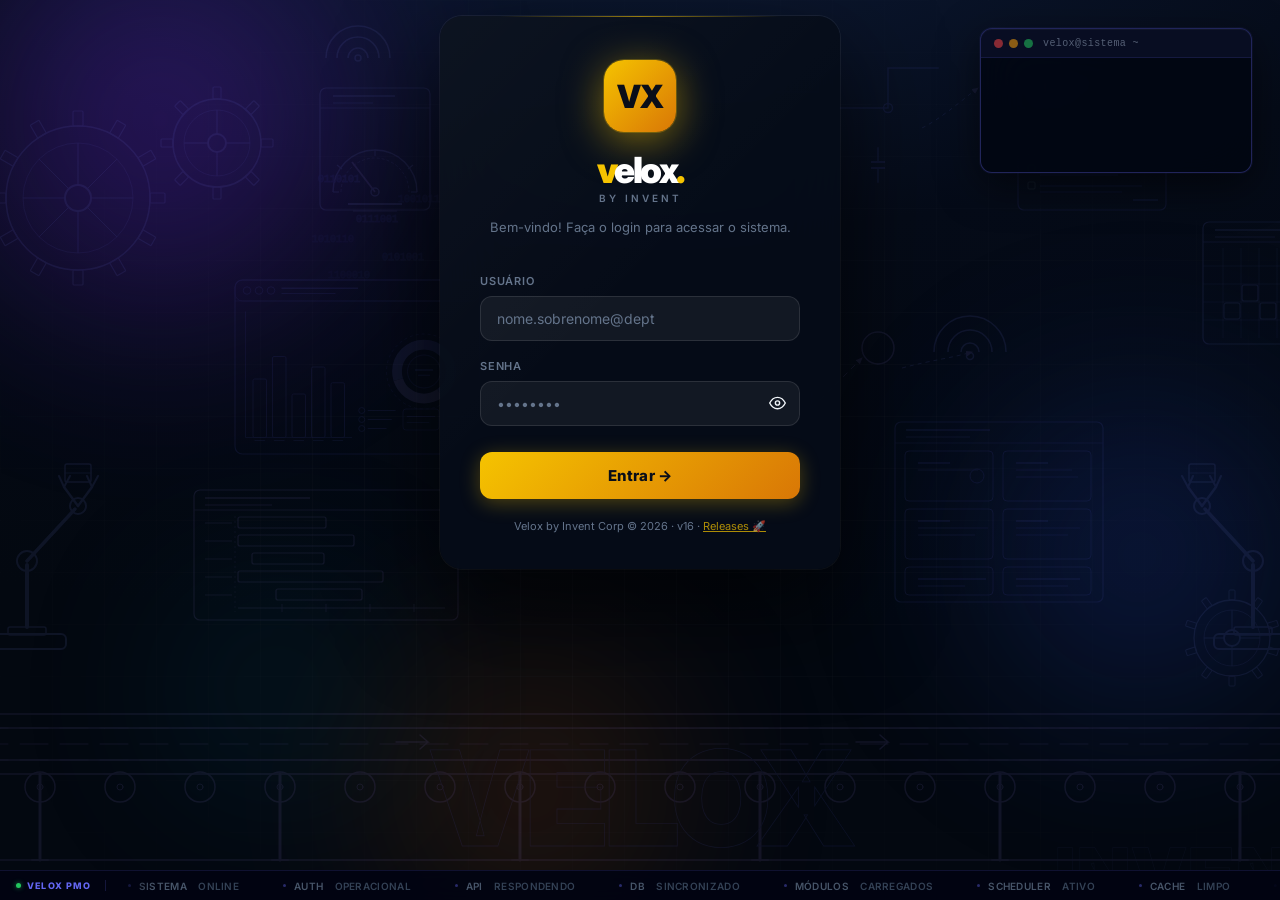
==== commit adea26d6: "TV: Go Lives alert redesign + Conquistas visual upgrade Go Lives: - ATRASADO state: red pulsing card" ====
--- a/index.html
+++ b/index.html
@@ -119,6 +119,8 @@
 .urg-item.overdue{background:rgba(239,68,68,.1);border-color:rgba(239,68,68,.3);color:#ef4444}
 .urg-item.overdue{animation:urgPulse 2s infinite}
 @keyframes urgPulse{0%,100%{box-shadow:none}50%{box-shadow:0 0 0 3px rgba(239,68,68,.15)}}
+@keyframes cardAlertPulse{0%,100%{box-shadow:0 0 0 0 rgba(239,68,68,0),0 0 0 0 rgba(239,68,68,0)}50%{box-shadow:0 0 0 5px rgba(239,68,68,.35),0 0 40px rgba(239,68,68,.2)}}
+@keyframes txtFlash{0%,100%{opacity:1}50%{opacity:.35}}
 /* Live clock */
 .topbar-clock{font-size:13px;font-weight:700;font-variant-numeric:tabular-nums;color:var(--muted2);letter-spacing:.3px;padding:7px 13px;background:var(--surface);border:1px solid var(--border);border-radius:var(--radius-sm);white-space:nowrap}
 /* Card stagger animation */
@@ -1233,26 +1235,39 @@
     const prog=calcProgresso(p);
     const label=isAtras?`−${Math.abs(dias)}d`:dias===0?'HOJE':dias+'d';
     const sm=STATUS_MAP[calcStatus(p)]||STATUS_MAP['Em andamento'];
-    const bloqTxt = p.bloqueador&&calcStatus(p)==='Bloqueado' ? p.bloqueador.split(';')[0].trim().substring(0,50) : '';
-    return `<div class="tv-glcard" style="border-radius:20px;border:1px solid ${dc}35;background:linear-gradient(145deg,${dc}0d,rgba(255,255,255,.01));position:relative;overflow:hidden;animation:bentoIn .4s ease ${(idx*.06).toFixed(2)}s both;display:flex;flex-direction:column">
-      <div style="position:absolute;top:0;left:0;right:0;height:3px;background:linear-gradient(90deg,transparent,${dc},transparent)"></div>
-      <div style="position:absolute;inset:0;display:flex;align-items:center;justify-content:center;pointer-events:none;overflow:hidden">
-        <div style="font-size:200px;font-weight:900;color:${dc};opacity:.04;letter-spacing:-12px;line-height:1;white-space:nowrap">${label}</div>
-      </div>
-      <div class="tv-glcard-top">
+    const bloqTxt = p.bloqueador&&calcStatus(p)==='Bloqueado' ? p.bloqueador.split(';')[0].trim().substring(0,48) : '';
+    const isHoje = dias===0;
+    const cardAnim = `bentoIn .4s ease ${(idx*.06).toFixed(2)}s both${isAtras?',cardAlertPulse 1.8s ease-in-out 0.5s infinite':''}`;
+    const cardBorder = isAtras ? '2px solid rgba(239,68,68,.7)' : isHoje ? '2px solid rgba(245,195,0,.7)' : `1px solid ${dc}35`;
+    const cardBg = isAtras ? 'linear-gradient(145deg,rgba(239,68,68,.14),rgba(239,68,68,.04),rgba(0,0,0,0))' : isHoje ? 'linear-gradient(145deg,rgba(245,195,0,.12),rgba(245,195,0,.04))' : `linear-gradient(145deg,${dc}0a,rgba(255,255,255,.01))`;
+    const numDisplay = isAtras ? String(Math.abs(dias)) : isHoje ? '0' : String(dias);
+    const numSuffix = isAtras ? '' : isHoje ? '' : 'd';
+    const numColor = isAtras ? '#ef4444' : isHoje ? '#F5C300' : dc;
+    const subLabel = isAtras ? 'DIAS DE ATRASO' : isHoje ? '🚀 GO LIVE HOJE!' : `dia${dias!==1?'s':''} restante${dias!==1?'s':''}`;
+    const subColor = isAtras ? '#ef4444' : isHoje ? '#F5C300' : '#475569';
+    const subAnim = isAtras ? 'animation:txtFlash 1.4s ease-in-out infinite' : isHoje ? 'animation:urgPulse 1.5s infinite' : '';
+    return `<div class="tv-glcard" style="border-radius:20px;${cardBorder};background:${cardBg};position:relative;overflow:hidden;animation:${cardAnim};display:flex;flex-direction:column">
+      ${isAtras ? `<div style="position:absolute;inset:0;background:radial-gradient(ellipse at 50% 60%,rgba(239,68,68,.12),transparent 70%);pointer-events:none"></div>` : isHoje ? `<div style="position:absolute;inset:0;background:radial-gradient(ellipse at 50% 60%,rgba(245,195,0,.1),transparent 70%);pointer-events:none"></div>` : ''}
+      <div style="height:3px;background:linear-gradient(90deg,transparent,${numColor},transparent)${isAtras?';animation:txtFlash 1.4s ease-in-out infinite':''}"></div>
+      ${isAtras ? `<div style="background:rgba(239,68,68,.18);border-bottom:1px solid rgba(239,68,68,.35);padding:6px 14px;display:flex;align-items:center;justify-content:space-between">
+        <span style="font-size:11px;font-weight:900;color:#ef4444;letter-spacing:2.5px;text-transform:uppercase;animation:txtFlash 1.4s ease-in-out infinite">⚠ ATRASADO</span>
+        <span class="tv-glcard-badge" style="background:${sm.bg};color:${sm.color}"><span class="tv-sb-lbl">${sm.icon} ${sm.label}</span><span class="tv-sb-ico">${sm.icon}</span></span>
+      </div>` : ''}
+      <div class="tv-glcard-top" style="${isAtras?'padding-top:10px':''}">
         <div class="tv-glcard-name">${escHtml(p.nome)}</div>
-        <span class="tv-glcard-badge" style="background:${sm.bg};color:${sm.color}"><span class="tv-sb-lbl">${sm.icon} ${sm.label}</span><span class="tv-sb-ico">${sm.icon}</span></span>
+        ${!isAtras ? `<span class="tv-glcard-badge" style="background:${sm.bg};color:${sm.color}"><span class="tv-sb-lbl">${sm.icon} ${sm.label}</span><span class="tv-sb-ico">${sm.icon}</span></span>` : ''}
       </div>
       <div class="tv-glcard-pmo">${bloqTxt?`🔒 ${escHtml(bloqTxt)}`:escHtml(p.pmo||'—')}</div>
-      <div style="flex:1;display:flex;flex-direction:column;align-items:center;justify-content:center;padding:10px 0">
-        <div class="tv-glcval${isAtras||isUrgente?' urgent':''}" style="color:${dc};text-align:center;${isAtras?'animation:urgPulse 1.5s infinite':''}">${label}</div>
-        <div class="tv-glcval-date" style="color:#64748b;font-weight:700;margin-top:6px;text-align:center">📅 ${formatDate(fe)}</div>
-      </div>
-      <div style="height:1px;background:linear-gradient(90deg,transparent,${dc}35,transparent);margin-bottom:12px"></div>
-      <div style="height:10px;background:rgba(255,255,255,.07);border-radius:5px;overflow:hidden;margin-bottom:8px">
-        <div style="height:100%;width:${prog}%;background:linear-gradient(90deg,${dc},${dc}cc);border-radius:5px;box-shadow:0 0 14px ${dc}77;transition:width .8s ease"></div>
-      </div>
-      <div style="font-size:13px;color:#64748b;font-weight:700">${prog}% concluído</div>
+      <div style="flex:1;display:flex;flex-direction:column;align-items:center;justify-content:center;padding:6px 0;gap:4px">
+        <div style="font-size:${isHoje?'72':'88'}px;font-weight:900;color:${numColor};letter-spacing:-5px;line-height:1;text-align:center;${isAtras||isHoje?'animation:urgPulse 1.5s ease-in-out infinite':''}">${numDisplay}${numSuffix}</div>
+        <div style="font-size:12px;font-weight:800;color:${subColor};letter-spacing:2px;text-transform:uppercase;text-align:center;${subAnim}">${subLabel}</div>
+        ${!isAtras?`<div style="font-size:12px;color:#475569;font-weight:600;margin-top:4px">📅 ${formatDate(fe)}</div>`:`<div style="font-size:12px;color:#64748b;font-weight:600;margin-top:4px">📅 Previsto: ${formatDate(fe)}</div>`}
+      </div>
+      <div style="height:1px;background:linear-gradient(90deg,transparent,${numColor}40,transparent);margin-bottom:10px"></div>
+      <div style="height:9px;background:rgba(255,255,255,.07);border-radius:5px;overflow:hidden;margin-bottom:7px">
+        <div style="height:100%;width:${prog}%;background:linear-gradient(90deg,${numColor},${numColor}99);border-radius:5px;box-shadow:0 0 12px ${numColor}66"></div>
+      </div>
+      <div style="font-size:12px;color:#475569;font-weight:700">${prog}% concluído</div>
     </div>`;
   }).join('')||`<div style="text-align:center;padding:60px;color:#22c55e;font-size:22px;font-weight:700">✅ Nenhum Go Live próximo</div>`;
   const _gCols5=Math.min(proximos.length||1,4);
@@ -1314,20 +1329,31 @@
       const diasLabel=diasAtras===null?'—':diasAtras===0?'Hoje':diasAtras===1?'Ontem':`${diasAtras}d atrás`;
       const isRecente=diasAtras!==null&&diasAtras<=30;
       const prog100=calcProgresso(p);
-      return `<div style="border-radius:16px;padding:18px 20px;background:linear-gradient(145deg,rgba(34,197,94,.09),rgba(16,185,129,.03));border:1px solid rgba(34,197,94,.25);border-top:3px solid #22c55e;position:relative;overflow:hidden;animation:bentoIn .4s ease ${(idx*.05).toFixed(2)}s both;display:flex;flex-direction:column;gap:7px">
-      <div style="position:absolute;top:50%;right:-10px;transform:translateY(-50%);font-size:90px;opacity:.06;pointer-events:none;line-height:1">🏆</div>
-      <div style="display:flex;justify-content:space-between;align-items:center;gap:6px">
-        <span style="font-size:10px;font-weight:700;padding:3px 8px;border-radius:6px;background:rgba(34,197,94,.2);color:#22c55e;white-space:nowrap">✅ Concluído</span>
-        <span style="font-size:${isRecente?'15':'13'}px;font-weight:900;color:${isRecente?'#4ade80':'#475569'};letter-spacing:-.5px;white-space:nowrap">${diasLabel}</span>
-      </div>
-      <div style="font-size:16px;font-weight:800;color:#f1f5f9;line-height:1.25;overflow:hidden;display:-webkit-box;-webkit-line-clamp:2;-webkit-box-orient:vertical">${escHtml(p.nome)}</div>
-      <div style="font-size:12px;color:#64748b;white-space:nowrap;overflow:hidden;text-overflow:ellipsis">👤 ${escHtml(p.pmo||p.local||'—')}</div>
-      ${p.fase?`<div style="font-size:11px;color:#475569;white-space:nowrap;overflow:hidden;text-overflow:ellipsis">📌 ${escHtml(p.fase)}</div>`:''}
-      ${fim?`<div style="font-size:13px;color:#22c55e;font-weight:700">📅 ${formatDate(fim)}</div>`:''}
-      <div style="height:1px;background:rgba(34,197,94,.12);margin-top:2px"></div>
-      <div style="display:flex;align-items:center;gap:8px">
-        <div style="flex:1;height:8px;background:rgba(255,255,255,.06);border-radius:4px;overflow:hidden"><div style="height:100%;width:${prog100}%;background:linear-gradient(90deg,#22c55e,#4ade80);border-radius:4px;box-shadow:0 0 8px #22c55e55"></div></div>
-        <span style="font-size:15px;font-weight:900;color:#22c55e;flex-shrink:0">${prog100}%</span>
+      const rankNum=idx+1;
+      const rankColor=rankNum===1?'#F5C300':rankNum===2?'#94a3b8':rankNum===3?'#cd7c32':'#334155';
+      return `<div style="border-radius:18px;overflow:hidden;background:linear-gradient(160deg,rgba(34,197,94,.1),rgba(16,185,129,.04),rgba(0,0,0,0));border:1px solid rgba(34,197,94,.22);position:relative;animation:bentoIn .4s ease ${(idx*.05).toFixed(2)}s both;display:flex;flex-direction:column">
+      <div style="height:4px;background:linear-gradient(90deg,#16a34a,#22c55e,#4ade80,#F5C300,#4ade80,#22c55e)"></div>
+      <div style="position:absolute;bottom:-12px;right:2px;font-size:96px;opacity:.06;pointer-events:none;line-height:1">🏆</div>
+      <div style="padding:16px 18px 14px;display:flex;flex-direction:column;gap:9px;flex:1">
+        <div style="display:flex;align-items:center;justify-content:space-between;gap:8px">
+          <div style="display:flex;align-items:center;gap:8px">
+            <div style="width:26px;height:26px;border-radius:7px;background:${rankColor}28;border:1px solid ${rankColor}55;display:flex;align-items:center;justify-content:center;font-size:12px;font-weight:900;color:${rankColor};flex-shrink:0">${rankNum}</div>
+            <span style="font-size:10px;font-weight:800;padding:3px 9px;border-radius:12px;background:linear-gradient(135deg,rgba(34,197,94,.2),rgba(245,195,0,.12));color:#4ade80;border:1px solid rgba(34,197,94,.28);white-space:nowrap;letter-spacing:.5px">🏆 ENTREGUE</span>
+          </div>
+          <span style="font-size:${isRecente?'13':'11'}px;font-weight:800;color:${isRecente?'#4ade80':'#334155'};white-space:nowrap">${diasLabel}</span>
+        </div>
+        <div style="font-size:17px;font-weight:900;color:#f1f5f9;line-height:1.25;overflow:hidden;display:-webkit-box;-webkit-line-clamp:2;-webkit-box-orient:vertical">${escHtml(p.nome)}</div>
+        <div style="display:flex;align-items:center;gap:12px;flex-wrap:wrap">
+          <span style="font-size:12px;color:#64748b;white-space:nowrap">👤 ${escHtml(p.pmo||p.local||'—')}</span>
+          ${fim?`<span style="font-size:12px;font-weight:700;color:#22c55e;white-space:nowrap">📅 ${formatDate(fim)}</span>`:''}
+        </div>
+        ${p.fase?`<div style="font-size:11px;color:#334155;padding:3px 8px;background:rgba(255,255,255,.04);border-radius:6px;display:inline-block;width:fit-content">📌 ${escHtml(p.fase)}</div>`:''}
+        <div style="display:flex;align-items:center;gap:8px;margin-top:auto">
+          <div style="flex:1;height:9px;background:rgba(255,255,255,.06);border-radius:5px;overflow:hidden">
+            <div style="height:100%;width:${prog100}%;background:linear-gradient(90deg,#16a34a,#22c55e,#4ade80);border-radius:5px;box-shadow:0 0 10px #22c55e55"></div>
+          </div>
+          <span style="font-size:16px;font-weight:900;color:#22c55e;flex-shrink:0;letter-spacing:-.5px">${prog100}%</span>
+        </div>
       </div>
     </div>`;
     }).join('');
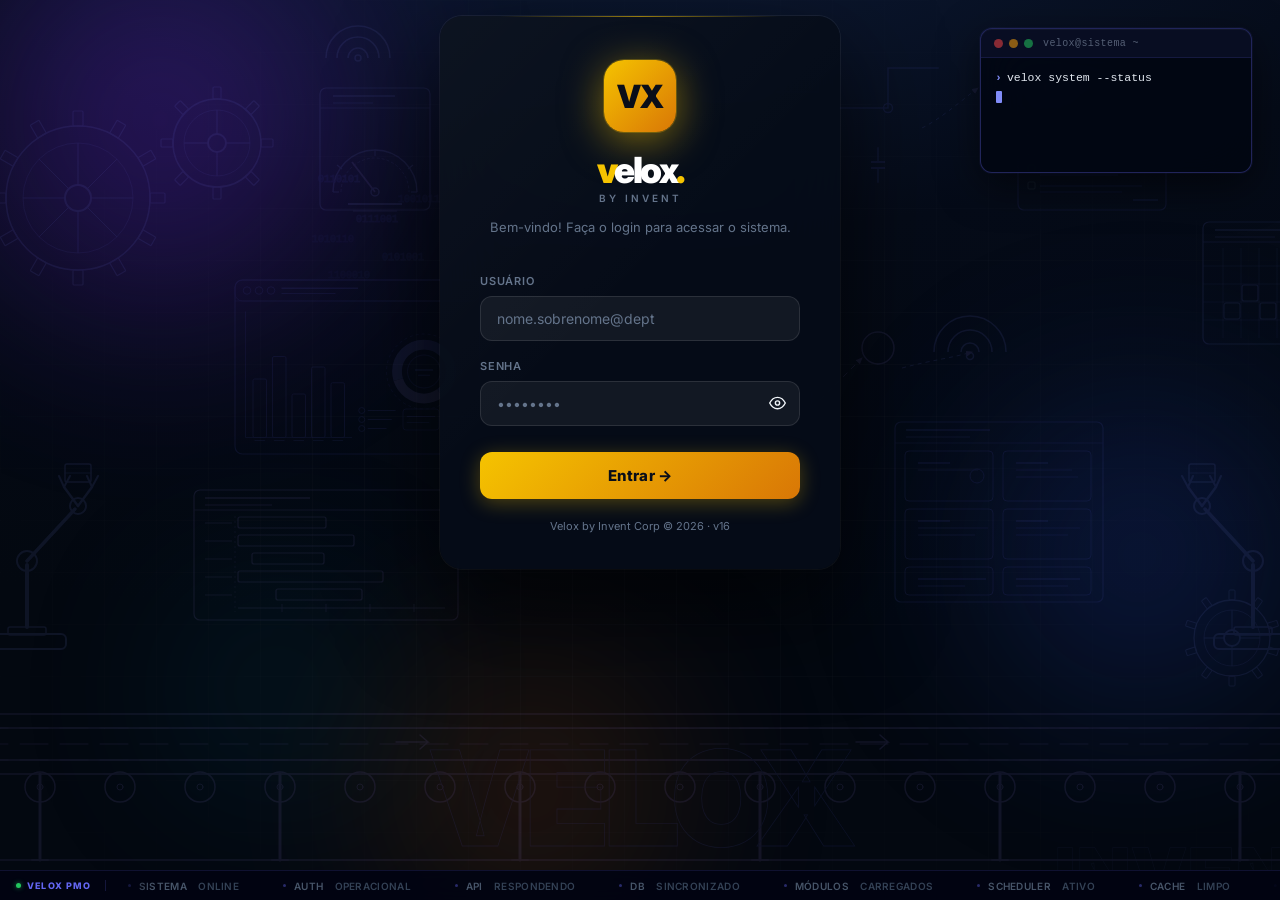
==== commit bf8da7d2: "fix: corrige tvFitSlide (origJC antes do reset) e releases.html (loadData + updateAlertBadge + initS" ====
--- a/index.html
+++ b/index.html
@@ -1559,10 +1559,42 @@
   },{passive:true});
 })();
 function tvFitSlide(){
-  // CSS grid-auto-rows:minmax(0,1fr) + flex:1 + align-items:stretch cuidam do layout.
-  // Esta função apenas garante que nenhum transform residual de slides anteriores persista.
-  const slide=document.querySelector('#tv-body .tv-slide');
-  if(slide){ slide.style.transform=''; slide.style.transformOrigin=''; }
+  // Usa transform:scale (não zoom) — zoom em flex:1 distorce o layout
+  const body=document.getElementById('tv-body');
+  const slide=document.querySelector('#tv-body .tv-slide.active');
+  if(!slide||!body) return;
+  const inner=slide.children[0];
+  // Captura justifyContent ANTES de resetar (getComputedStyle após reset retorna "normal")
+  const origJC=inner ? getComputedStyle(inner).justifyContent : '';
+  // Reset completo
+  slide.style.transform=''; slide.style.transformOrigin=''; slide.style.zoom='';
+  if(inner) inner.style.justifyContent='';
+  // Só aplica em telas pequenas (mobile landscape)
+  const availH=body.clientHeight; const availW=body.clientWidth;
+  if(availH>=420&&availW>=900) return; // desktop/tablet — sem escala
+  // Para slides que usam justify-content:center: muda para flex-start
+  // para o conteúdo começar no topo (transform-origin:top center)
+  if(inner&&origJC==='center'){
+    inner.style.justifyContent='flex-start';
+  }
+  // Mede altura natural do conteúdo (overflow relativo ao slide)
+  const sr=slide.getBoundingClientRect();
+  let minTop=Infinity, maxBot=-Infinity;
+  slide.querySelectorAll('*').forEach(el=>{
+    const r=el.getBoundingClientRect();
+    if(r.height>2&&r.width>2){
+      minTop=Math.min(minTop,r.top-sr.top);
+      maxBot=Math.max(maxBot,r.bottom-sr.top);
+    }
+  });
+  if(minTop===Infinity) return;
+  const contentH=maxBot-minTop;
+  const contentW=slide.scrollWidth;
+  if(contentH>availH+8||contentW>availW+8){
+    const scale=Math.min((availH*0.96)/contentH,(availW*0.97)/contentW,1);
+    slide.style.transform=`scale(${scale.toFixed(3)})`;
+    slide.style.transformOrigin='top center';
+  }
 }
 // Navegação por toque/clique nas zonas esquerda e direita do tv-body
 (function(){
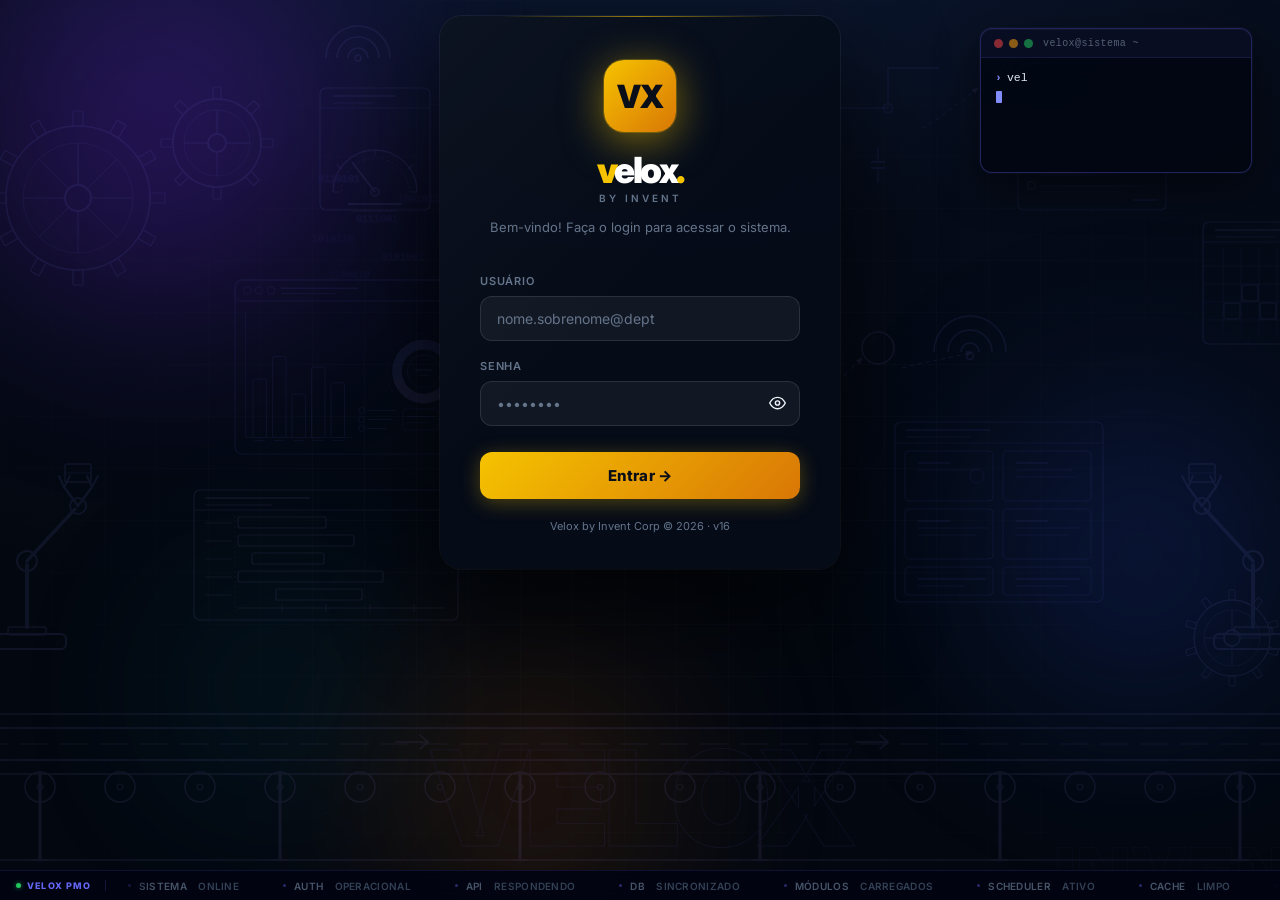
==== commit 225d927f: "compat: viewport-fit=cover em todas as paginas + orientationchange no modo TV" ====
--- a/index.html
+++ b/index.html
@@ -1538,10 +1538,29 @@
   tvTimer=null; tvClkInt=null;
   tvExitFullscreen();
 }
-window.addEventListener('resize',()=>{
-  const ov=document.getElementById('tv-overlay');
-  if(ov&&ov.classList.contains('open')){ tvCheckOrientation(); tvFitSlide(); }
-});
+// ── TV: resize + orientationchange (mobile/tablet) ───────────
+// Debounce: evita disparar em cada px do resize (ex: barra de endereço iOS/Android)
+(function(){
+  let _tvResizeTimer=null;
+  function _tvOnResize(){
+    const ov=document.getElementById('tv-overlay');
+    if(!ov||!ov.classList.contains('open')) return;
+    tvCheckOrientation();
+    // rAF garante medição após reflow (crítico no orientationchange)
+    requestAnimationFrame(()=>{ tvFitSlide(); });
+  }
+  window.addEventListener('resize',()=>{
+    clearTimeout(_tvResizeTimer);
+    _tvResizeTimer=setTimeout(_tvOnResize, 120); // 120 ms debounce
+  });
+  // orientationchange: iOS/Android disparam este evento ANTES do resize
+  // — sem este listener, a rotação pode não ser detectada a tempo
+  window.addEventListener('orientationchange',()=>{
+    clearTimeout(_tvResizeTimer);
+    // Aguarda viewport estabilizar após rotação (200 ms é padrão seguro)
+    _tvResizeTimer=setTimeout(_tvOnResize, 200);
+  });
+})();
 
 // ── TV: swipe touch — listener no document (mais robusto) ────
 (function(){
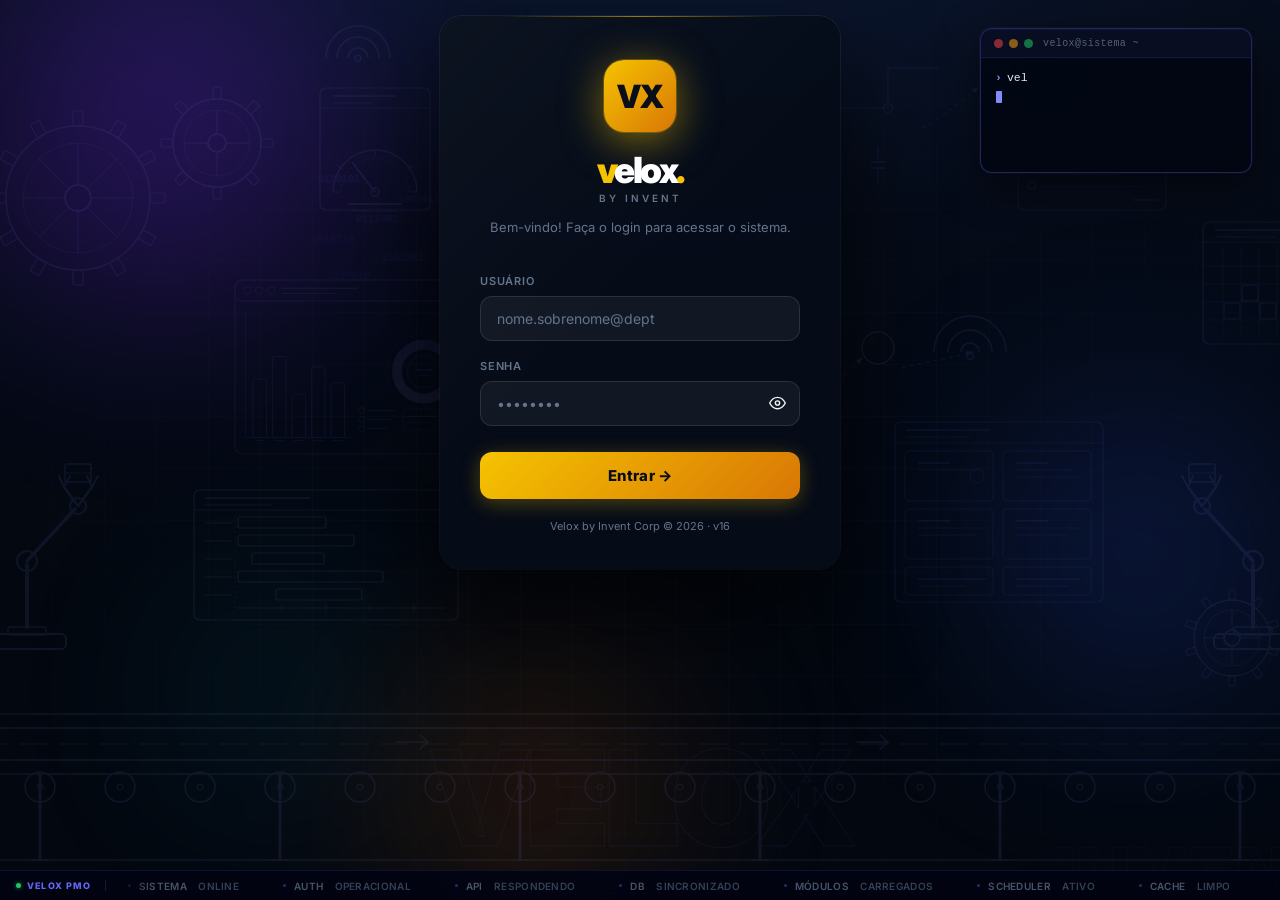
==== commit 9bbe45aa: "fix: TV mobile — bolas maiores, CARGA PMO sem sobreposição, KPIs visíveis - Atenção Imediata: P1+P2 " ====
--- a/index.html
+++ b/index.html
@@ -1295,7 +1295,7 @@
       </div>`;
     }).join('');
     const extras=(d.projetos||[]).length>5?`<div style="font-size:10px;color:#475569;text-align:center;padding-top:5px;font-weight:600">+${(d.projetos||[]).length-5} projetos</div>`:'';
-    return `<div style="background:${riskBg};border:1px solid ${riskColor}35;border-top:3px solid ${riskColor};border-radius:16px;padding:16px 18px;animation:bentoIn .4s ease ${(idx*.08).toFixed(2)}s both;display:flex;flex-direction:column">
+    return `<div style="grid-column:${idx+1};min-width:0;overflow:hidden;background:${riskBg};border:1px solid ${riskColor}35;border-top:3px solid ${riskColor};border-radius:16px;padding:16px 18px;animation:bentoIn .4s ease ${(idx*.08).toFixed(2)}s both;display:flex;flex-direction:column">
       <div style="display:flex;align-items:center;gap:10px;margin-bottom:10px">
         <div style="width:40px;height:40px;border-radius:10px;background:linear-gradient(135deg,${riskColor}35,${riskColor}15);border:1px solid ${riskColor}45;display:flex;align-items:center;justify-content:center;font-size:14px;font-weight:900;color:${riskColor};flex-shrink:0">${initials}</div>
         <div style="flex:1;min-width:0">
@@ -1312,10 +1312,10 @@
       <div style="flex:1">${projList}${extras}</div>
     </div>`;
   }).join('');
-  const _gCols6=Math.min(wlEntries.length||1,4);
+  const _gCols6=Math.min(wlEntries.length||1,5); // Até 5 colunas — evita PMO solitário em 2ª linha
   const s6=`
   <div class="tv-s-title">👥 Carga por PMO / Gestor <span class="tv-s-title-sub">${wlEntries.length} gestores · portfólio ativo</span></div>
-  <div class="tv-pmo-grid" style="grid-template-columns:repeat(${_gCols6},1fr)">${pmoCards}</div>`;
+  <div class="tv-pmo-grid" style="grid-template-columns:repeat(${_gCols6},minmax(0,1fr))">${pmoCards}</div>`;
 
   // ── Slide Conquistas ──────────────────────────────────────────
   const hoje90c=new Date(HOJE); hoje90c.setDate(hoje90c.getDate()-90);
@@ -1380,10 +1380,10 @@
   const tvSevFill  ={P0:'rgba(239,68,68,.42)',  P1:'rgba(249,115,22,.38)', P2:'rgba(59,130,246,.34)'};
   const tvSevStroke={P0:'#ff5252',              P1:'#ff9a3c',              P2:'#60a5fa'};
   const tvSevEdge  ={P0:'rgba(255,120,120,.55)',P1:'rgba(255,180,80,.5)',  P2:'rgba(120,180,255,.48)'};
-  const tvAtvW=1100, tvSevR={P0:68,P1:50,P2:36};
-  const tvP0list=tvAtvItems.filter(a=>a.sev==='P0').slice(0,5);
+  const tvAtvW=1100, tvSevR={P0:58,P1:44,P2:44};
+  const tvP0list=tvAtvItems.filter(a=>a.sev==='P0').slice(0,6);
   const tvP1list=tvAtvItems.filter(a=>a.sev==='P1').slice(0,6);
-  const tvP2list=tvAtvItems.filter(a=>a.sev==='P2').slice(0,7);
+  const tvP2list=tvAtvItems.filter(a=>a.sev==='P2').slice(0,5);
   function tvBubRow(items,r,cy){
     if(!items.length) return '';
     const sp=Math.min(tvAtvW/(items.length+.5),r*2+28);
@@ -1403,9 +1403,11 @@
     }).join('');
   }
   let tvBH=20,tvBRows='';
-  if(tvP0list.length){tvBRows+=tvBubRow(tvP0list,tvSevR.P0,tvBH+tvSevR.P0+10);tvBH+=tvSevR.P0*2+42;}
-  if(tvP1list.length){tvBRows+=tvBubRow(tvP1list,tvSevR.P1,tvBH+tvSevR.P1+8); tvBH+=tvSevR.P1*2+38;}
-  if(tvP2list.length){tvBRows+=tvBubRow(tvP2list,tvSevR.P2,tvBH+tvSevR.P2+6); tvBH+=tvSevR.P2*2+32;}
+  // P0 sozinho na 1ª linha — maior destaque; P1+P2 juntos na 2ª linha
+  // Resultado: viewBox mais curto → bolas 40% maiores no mobile
+  if(tvP0list.length){tvBRows+=tvBubRow(tvP0list,tvSevR.P0,tvBH+tvSevR.P0+10);tvBH+=tvSevR.P0*2+20;}
+  const tvP1P2=[...tvP1list,...tvP2list];
+  if(tvP1P2.length){tvBRows+=tvBubRow(tvP1P2,tvSevR.P1,tvBH+tvSevR.P1+8);tvBH+=tvSevR.P1*2+16;}
   const tvBViewH=Math.max(100,tvBH+10);
   let sAtencao;
   if(tvAtvItems.length===0){
@@ -1585,8 +1587,8 @@
   const inner=slide.children[0];
   // Captura justifyContent ANTES de resetar (getComputedStyle após reset retorna "normal")
   const origJC=inner ? getComputedStyle(inner).justifyContent : '';
-  // Reset completo
-  slide.style.transform=''; slide.style.transformOrigin=''; slide.style.zoom='';
+  // Reset completo (overflow também — restaura overflow:hidden da classe CSS)
+  slide.style.transform=''; slide.style.transformOrigin=''; slide.style.zoom=''; slide.style.overflow='';
   if(inner) inner.style.justifyContent='';
   // Só aplica em telas pequenas (mobile landscape)
   const availH=body.clientHeight; const availW=body.clientWidth;
@@ -1596,6 +1598,10 @@
   if(inner&&origJC==='center'){
     inner.style.justifyContent='flex-start';
   }
+  // overflow:visible ANTES de medir — permite que getBoundingClientRect
+  // reporte filhos além do flex:1 (que estão clipped pelo overflow:hidden padrão).
+  // O tv-body (pai) tem overflow:hidden e faz a clipagem final.
+  slide.style.overflow='visible';
   // Mede altura natural do conteúdo (overflow relativo ao slide)
   const sr=slide.getBoundingClientRect();
   let minTop=Infinity, maxBot=-Infinity;
@@ -1606,13 +1612,17 @@
       maxBot=Math.max(maxBot,r.bottom-sr.top);
     }
   });
-  if(minTop===Infinity) return;
+  if(minTop===Infinity){ slide.style.overflow=''; return; }
   const contentH=maxBot-minTop;
   const contentW=slide.scrollWidth;
   if(contentH>availH+8||contentW>availW+8){
+    // overflow:visible já foi setado — mantém para que o transform:scale
+    // escale o conteúdo COMPLETO (não o conteúdo pré-clippado pelo flex:1)
     const scale=Math.min((availH*0.96)/contentH,(availW*0.97)/contentW,1);
     slide.style.transform=`scale(${scale.toFixed(3)})`;
     slide.style.transformOrigin='top center';
+  } else {
+    slide.style.overflow=''; // conteúdo cabe — restaura overflow:hidden
   }
 }
 // Navegação por toque/clique nas zonas esquerda e direita do tv-body
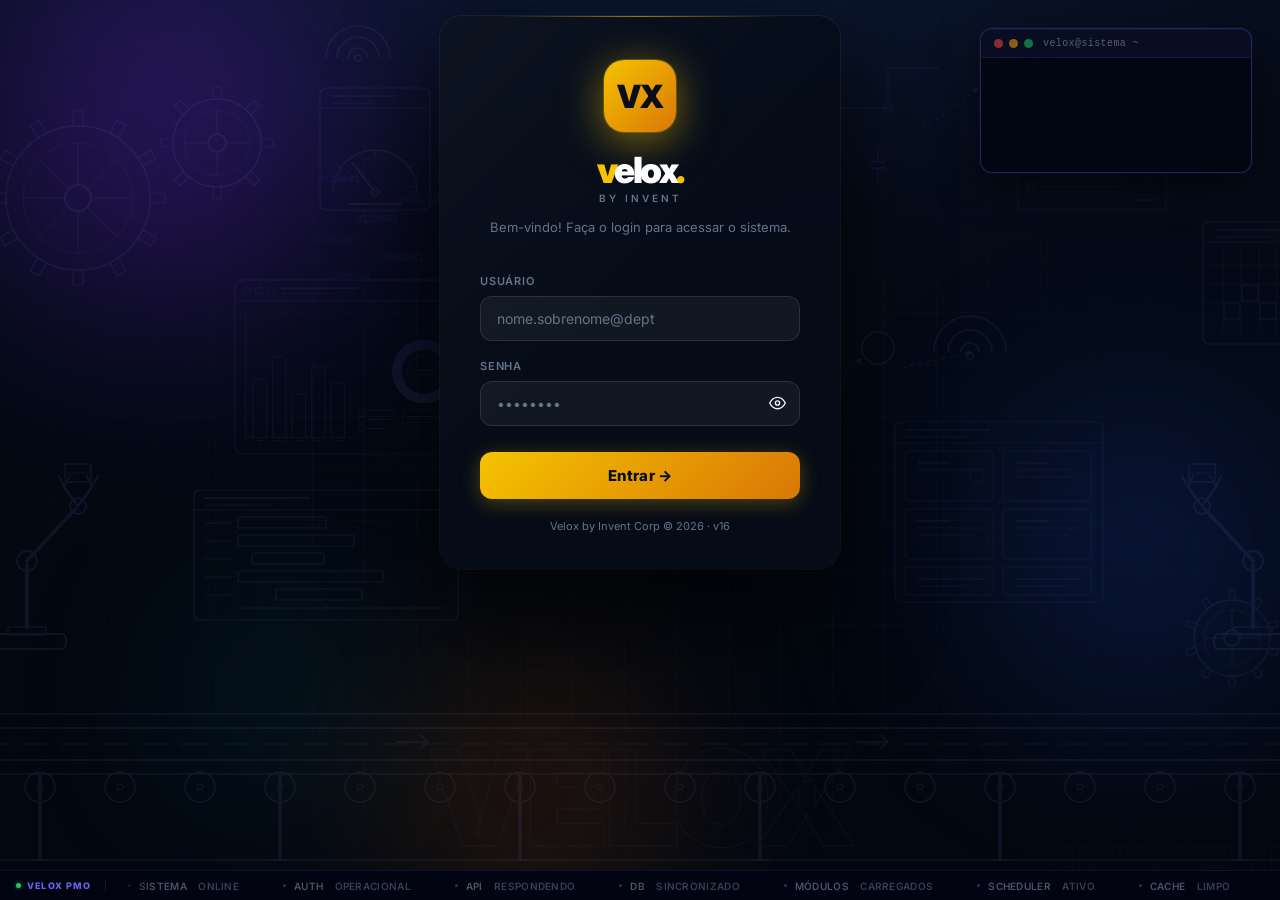
==== commit 0698d05f: "fix: TV mobile — flash, alertas, farol 2 slides, carga compacto, bolas gap - tvRender: opacity:0 + r" ====
--- a/index.html
+++ b/index.html
@@ -119,7 +119,7 @@
 .urg-item.overdue{background:rgba(239,68,68,.1);border-color:rgba(239,68,68,.3);color:#ef4444}
 .urg-item.overdue{animation:urgPulse 2s infinite}
 @keyframes urgPulse{0%,100%{box-shadow:none}50%{box-shadow:0 0 0 3px rgba(239,68,68,.15)}}
-@keyframes cardAlertPulse{0%,100%{box-shadow:0 0 0 0 rgba(239,68,68,0),0 0 0 0 rgba(239,68,68,0)}50%{box-shadow:0 0 0 5px rgba(239,68,68,.35),0 0 40px rgba(239,68,68,.2)}}
+@keyframes cardAlertPulse{0%,100%{box-shadow:0 0 0 0 rgba(239,68,68,0)}50%{box-shadow:0 0 0 4px rgba(239,68,68,.9),0 0 28px rgba(239,68,68,.35)}}
 @keyframes txtFlash{0%,100%{opacity:1}50%{opacity:.35}}
 /* Live clock */
 .topbar-clock{font-size:13px;font-weight:700;font-variant-numeric:tabular-nums;color:var(--muted2);letter-spacing:.3px;padding:7px 13px;background:var(--surface);border:1px solid var(--border);border-radius:var(--radius-sm);white-space:nowrap}
@@ -1111,7 +1111,7 @@
 
 
   // ── Slide 2: Críticos & Bloqueados ─────────────────────
-  const bloqRows = bloqueados.length ? bloqueados.slice(0,8).map((p,idx)=>{
+  const bloqRows = bloqueados.length ? bloqueados.slice(0,6).map((p,idx)=>{
     const st=calcStatus(p), sm=STATUS_MAP[st]||STATUS_MAP['Em andamento'];
     const sema=tvSemaforoClass(p);
     const fe=getFimEfetivo(p)||p.fim;
@@ -1139,7 +1139,7 @@
 
   const s2=`
   <div class="tv-s-title">⚠️ Alertas — Bloqueados & Críticos <span class="tv-s-title-sub">${bloqueados.length} projeto${bloqueados.length!==1?'s':''} requerem atenção</span></div>
-  <div style="width:100%;flex:1;min-height:0;overflow-y:auto">${bloqRows}</div>`;
+  <div style="width:100%;flex:1;min-height:0;overflow:visible">${bloqRows}</div>`;
 
   // ── helper: gera linha do farol — legível na TV ────────
   function _farolRow(p){
@@ -1212,13 +1212,18 @@
         </div>
       </div>
     </div>`;
-  }).join('');
-  const _maisFarol = ativos.length > maxFarol
+  }); // array — não join aqui
+  const _maisFarolNote = ativos.length > maxFarol
     ? `<div style="font-size:12px;color:#3d3d5c;font-weight:600;flex-shrink:0;padding-top:6px;text-align:center">+ ${ativos.length-maxFarol} projetos adicionais</div>` : '';
+  const _fPg1=farolTiles.slice(0,4).join('');
+  const _fPg2=farolTiles.slice(4).join('');
   const s3=`
-  <div class="tv-s-title">🚦 Farol de Projetos <span class="tv-s-title-sub">${ativos.length} ativos · top ${Math.min(ativos.length,maxFarol)} por urgência</span></div>
-  <div class="tv-farol-grid" style="grid-template-columns:repeat(4,1fr)">${farolTiles}</div>
-  ${_maisFarol}`;
+  <div class="tv-s-title">🚦 Farol de Projetos <span class="tv-s-title-sub">${ativos.length} ativos · 1/2</span></div>
+  <div class="tv-farol-grid" style="grid-template-columns:repeat(4,1fr)">${_fPg1}</div>`;
+  const s3b=_fPg2?`
+  <div class="tv-s-title">🚦 Farol de Projetos <span class="tv-s-title-sub">${ativos.length} ativos · 2/2</span></div>
+  <div class="tv-farol-grid" style="grid-template-columns:repeat(4,1fr)">${_fPg2}</div>
+  ${_maisFarolNote}`:null;
 
   // ── Slide 5: Go Lives — próximos prazos ───────────────
   const proximosTodos = ativos
@@ -1280,21 +1285,35 @@
   const wl=calcWorkload();
   const wlEntries=Object.entries(wl).sort((a,b)=>b[1].total-a[1].total);
   const maxWl=wlEntries.reduce((m,[,d])=>Math.max(m,d.total),1);
+  const _pmoCompact = wlEntries.length >= 5; // 5+ gestores → cards compactos (sem barra de progresso)
   const pmoCards=wlEntries.map(([nome,d],idx)=>{
     const riskColor=d.criticos>0?'#ef4444':d.bloqueados>0?'#f97316':d.atrasados>0?'#F5C300':'#22c55e';
     const riskBg   =d.criticos>0?'rgba(239,68,68,.07)':d.bloqueados>0?'rgba(249,115,22,.06)':d.atrasados>0?'rgba(245,195,0,.06)':'rgba(34,197,94,.05)';
     const initials = nome.split(' ').slice(0,2).map(w=>w[0]||'').join('').toUpperCase()||nome.substring(0,2).toUpperCase();
-    const projList=(d.projetos||[]).slice(0,5).map(pr=>{
-      const dotC=pr.crit?'#ef4444':pr.bloq?'#f97316':(pr.status==='Atrasado'?'#F5C300':pr.status==='Em andamento'?'#6366f1':'#475569');
-      const pctW=pr.prog||0;
-      return `<div style="display:flex;align-items:center;gap:7px;padding:5px 0;border-bottom:1px solid rgba(255,255,255,.04)">
-        <span style="width:7px;height:7px;border-radius:50%;background:${dotC};flex-shrink:0;box-shadow:0 0 4px ${dotC}88"></span>
-        <span style="font-size:12px;color:#cbd5e1;flex:1;overflow:hidden;white-space:nowrap;text-overflow:ellipsis">${escHtml(pr.nome)}</span>
-        <div style="width:48px;height:5px;background:rgba(255,255,255,.08);border-radius:3px;overflow:hidden;flex-shrink:0"><div style="height:100%;width:${pctW}%;background:${dotC};border-radius:3px"></div></div>
-        <span style="font-size:10px;color:#475569;font-weight:700;min-width:26px;text-align:right;flex-shrink:0">${pctW}%</span>
-      </div>`;
-    }).join('');
-    const extras=(d.projetos||[]).length>5?`<div style="font-size:10px;color:#475569;text-align:center;padding-top:5px;font-weight:600">+${(d.projetos||[]).length-5} projetos</div>`:'';
+    let projList, extras;
+    if(_pmoCompact){
+      // Modo compacto: só nome + dot colorido, sem barra de progresso
+      projList=(d.projetos||[]).slice(0,5).map(pr=>{
+        const dotC=pr.crit?'#ef4444':pr.bloq?'#f97316':(pr.status==='Atrasado'?'#F5C300':pr.status==='Em andamento'?'#6366f1':'#475569');
+        return `<div style="display:flex;align-items:center;gap:5px;padding:3px 0;border-bottom:1px solid rgba(255,255,255,.04)">
+          <span style="width:6px;height:6px;border-radius:50%;background:${dotC};flex-shrink:0"></span>
+          <span style="font-size:11px;color:#94a3b8;overflow:hidden;white-space:nowrap;text-overflow:ellipsis">${escHtml(pr.nome)}</span>
+        </div>`;
+      }).join('');
+      extras=(d.projetos||[]).length>5?`<div style="font-size:10px;color:#475569;text-align:center;padding-top:4px;font-weight:600">+${(d.projetos||[]).length-5}</div>`:'';
+    } else {
+      projList=(d.projetos||[]).slice(0,5).map(pr=>{
+        const dotC=pr.crit?'#ef4444':pr.bloq?'#f97316':(pr.status==='Atrasado'?'#F5C300':pr.status==='Em andamento'?'#6366f1':'#475569');
+        const pctW=pr.prog||0;
+        return `<div style="display:flex;align-items:center;gap:7px;padding:5px 0;border-bottom:1px solid rgba(255,255,255,.04)">
+          <span style="width:7px;height:7px;border-radius:50%;background:${dotC};flex-shrink:0;box-shadow:0 0 4px ${dotC}88"></span>
+          <span style="font-size:12px;color:#cbd5e1;flex:1;overflow:hidden;white-space:nowrap;text-overflow:ellipsis">${escHtml(pr.nome)}</span>
+          <div style="width:48px;height:5px;background:rgba(255,255,255,.08);border-radius:3px;overflow:hidden;flex-shrink:0"><div style="height:100%;width:${pctW}%;background:${dotC};border-radius:3px"></div></div>
+          <span style="font-size:10px;color:#475569;font-weight:700;min-width:26px;text-align:right;flex-shrink:0">${pctW}%</span>
+        </div>`;
+      }).join('');
+      extras=(d.projetos||[]).length>5?`<div style="font-size:10px;color:#475569;text-align:center;padding-top:5px;font-weight:600">+${(d.projetos||[]).length-5} projetos</div>`:'';
+    }
     return `<div style="grid-column:${idx+1};min-width:0;overflow:hidden;background:${riskBg};border:1px solid ${riskColor}35;border-top:3px solid ${riskColor};border-radius:16px;padding:16px 18px;animation:bentoIn .4s ease ${(idx*.08).toFixed(2)}s both;display:flex;flex-direction:column">
       <div style="display:flex;align-items:center;gap:10px;margin-bottom:10px">
         <div style="width:40px;height:40px;border-radius:10px;background:linear-gradient(135deg,${riskColor}35,${riskColor}15);border:1px solid ${riskColor}45;display:flex;align-items:center;justify-content:center;font-size:14px;font-weight:900;color:${riskColor};flex-shrink:0">${initials}</div>
@@ -1405,7 +1424,7 @@
   let tvBH=20,tvBRows='';
   // P0 sozinho na 1ª linha — maior destaque; P1+P2 juntos na 2ª linha
   // Resultado: viewBox mais curto → bolas 40% maiores no mobile
-  if(tvP0list.length){tvBRows+=tvBubRow(tvP0list,tvSevR.P0,tvBH+tvSevR.P0+10);tvBH+=tvSevR.P0*2+20;}
+  if(tvP0list.length){tvBRows+=tvBubRow(tvP0list,tvSevR.P0,tvBH+tvSevR.P0+10);tvBH+=tvSevR.P0*2+40;}
   const tvP1P2=[...tvP1list,...tvP2list];
   if(tvP1P2.length){tvBRows+=tvBubRow(tvP1P2,tvSevR.P1,tvBH+tvSevR.P1+8);tvBH+=tvSevR.P1*2+16;}
   const tvBViewH=Math.max(100,tvBH+10);
@@ -1438,7 +1457,8 @@
     {title:'GO LIVES',           html:s5},
     {title:'ALERTAS · CRÍTICOS', html:s2},
     {title:'CONQUISTAS',         html:sConq},
-    {title:'FAROL · ATIVOS',     html:s3},
+    {title:'FAROL · ATIVOS 1/2', html:s3},
+    ...(s3b?[{title:'FAROL · ATIVOS 2/2',html:s3b}]:[]),
     {title:'CARGA POR PMO',      html:s6},
     {title:'ATENÇÃO IMEDIATA',   html:sAtencao},
   ];
@@ -1656,13 +1676,20 @@
 })();
 function tvRender(){
   const s=tvSlides[tvSlide];
-  document.getElementById('tv-body').innerHTML=`<div class="tv-slide active">${s.html}</div>`;
+  const body=document.getElementById('tv-body');
+  // opacity:0 antes de renderizar — evita flash de tela grande antes do scale
+  body.innerHTML=`<div class="tv-slide active" style="opacity:0">${s.html}</div>`;
   document.getElementById('tv-slide-title').textContent=s.title;
   document.getElementById('tv-progress').style.width='0%';
   tvProg=0;
   tvUpdateDots();
   tvUpdateTheme();
   tvFitSlide();
+  // Fade in depois que o scale foi aplicado — transição suave
+  requestAnimationFrame(()=>{
+    const sl=body.querySelector('.tv-slide.active');
+    if(sl){sl.style.transition='opacity .22s ease';sl.style.opacity='1';}
+  });
 }
 function tvNext(){ clearInterval(tvTimer); tvSlide=(tvSlide+1)%tvSlides.length; tvRender(); if(!tvPaused)tvStart(); }
 function tvPrev(){ clearInterval(tvTimer); tvSlide=(tvSlide-1+tvSlides.length)%tvSlides.length; tvRender(); if(!tvPaused)tvStart(); }
